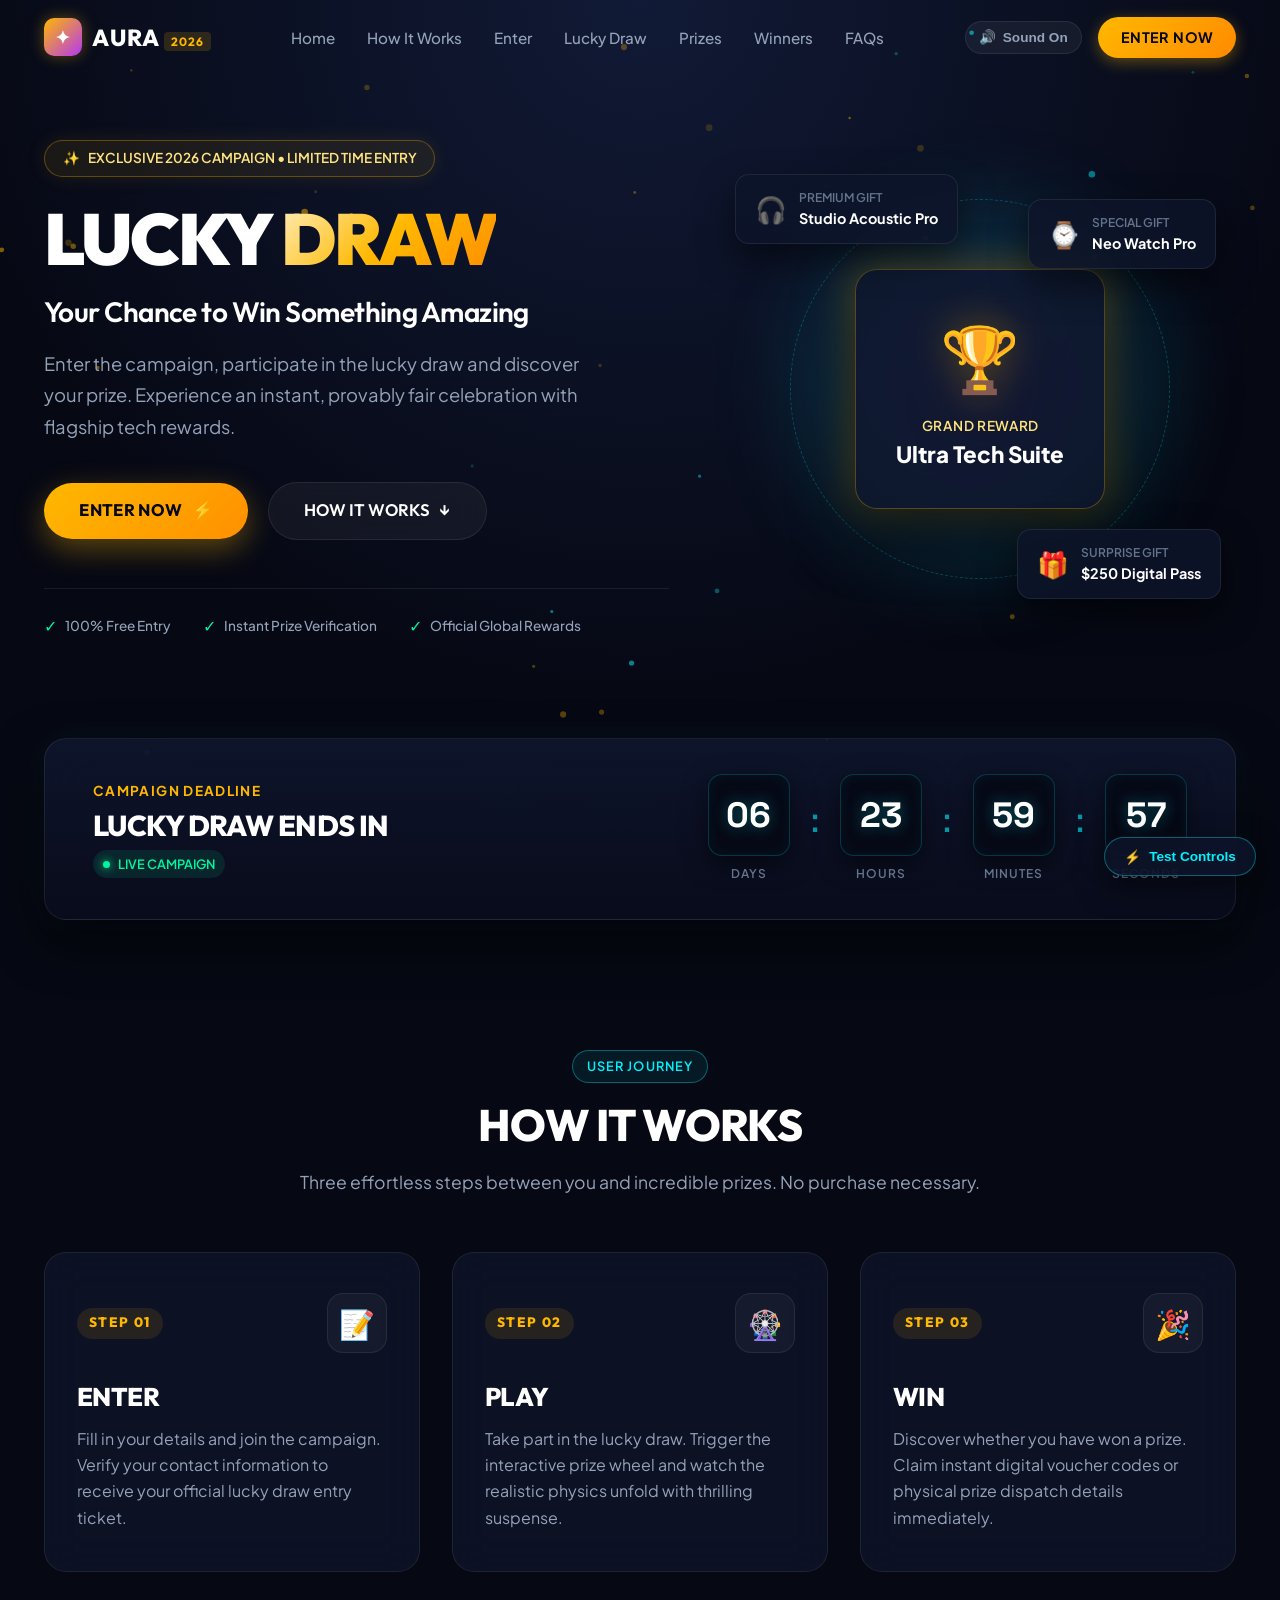
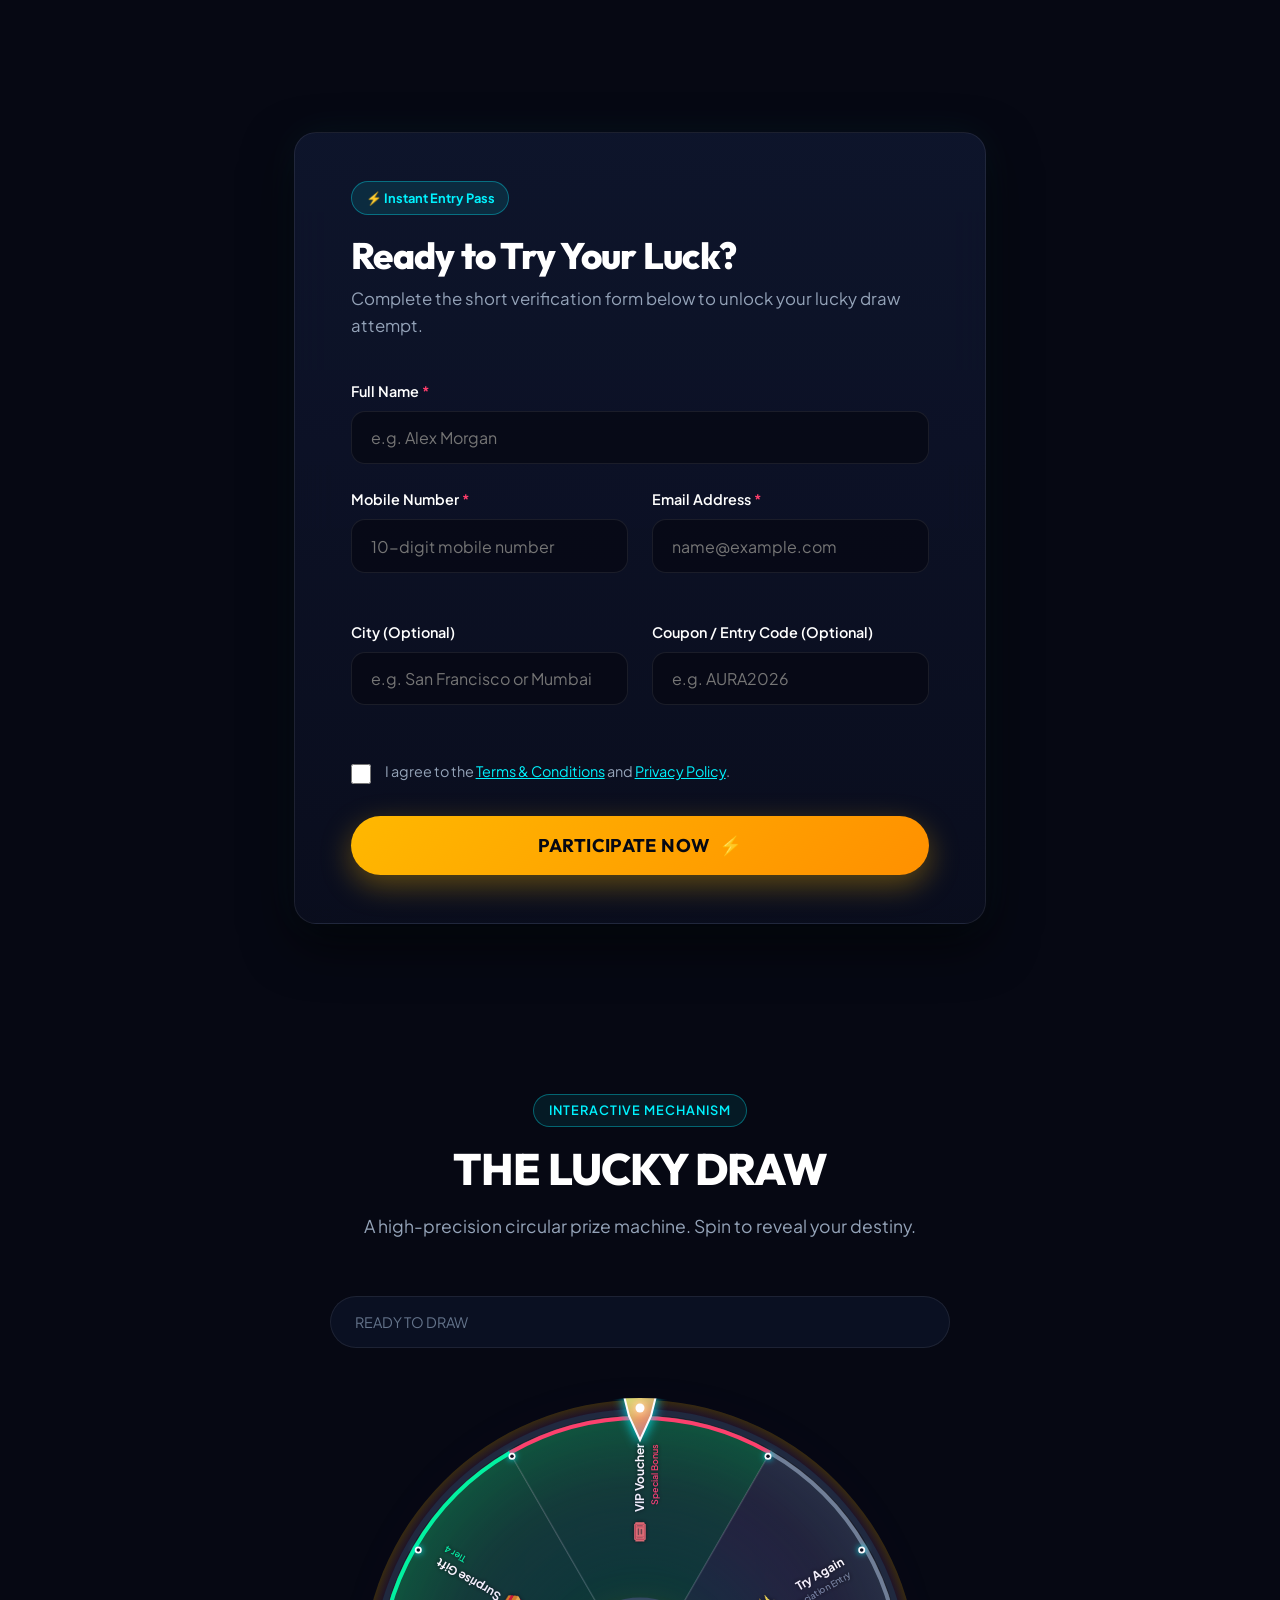
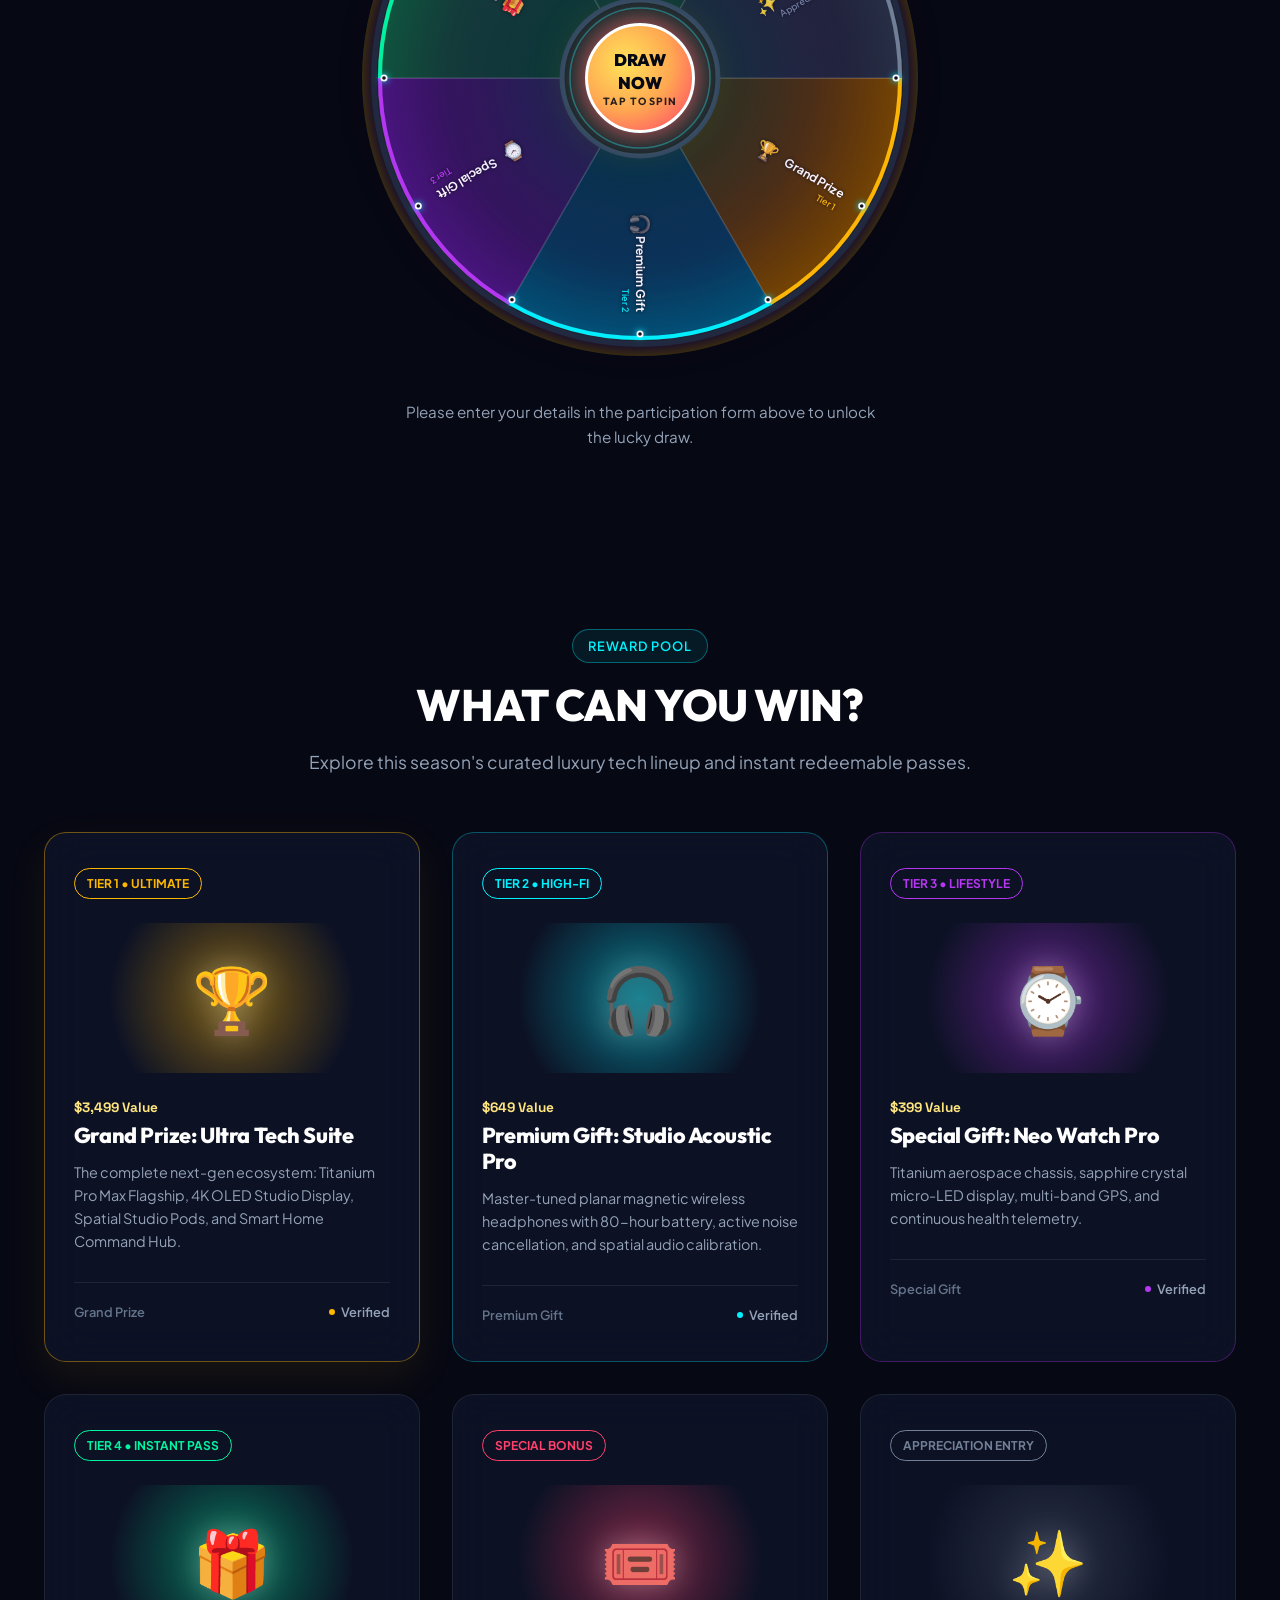
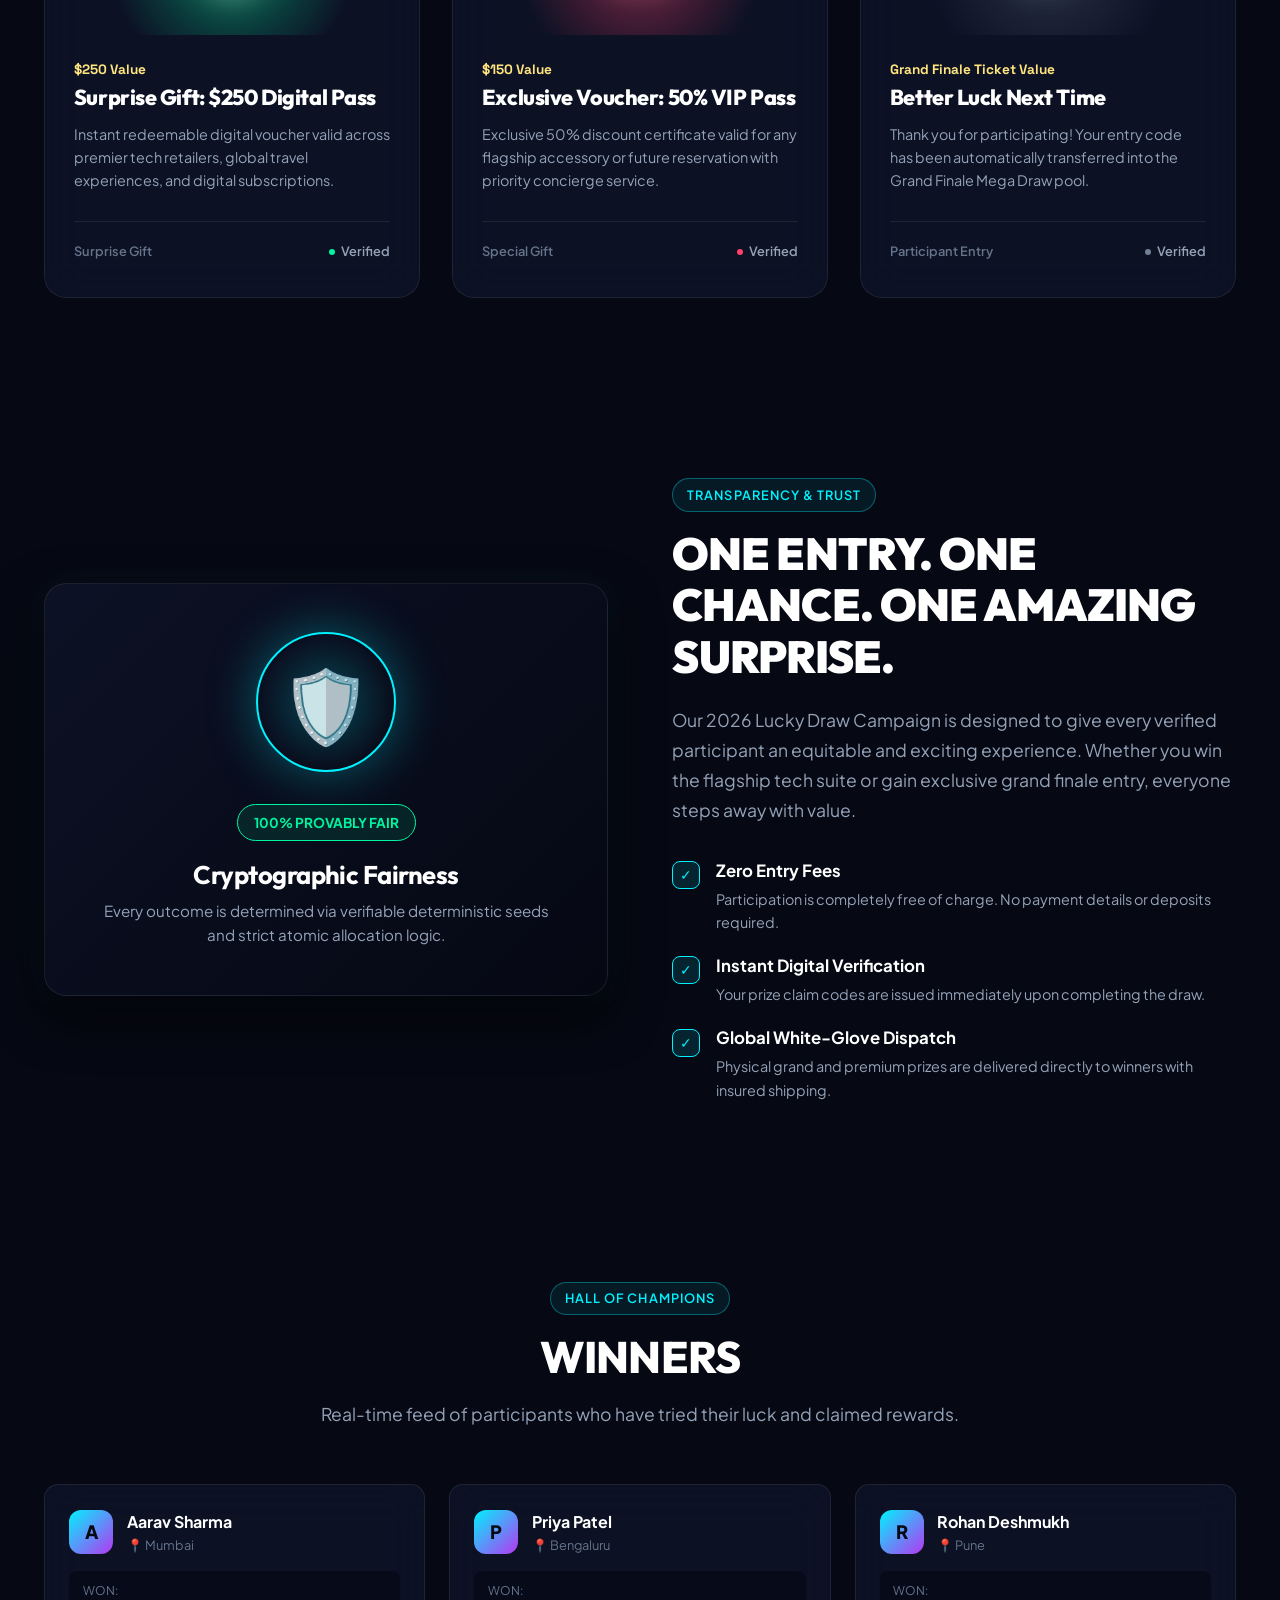
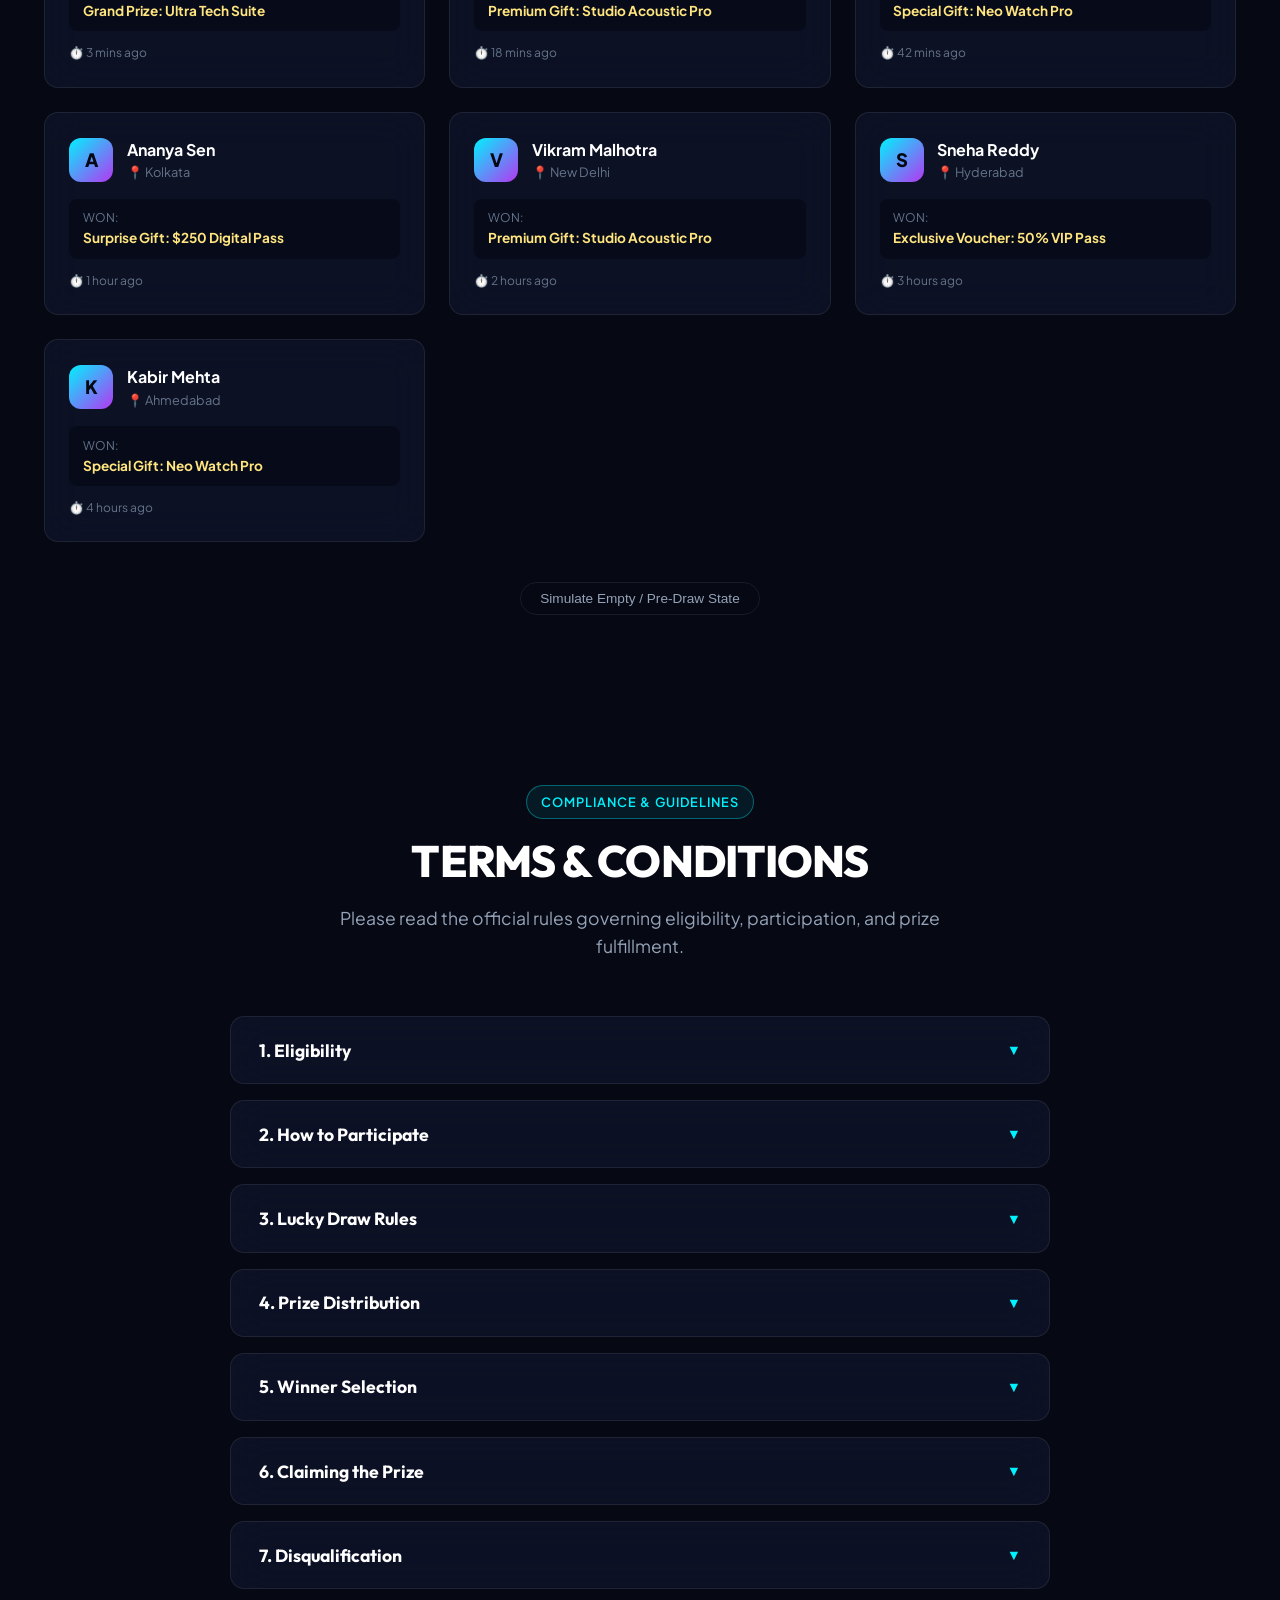
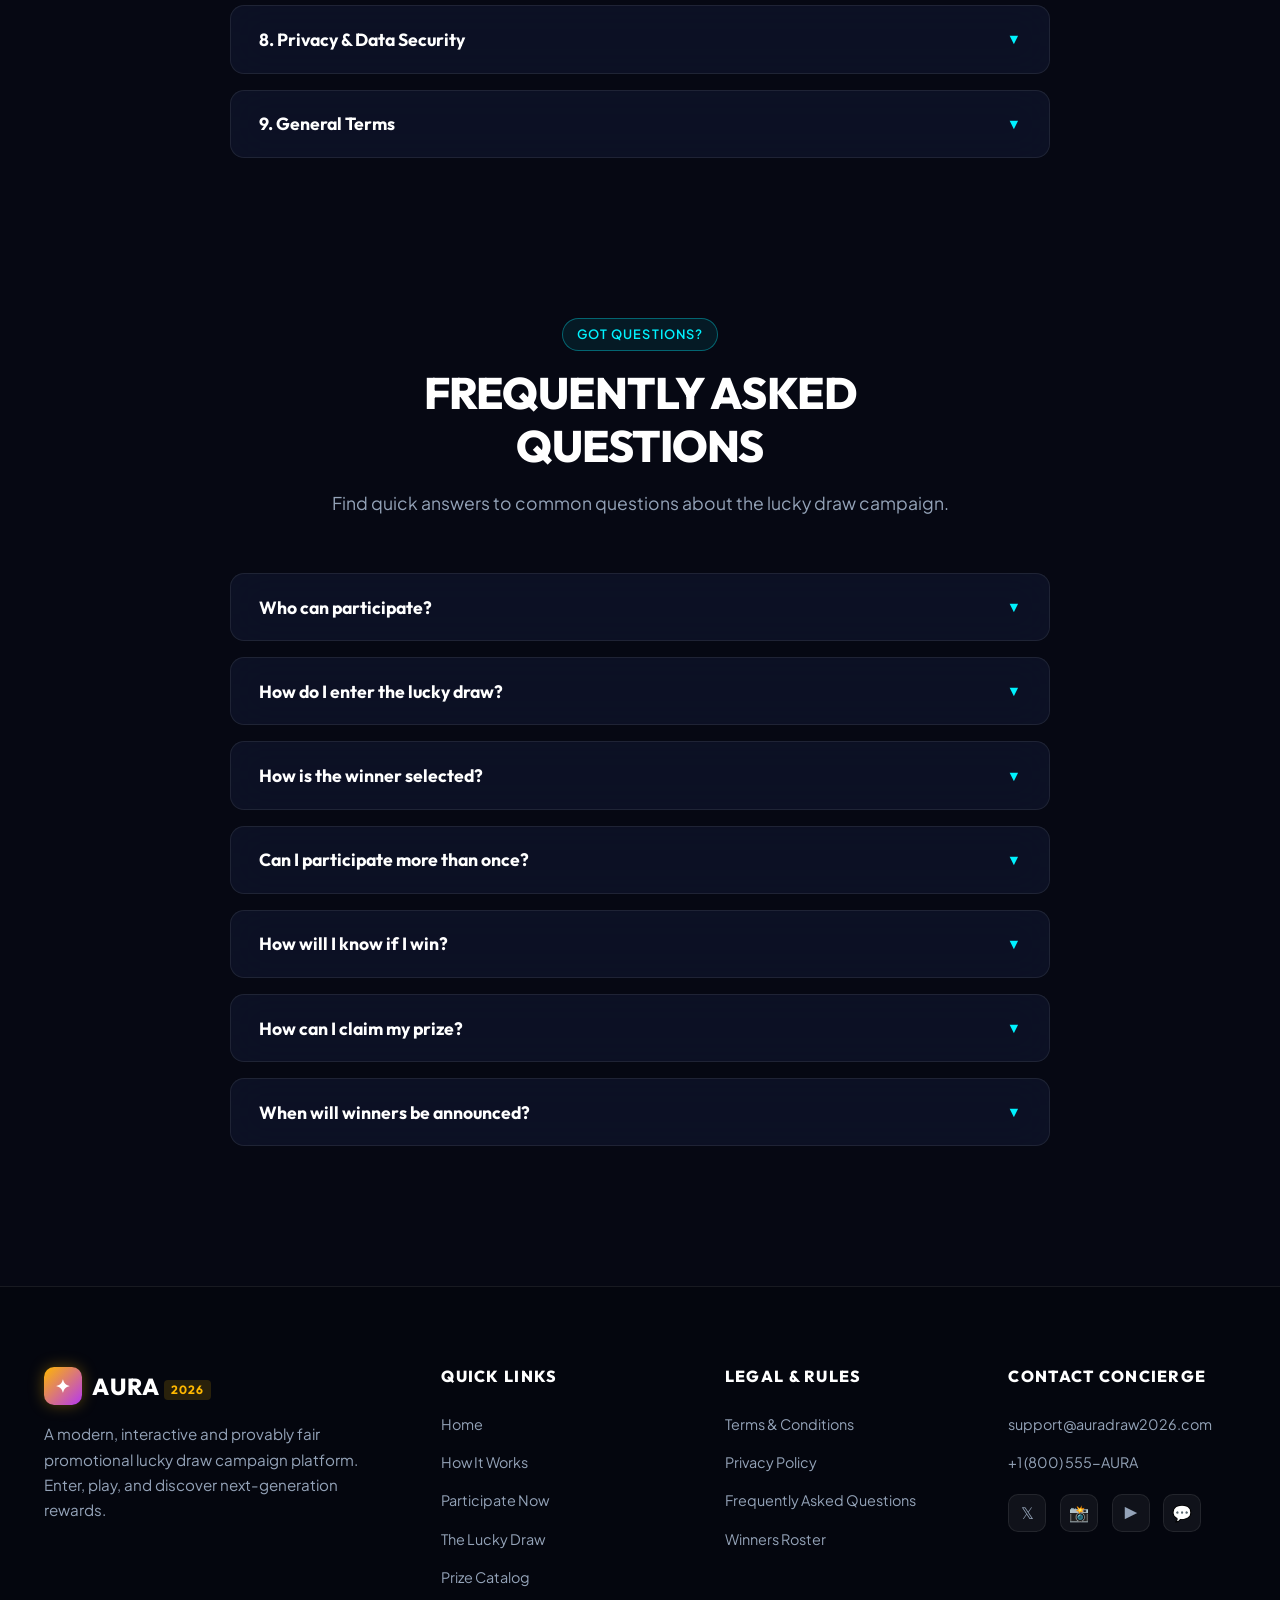
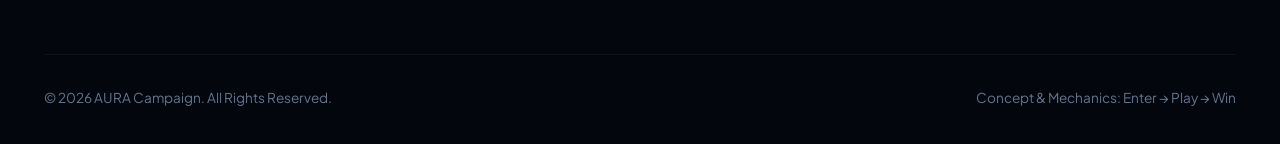
==== index.html @ 29df5ec1 "feat: modern, interactive, and responsive lucky draw campaign website" ====
<!DOCTYPE html>
<html lang="en">
<head>
    <meta charset="UTF-8">
    <meta name="viewport" content="width=device-width, initial-scale=1.0">
    <title>AURA 2026 — Premium Lucky Draw Campaign</title>
    
    <!-- Meta tags for social and SEO -->
    <meta name="description" content="Enter the official AURA 2026 Lucky Draw Campaign. Enter your details, participate in the interactive lucky draw, and win flagship tech and exclusive gifts.">
    <meta name="keywords" content="Lucky Draw, Online Contest, Win Prizes, Tech Giveaway, Spin to Win, 2026 Campaign">
    
    <!-- Google Fonts -->
    <link rel="preconnect" href="https://fonts.googleapis.com">
    <link rel="preconnect" href="https://fonts.gstatic.com" crossorigin>
    <link href="https://fonts.googleapis.com/css2?family=Outfit:wght@400;600;700;800;900&family=Plus+Jakarta+Sans:wght@400;500;600;700;800&family=Space+Grotesk:wght@600;700;800&display=swap" rel="stylesheet">
    
    <!-- Stylesheets -->
    <link rel="stylesheet" href="assets/css/lucky-draw.css">
</head>
<body>

    <!-- Ambient Subtle Particle Background -->
    <canvas id="bgParticlesCanvas"></canvas>

    <!-- Header Navigation -->
    <header id="mainHeader" class="site-header">
        <div class="container header-inner">
            <a href="#" class="brand-logo" aria-label="AURA 2026 Home">
                <span class="brand-mark">✦</span>
                <span class="brand-text">AURA <span class="brand-year">2026</span></span>
            </a>

            <nav>
                <ul id="navMenu" class="nav-menu">
                    <li><a href="#hero" class="nav-link">Home</a></li>
                    <li><a href="#howItWorks" class="nav-link">How It Works</a></li>
                    <li><a href="#participate" class="nav-link">Enter</a></li>
                    <li><a href="#drawGame" class="nav-link">Lucky Draw</a></li>
                    <li><a href="#prizes" class="nav-link">Prizes</a></li>
                    <li><a href="#winners" class="nav-link">Winners</a></li>
                    <li><a href="#faqs" class="nav-link">FAQs</a></li>
                </ul>
            </nav>

            <div class="header-actions">
                <button id="soundToggleBtn" class="sound-btn" type="button" aria-label="Toggle Sound Effects">
                    <span id="soundIcon">🔊</span>
                    <span id="soundStatusText">Sound On</span>
                </button>
                <a href="#participate" class="btn-header-cta">ENTER NOW</a>
                <button id="navToggle" class="nav-toggle" type="button" aria-label="Toggle Navigation Menu">☰</button>
            </div>
        </div>
    </header>

    <main>
        <!-- 1. HERO SECTION -->
        <section id="hero" class="hero-section">
            <div class="container hero-grid">
                <div class="hero-content">
                    <div class="hero-badge-pill">
                        <span>✨</span>
                        <span>EXCLUSIVE 2026 CAMPAIGN • LIMITED TIME ENTRY</span>
                    </div>
                    
                    <h1 class="hero-title">
                        LUCKY <span class="text-gradient-gold">DRAW</span>
                    </h1>

                    <h2 class="hero-subtitle">
                        Your Chance to Win Something Amazing
                    </h2>

                    <p class="hero-description">
                        Enter the campaign, participate in the lucky draw and discover your prize. Experience an instant, provably fair celebration with flagship tech rewards.
                    </p>

                    <div class="hero-actions">
                        <a href="#participate" class="btn-primary">
                            <span>ENTER NOW</span>
                            <span>⚡</span>
                        </a>
                        <a href="#howItWorks" class="btn-secondary">
                            <span>HOW IT WORKS</span>
                            <span>↓</span>
                        </a>
                    </div>

                    <div class="hero-trust-bar">
                        <div class="trust-item">
                            <span class="trust-icon">✓</span>
                            <span>100% Free Entry</span>
                        </div>
                        <div class="trust-item">
                            <span class="trust-icon">✓</span>
                            <span>Instant Prize Verification</span>
                        </div>
                        <div class="trust-item">
                            <span class="trust-icon">✓</span>
                            <span>Official Global Rewards</span>
                        </div>
                    </div>
                </div>

                <!-- Original 3D Floating Prize Showcase Visual -->
                <div class="hero-visual-stage">
                    <div class="visual-ambient-ring"></div>
                    <div class="visual-orbit-ring"></div>

                    <!-- Main Centerpiece -->
                    <div class="floating-centerpiece">
                        <div class="centerpiece-icon">🏆</div>
                        <div class="centerpiece-tier">GRAND REWARD</div>
                        <div class="centerpiece-title">Ultra Tech Suite</div>
                    </div>

                    <!-- Orbiting Satellites -->
                    <div class="satellite-card sat-top-left">
                        <div class="sat-icon">🎧</div>
                        <div>
                            <div class="sat-label">Premium Gift</div>
                            <div class="sat-name">Studio Acoustic Pro</div>
                        </div>
                    </div>

                    <div class="satellite-card sat-top-right">
                        <div class="sat-icon">⌚</div>
                        <div>
                            <div class="sat-label">Special Gift</div>
                            <div class="sat-name">Neo Watch Pro</div>
                        </div>
                    </div>

                    <div class="satellite-card sat-bottom-right">
                        <div class="sat-icon">🎁</div>
                        <div>
                            <div class="sat-label">Surprise Gift</div>
                            <div class="sat-name">$250 Digital Pass</div>
                        </div>
                    </div>
                </div>
            </div>
        </section>

        <!-- 2. COUNTDOWN TIMER SECTION -->
        <section class="countdown-section">
            <div class="container">
                <div class="countdown-box">
                    <div class="countdown-info">
                        <div class="countdown-label">Campaign Deadline</div>
                        <h3 class="countdown-heading">LUCKY DRAW ENDS IN</h3>
                        <div id="campaignStatusBadge" class="countdown-status-badge">
                            <span class="status-dot"></span> LIVE CAMPAIGN
                        </div>
                    </div>

                    <div class="countdown-timer-grid">
                        <div class="timer-slot">
                            <div class="timer-card">
                                <span id="cdDays" class="timer-number">07</span>
                            </div>
                            <span class="timer-unit">Days</span>
                        </div>

                        <div class="timer-separator">:</div>

                        <div class="timer-slot">
                            <div class="timer-card">
                                <span id="cdHours" class="timer-number">18</span>
                            </div>
                            <span class="timer-unit">Hours</span>
                        </div>

                        <div class="timer-separator">:</div>

                        <div class="timer-slot">
                            <div class="timer-card">
                                <span id="cdMinutes" class="timer-number">45</span>
                            </div>
                            <span class="timer-unit">Minutes</span>
                        </div>

                        <div class="timer-separator">:</div>

                        <div class="timer-slot">
                            <div class="timer-card">
                                <span id="cdSeconds" class="timer-number">30</span>
                            </div>
                            <span class="timer-unit">Seconds</span>
                        </div>
                    </div>
                </div>
            </div>
        </section>

        <!-- 3. HOW IT WORKS -->
        <section id="howItWorks" class="how-it-works-section">
            <div class="container">
                <div class="section-header">
                    <div class="section-tag">User Journey</div>
                    <h2 class="section-title">HOW IT WORKS</h2>
                    <p class="section-subtitle">Three effortless steps between you and incredible prizes. No purchase necessary.</p>
                </div>

                <div class="steps-grid">
                    <!-- STEP 01 -->
                    <div class="step-card">
                        <div class="step-header">
                            <span class="step-number">STEP 01</span>
                            <div class="step-icon-wrap">📝</div>
                        </div>
                        <h3 class="step-title">ENTER</h3>
                        <p class="step-desc">Fill in your details and join the campaign. Verify your contact information to receive your official lucky draw entry ticket.</p>
                    </div>

                    <!-- STEP 02 -->
                    <div class="step-card">
                        <div class="step-header">
                            <span class="step-number">STEP 02</span>
                            <div class="step-icon-wrap">🎡</div>
                        </div>
                        <h3 class="step-title">PLAY</h3>
                        <p class="step-desc">Take part in the lucky draw. Trigger the interactive prize wheel and watch the realistic physics unfold with thrilling suspense.</p>
                    </div>

                    <!-- STEP 03 -->
                    <div class="step-card">
                        <div class="step-header">
                            <span class="step-number">STEP 03</span>
                            <div class="step-icon-wrap">🎉</div>
                        </div>
                        <h3 class="step-title">WIN</h3>
                        <p class="step-desc">Discover whether you have won a prize. Claim instant digital voucher codes or physical prize dispatch details immediately.</p>
                    </div>
                </div>
            </div>
        </section>

        <!-- 4. PARTICIPATION SECTION -->
        <section id="participate" class="participate-section">
            <div class="container form-layout">
                <div class="form-card">
                    <div class="form-badge">⚡ Instant Entry Pass</div>
                    <h2 class="form-header-title">Ready to Try Your Luck?</h2>
                    <p class="form-header-desc">Complete the short verification form below to unlock your lucky draw attempt.</p>

                    <div id="formAlert" class="form-alert" role="alert"></div>

                    <form id="participationForm" novalidate>
                        <div class="form-group">
                            <label for="fullName" class="field-label">Full Name <span class="required-star">*</span></label>
                            <input type="text" id="fullName" class="input-field" placeholder="e.g. Alex Morgan" required autocomplete="name">
                            <div class="field-error"></div>
                        </div>

                        <div class="form-grid-two">
                            <div class="form-group">
                                <label for="mobileNumber" class="field-label">Mobile Number <span class="required-star">*</span></label>
                                <input type="tel" id="mobileNumber" class="input-field" placeholder="10-digit mobile number" required autocomplete="tel">
                                <div class="field-error"></div>
                            </div>

                            <div class="form-group">
                                <label for="emailAddress" class="field-label">Email Address <span class="required-star">*</span></label>
                                <input type="email" id="emailAddress" class="input-field" placeholder="name@example.com" required autocomplete="email">
                                <div class="field-error"></div>
                            </div>
                        </div>

                        <div class="form-grid-two">
                            <div class="form-group">
                                <label for="city" class="field-label">City <span class="optional-tag">(Optional)</span></label>
                                <input type="text" id="city" class="input-field" placeholder="e.g. San Francisco or Mumbai" autocomplete="address-level2">
                                <div class="field-error"></div>
                            </div>

                            <div class="form-group">
                                <label for="couponCode" class="field-label">Coupon / Entry Code <span class="optional-tag">(Optional)</span></label>
                                <input type="text" id="couponCode" class="input-field" placeholder="e.g. AURA2026">
                                <div class="field-error"></div>
                            </div>
                        </div>

                        <div class="checkbox-wrapper">
                            <input type="checkbox" id="termsAgreement" class="checkbox-custom" required>
                            <label for="termsAgreement" class="checkbox-label">
                                I agree to the <a href="#terms" target="_self">Terms &amp; Conditions</a> and <a href="#terms" target="_self">Privacy Policy</a>.
                            </label>
                        </div>

                        <button type="submit" id="submitBtn" class="btn-primary btn-form-submit">
                            <span>PARTICIPATE NOW</span>
                            <span>⚡</span>
                        </button>
                    </form>
                </div>
            </div>
        </section>

        <!-- 5. LUCKY DRAW GAME (CIRCULAR FUTURISTIC WHEEL) -->
        <section id="drawGame" class="game-section">
            <div class="container game-stage-wrapper">
                <div class="section-header">
                    <div class="section-tag">Interactive Mechanism</div>
                    <h2 class="section-title">THE LUCKY DRAW</h2>
                    <p class="section-subtitle">A high-precision circular prize machine. Spin to reveal your destiny.</p>
                </div>

                <!-- Participant status banner -->
                <div class="game-status-bar">
                    <div id="participantBadge" class="game-participant-badge">
                        <span>● Verified Entry:</span>
                        <strong id="participantNameDisplay">Guest</strong>
                        <span id="ticketNumberDisplay" class="badge-ticket-tag">#TKT-0000</span>
                    </div>
                    <div id="drawHubStatus" class="game-attempts-status">READY TO DRAW</div>
                </div>

                <!-- Circular Futuristic Wheel Unit -->
                <div class="wheel-chassis-container">
                    <div class="wheel-ambient-glow"></div>
                    
                    <!-- Canvas rendering the segments and perimeter pegs -->
                    <canvas id="luckyWheelCanvas"></canvas>

                    <!-- Center Hub Button -->
                    <div class="center-draw-hub">
                        <button id="drawNowBtn" class="btn-draw-now" type="button" aria-label="Draw Now">
                            <span>DRAW</span>
                            <span>NOW</span>
                            <span class="hub-subtext">TAP TO SPIN</span>
                        </button>
                    </div>
                </div>

                <p id="gameNotice" class="game-instructions-notice">
                    Enter your details in the form above to unlock your lucky draw attempt.
                </p>
            </div>
        </section>

        <!-- 7. PRIZES SECTION ("WHAT CAN YOU WIN?") -->
        <section id="prizes" class="prizes-section">
            <div class="container">
                <div class="section-header">
                    <div class="section-tag">Reward Pool</div>
                    <h2 class="section-title">WHAT CAN YOU WIN?</h2>
                    <p class="section-subtitle">Explore this season's curated luxury tech lineup and instant redeemable passes.</p>
                </div>

                <div id="prizesGrid" class="prizes-grid">
                    <!-- Dynamically populated from PRIZE_CONFIG -->
                </div>
            </div>
        </section>

        <!-- 8. CAMPAIGN HIGHLIGHT -->
        <section class="highlight-section">
            <div class="container highlight-grid">
                <div class="highlight-visual">
                    <div class="vault-graphic-box">🛡️</div>
                    <div class="vault-badge">100% PROVABLY FAIR</div>
                    <h3 style="margin-top:1.2rem; font-size:1.6rem;">Cryptographic Fairness</h3>
                    <p style="color:var(--text-secondary); font-size:0.95rem; margin-top:0.5rem;">
                        Every outcome is determined via verifiable deterministic seeds and strict atomic allocation logic.
                    </p>
                </div>

                <div class="highlight-text-col">
                    <div class="section-tag">Transparency &amp; Trust</div>
                    <h2 class="highlight-title">ONE ENTRY. ONE CHANCE. ONE AMAZING SURPRISE.</h2>
                    <p class="highlight-desc">
                        Our 2026 Lucky Draw Campaign is designed to give every verified participant an equitable and exciting experience. Whether you win the flagship tech suite or gain exclusive grand finale entry, everyone steps away with value.
                    </p>

                    <div class="pillars-list">
                        <div class="pillar-item">
                            <div class="pillar-bullet">✓</div>
                            <div>
                                <div class="pillar-title">Zero Entry Fees</div>
                                <div class="pillar-text">Participation is completely free of charge. No payment details or deposits required.</div>
                            </div>
                        </div>

                        <div class="pillar-item">
                            <div class="pillar-bullet">✓</div>
                            <div>
                                <div class="pillar-title">Instant Digital Verification</div>
                                <div class="pillar-text">Your prize claim codes are issued immediately upon completing the draw.</div>
                            </div>
                        </div>

                        <div class="pillar-item">
                            <div class="pillar-bullet">✓</div>
                            <div>
                                <div class="pillar-title">Global White-Glove Dispatch</div>
                                <div class="pillar-text">Physical grand and premium prizes are delivered directly to winners with insured shipping.</div>
                            </div>
                        </div>
                    </div>
                </div>
            </div>
        </section>

        <!-- 9. WINNER ANNOUNCEMENT -->
        <section id="winners" class="winners-section">
            <div class="container">
                <div class="section-header">
                    <div class="section-tag">Hall of Champions</div>
                    <h2 class="section-title">WINNERS</h2>
                    <p class="section-subtitle">Real-time feed of participants who have tried their luck and claimed rewards.</p>
                </div>

                <div id="winnersGrid" class="winners-grid">
                    <!-- Populated dynamically via RECENT_WINNERS_DATA -->
                </div>

                <div id="winnersFallback" class="winners-fallback-banner">
                    <div class="fallback-icon">⏳</div>
                    <h3 class="fallback-title">Winners will be announced soon.</h3>
                    <p class="fallback-desc">The draw is currently ongoing. Stay tuned for the upcoming announcement roll.</p>
                </div>

                <div class="winners-action-row">
                    <button id="btnToggleWinnersState" class="btn-toggle-state" type="button">
                        Simulate Empty / Pre-Draw State
                    </button>
                </div>
            </div>
        </section>

        <!-- 11. TERMS & CONDITIONS (ACCORDION) -->
        <section id="terms" class="terms-section">
            <div class="container">
                <div class="section-header">
                    <div class="section-tag">Compliance &amp; Guidelines</div>
                    <h2 class="section-title">TERMS &amp; CONDITIONS</h2>
                    <p class="section-subtitle">Please read the official rules governing eligibility, participation, and prize fulfillment.</p>
                </div>

                <div class="accordion-container">
                    <!-- Eligibility -->
                    <div class="accordion-item">
                        <button class="accordion-trigger" type="button" aria-expanded="false">
                            <span>1. Eligibility</span>
                            <span class="accordion-icon">▼</span>
                        </button>
                        <div class="accordion-body">
                            <div class="accordion-content">
                                <p>Participation in the AURA 2026 Lucky Draw Campaign is open to individuals aged 18 years or older at the time of entry. Employees, affiliates, and direct family members of the organizing entity are not eligible to claim major tiered prizes.</p>
                            </div>
                        </div>
                    </div>

                    <!-- How to Participate -->
                    <div class="accordion-item">
                        <button class="accordion-trigger" type="button" aria-expanded="false">
                            <span>2. How to Participate</span>
                            <span class="accordion-icon">▼</span>
                        </button>
                        <div class="accordion-body">
                            <div class="accordion-content">
                                <p>To participate, eligible entrants must accurately complete the official registration form with their full name, verified 10-digit mobile number, and email address. Each participant receives a unique ticket ID granting one (1) interactive lucky draw turn.</p>
                            </div>
                        </div>
                    </div>

                    <!-- Lucky Draw Rules -->
                    <div class="accordion-item">
                        <button class="accordion-trigger" type="button" aria-expanded="false">
                            <span>3. Lucky Draw Rules</span>
                            <span class="accordion-icon">▼</span>
                        </button>
                        <div class="accordion-body">
                            <div class="accordion-content">
                                <p>Each participant is entitled to exactly one spin of the official prize wheel per registered contact number and email. Any attempts to manipulate participation through automated bots, spoofed emails, or scripts will result in immediate disqualification.</p>
                            </div>
                        </div>
                    </div>

                    <!-- Prize Distribution -->
                    <div class="accordion-item">
                        <button class="accordion-trigger" type="button" aria-expanded="false">
                            <span>4. Prize Distribution</span>
                            <span class="accordion-icon">▼</span>
                        </button>
                        <div class="accordion-body">
                            <div class="accordion-content">
                                <p>Prizes are distributed strictly as announced. Physical items (Grand Prize, Premium Gift, Special Gift) will be dispatched within 14 business days following successful identity verification. Digital vouchers are delivered instantaneously upon redemption.</p>
                            </div>
                        </div>
                    </div>

                    <!-- Winner Selection -->
                    <div class="accordion-item">
                        <button class="accordion-trigger" type="button" aria-expanded="false">
                            <span>5. Winner Selection</span>
                            <span class="accordion-icon">▼</span>
                        </button>
                        <div class="accordion-body">
                            <div class="accordion-content">
                                <p>Winners are determined through an automated, cryptographically secure pseudo-random algorithm based on pre-defined probability weightings. The result rendered upon the conclusion of the wheel rotation is final and binding.</p>
                            </div>
                        </div>
                    </div>

                    <!-- Claiming the Prize -->
                    <div class="accordion-item">
                        <button class="accordion-trigger" type="button" aria-expanded="false">
                            <span>6. Claiming the Prize</span>
                            <span class="accordion-icon">▼</span>
                        </button>
                        <div class="accordion-body">
                            <div class="accordion-content">
                                <p>Winners must claim their prize within 30 days of the draw date by submitting their unique claim voucher code and government-issued ID. Unclaimed rewards will be reallocated to the Grand Finale community raffle pool.</p>
                            </div>
                        </div>
                    </div>

                    <!-- Disqualification -->
                    <div class="accordion-item">
                        <button class="accordion-trigger" type="button" aria-expanded="false">
                            <span>7. Disqualification</span>
                            <span class="accordion-icon">▼</span>
                        </button>
                        <div class="accordion-body">
                            <div class="accordion-content">
                                <p>The organizer reserves the right to void entries and withhold prizes if an entrant provides false or misleading information, violates terms of service, or attempts to circumvent draw rate limits.</p>
                            </div>
                        </div>
                    </div>

                    <!-- Privacy -->
                    <div class="accordion-item">
                        <button class="accordion-trigger" type="button" aria-expanded="false">
                            <span>8. Privacy &amp; Data Security</span>
                            <span class="accordion-icon">▼</span>
                        </button>
                        <div class="accordion-body">
                            <div class="accordion-content">
                                <p>Participant personal information is collected solely for the administration of this campaign, winner notification, and prize fulfillment. Your data is encrypted and never sold or shared with unauthorized third-party advertisers.</p>
                            </div>
                        </div>
                    </div>

                    <!-- General Terms -->
                    <div class="accordion-item">
                        <button class="accordion-trigger" type="button" aria-expanded="false">
                            <span>9. General Terms</span>
                            <span class="accordion-icon">▼</span>
                        </button>
                        <div class="accordion-body">
                            <div class="accordion-content">
                                <p>The organizers reserve the right to amend, suspend, or terminate the campaign at any time due to unforeseen technical difficulties or force majeure events. All applicable local taxes and duties on prizes are the sole responsibility of the winner.</p>
                            </div>
                        </div>
                    </div>
                </div>
            </div>
        </section>

        <!-- 12. FAQ SECTION (ACCORDION) -->
        <section id="faqs" class="faq-section">
            <div class="container">
                <div class="section-header">
                    <div class="section-tag">Got Questions?</div>
                    <h2 class="section-title">FREQUENTLY ASKED QUESTIONS</h2>
                    <p class="section-subtitle">Find quick answers to common questions about the lucky draw campaign.</p>
                </div>

                <div class="accordion-container">
                    <div class="accordion-item">
                        <button class="accordion-trigger" type="button" aria-expanded="false">
                            <span>Who can participate?</span>
                            <span class="accordion-icon">▼</span>
                        </button>
                        <div class="accordion-body">
                            <div class="accordion-content">
                                <p>Anyone aged 18 years or older with a valid mobile number and email address can participate. There is zero purchase required to enter.</p>
                            </div>
                        </div>
                    </div>

                    <div class="accordion-item">
                        <button class="accordion-trigger" type="button" aria-expanded="false">
                            <span>How do I enter the lucky draw?</span>
                            <span class="accordion-icon">▼</span>
                        </button>
                        <div class="accordion-body">
                            <div class="accordion-content">
                                <p>Simply scroll to the "Ready to Try Your Luck?" section, fill out your full name, mobile number, and email, accept the terms, and click "PARTICIPATE NOW". You will be immediately taken to the lucky draw wheel with an active ticket.</p>
                            </div>
                        </div>
                    </div>

                    <div class="accordion-item">
                        <button class="accordion-trigger" type="button" aria-expanded="false">
                            <span>How is the winner selected?</span>
                            <span class="accordion-icon">▼</span>
                        </button>
                        <div class="accordion-body">
                            <div class="accordion-content">
                                <p>Winners are chosen through a weighted pseudo-random physics simulation engine. The mechanism ensures full transparency, with probabilities pre-configured for each prize tier.</p>
                            </div>
                        </div>
                    </div>

                    <div class="accordion-item">
                        <button class="accordion-trigger" type="button" aria-expanded="false">
                            <span>Can I participate more than once?</span>
                            <span class="accordion-icon">▼</span>
                        </button>
                        <div class="accordion-body">
                            <div class="accordion-content">
                                <p>To ensure fairness for all entrants, only one entry per verified mobile number and email address is allowed during this campaign cycle.</p>
                            </div>
                        </div>
                    </div>

                    <div class="accordion-item">
                        <button class="accordion-trigger" type="button" aria-expanded="false">
                            <span>How will I know if I win?</span>
                            <span class="accordion-icon">▼</span>
                        </button>
                        <div class="accordion-body">
                            <div class="accordion-content">
                                <p>The result appears immediately on your screen upon completion of the wheel spin in an animated celebration modal. You will also receive an official email confirmation containing your claim voucher code.</p>
                            </div>
                        </div>
                    </div>

                    <div class="accordion-item">
                        <button class="accordion-trigger" type="button" aria-expanded="false">
                            <span>How can I claim my prize?</span>
                            <span class="accordion-icon">▼</span>
                        </button>
                        <div class="accordion-body">
                            <div class="accordion-content">
                                <p>When the winning screen appears, click "CLAIM YOUR PRIZE" to display your unique claim voucher. You can copy the code and follow the simple on-screen instructions or present it to our support concierge.</p>
                            </div>
                        </div>
                    </div>

                    <div class="accordion-item">
                        <button class="accordion-trigger" type="button" aria-expanded="false">
                            <span>When will winners be announced?</span>
                            <span class="accordion-icon">▼</span>
                        </button>
                        <div class="accordion-body">
                            <div class="accordion-content">
                                <p>Instant winners are notified on the spot! Full consolidated lists of major prize recipients are continuously updated on our live Winners section throughout the campaign.</p>
                            </div>
                        </div>
                    </div>
                </div>
            </div>
        </section>
    </main>

    <!-- 6. RESULT SCREEN MODAL (WINNER & NON-WINNER) -->
    <div id="resultModal" class="modal-overlay" role="dialog" aria-modal="true" aria-labelledby="modalPrizeTitle">
        <div id="resultModalBackdrop" class="modal-backdrop"></div>
        
        <div class="modal-dialog">
            <button id="closeModalBtn" class="modal-close-btn" type="button" aria-label="Close Modal">✕</button>

            <!-- WINNER STATE -->
            <div id="modalWinnerState">
                <h3 class="winner-badge-header">CONGRATULATIONS! 🎉</h3>
                <div class="winner-sub-eyebrow">YOU WON</div>

                <div class="prize-showcase-circle">
                    <span id="modalPrizeIcon">🏆</span>
                </div>

                <div id="modalPrizeBadge" class="prize-tier-badge">Grand Prize</div>
                <h2 id="modalPrizeTitle" class="modal-prize-title">Ultra Tech Suite</h2>
                <p id="modalPrizeDesc" class="modal-prize-desc">
                    You've won the Premium Gift! Experience high-fidelity audio and titanium construction.
                </p>

                <div class="claim-code-preview">
                    <span class="code-label">Claim Voucher Code:</span>
                    <span id="modalClaimCode" class="code-value">WIN-8849-GRAND</span>
                </div>

                <div class="modal-button-group">
                    <button id="btnClaimPrize" class="btn-primary" type="button">
                        <span>CLAIM YOUR PRIZE</span>
                        <span>🎁</span>
                    </button>
                    <button id="btnBackHome" class="btn-secondary" type="button">
                        <span>BACK TO HOME</span>
                    </button>
                </div>
            </div>

            <!-- NON-WINNER STATE -->
            <div id="modalNonWinnerState" style="display: none;">
                <div class="non-winner-icon">✨</div>
                <h2 class="non-winner-title">BETTER LUCK NEXT TIME!</h2>
                <p class="non-winner-message">
                    Thank you for participating. Keep an eye out for our next exciting campaign. Your entry ticket has been entered into the Grand Finale community raffle!
                </p>
                <div class="modal-button-group">
                    <button id="btnNonWinnerHome" class="btn-primary" type="button">
                        <span>BACK TO HOME</span>
                    </button>
                </div>
            </div>
        </div>
    </div>

    <!-- CLAIM VOUCHER MODAL DIALOG -->
    <div id="claimModal" class="modal-overlay" role="dialog" aria-modal="true">
        <div class="modal-backdrop" onclick="document.getElementById('claimModal').classList.remove('active')"></div>
        <div class="modal-dialog">
            <button id="btnCloseClaimModal" class="modal-close-btn" type="button" aria-label="Close">✕</button>
            
            <div style="font-size:2.5rem; margin-bottom:0.5rem;">🎉</div>
            <h2 style="font-size:1.8rem; margin-bottom:0.5rem; color:#FFFFFF;">Prize Claim Pass</h2>
            <p style="color:var(--text-secondary); font-size:0.9rem; margin-bottom:1.5rem;">
                Present or save this digital voucher to verify and dispatch your prize.
            </p>

            <div class="claim-voucher-card">
                <div class="voucher-row">
                    <span class="v-label">Voucher Code:</span>
                    <span id="claimVoucherCode" class="v-val text-gradient-gold">WIN-9921-VIP</span>
                </div>
                <div class="voucher-row">
                    <span class="v-label">Participant:</span>
                    <span id="claimParticipantName" class="v-val">Alex Morgan</span>
                </div>
                <div class="voucher-row">
                    <span class="v-label">Prize Allotted:</span>
                    <span id="claimPrizeName" class="v-val">Studio Acoustic Pro</span>
                </div>
                <div class="voucher-row">
                    <span class="v-label">Status:</span>
                    <span class="v-val" style="color:var(--emerald);">● Verified &amp; Reserved</span>
                </div>
            </div>

            <div class="modal-button-group">
                <button id="btnCopyClaimCode" class="btn-primary" type="button">
                    <span>COPY CLAIM CODE</span>
                    <span>📋</span>
                </button>
                <button class="btn-secondary" type="button" onclick="window.print()">
                    <span>PRINT VOUCHER</span>
                    <span>🖨️</span>
                </button>
            </div>
        </div>
    </div>

    <!-- 14. FOOTER -->
    <footer class="site-footer">
        <div class="container">
            <div class="footer-grid">
                <div>
                    <a href="#" class="brand-logo" style="margin-bottom: 0.5rem;">
                        <span class="brand-mark">✦</span>
                        <span class="brand-text">AURA <span class="brand-year">2026</span></span>
                    </a>
                    <p class="footer-brand-desc">
                        A modern, interactive and provably fair promotional lucky draw campaign platform. Enter, play, and discover next-generation rewards.
                    </p>
                </div>

                <div>
                    <h4 class="footer-heading">Quick Links</h4>
                    <ul class="footer-links">
                        <li><a href="#hero">Home</a></li>
                        <li><a href="#howItWorks">How It Works</a></li>
                        <li><a href="#participate">Participate Now</a></li>
                        <li><a href="#drawGame">The Lucky Draw</a></li>
                        <li><a href="#prizes">Prize Catalog</a></li>
                    </ul>
                </div>

                <div>
                    <h4 class="footer-heading">Legal &amp; Rules</h4>
                    <ul class="footer-links">
                        <li><a href="#terms">Terms &amp; Conditions</a></li>
                        <li><a href="#terms">Privacy Policy</a></li>
                        <li><a href="#faqs">Frequently Asked Questions</a></li>
                        <li><a href="#winners">Winners Roster</a></li>
                    </ul>
                </div>

                <div>
                    <h4 class="footer-heading">Contact Concierge</h4>
                    <ul class="footer-links" style="margin-bottom: 1.2rem;">
                        <li><a href="mailto:support@auradraw2026.com">support@auradraw2026.com</a></li>
                        <li><a href="tel:18005552872">+1 (800) 555-AURA</a></li>
                    </ul>
                    <div class="footer-social-row">
                        <a href="#" class="social-pill" aria-label="Twitter">𝕏</a>
                        <a href="#" class="social-pill" aria-label="Instagram">📸</a>
                        <a href="#" class="social-pill" aria-label="YouTube">▶</a>
                        <a href="#" class="social-pill" aria-label="Discord">💬</a>
                    </div>
                </div>
            </div>

            <div class="footer-bottom">
                <div>© 2026 AURA Campaign. All Rights Reserved.</div>
                <div>Concept &amp; Mechanics: Enter → Play → Win</div>
            </div>
        </div>
    </footer>

    <!-- DEMO / TEST CONTROLS DRAWER (For testing & review) -->
    <button id="btnToggleDemo" class="demo-toggle-pill" type="button" title="Test &amp; Preview Controls">
        <span>⚡</span>
        <span>Test Controls</span>
    </button>

    <aside id="demoDrawer" class="demo-drawer" aria-label="Demo Tester Controls">
        <div class="demo-header">
            <span class="demo-title">⚡ Developer / Tester Suite</span>
            <button id="btnCloseDemo" class="demo-close-btn" type="button">✕</button>
        </div>

        <div class="demo-subtitle">Force Draw Outcome</div>
        <div class="demo-buttons-grid">
            <button class="btn-demo-action" data-force-prize="grand_prize">🏆 Force Grand Prize</button>
            <button class="btn-demo-action" data-force-prize="premium_gift">🎧 Force Premium Gift</button>
            <button class="btn-demo-action" data-force-prize="special_gift">⌚ Force Special Gift</button>
            <button class="btn-demo-action" data-force-prize="surprise_gift">🎁 Force Surprise Gift</button>
            <button class="btn-demo-action" data-force-prize="better_luck_1">✨ Force Non-Winner Outcome</button>
        </div>

        <div class="demo-subtitle">Simulations</div>
        <div class="demo-buttons-grid">
            <button id="btnTestConfetti" class="btn-demo-action">🎉 Trigger Confetti &amp; Fanfare</button>
            <button id="btnResetParticipant" class="btn-demo-action">🔄 Reset Registration &amp; Spin State</button>
            <button id="btnToggleCampaignClosed" class="btn-demo-action">⏱️ Toggle Campaign Closed</button>
        </div>
    </aside>

    <!-- Application JavaScript Modules -->
    <script src="assets/js/prizes-config.js"></script>
    <script src="assets/js/audio-synth.js"></script>
    <script src="assets/js/confetti-engine.js"></script>
    <script src="assets/js/lucky-wheel.js"></script>
    <script src="assets/js/app.js"></script>
</body>
</html>
---- assets/css/lucky-draw.css ----
/* ==========================================================================
   AURA 2026 - PREMIUM LUCKY DRAW CAMPAIGN DESIGN SYSTEM
   Modern • Original • High Visual Impact • Fully Responsive
   ========================================================================== */

:root {
    /* Color Palette */
    --bg-base: #060813;
    --bg-surface: #0D1224;
    --bg-card: rgba(16, 22, 43, 0.72);
    --bg-card-hover: rgba(23, 32, 62, 0.85);
    --border-subtle: rgba(255, 255, 255, 0.08);
    --border-highlight: rgba(0, 242, 254, 0.35);

    /* Accents */
    --gold: #FFB800;
    --gold-bright: #FFE57F;
    --gold-glow: rgba(255, 184, 0, 0.35);
    --cyan: #00F2FE;
    --cyan-deep: #4FACFE;
    --cyan-glow: rgba(0, 242, 254, 0.35);
    --purple: #8A2BE2;
    --purple-vivid: #B537F2;
    --purple-glow: rgba(181, 55, 242, 0.35);
    --emerald: #00F5A0;
    --emerald-glow: rgba(0, 245, 160, 0.35);
    --coral: #FF3E6C;

    /* Typography */
    --font-heading: 'Outfit', -apple-system, BlinkMacSystemFont, 'Segoe UI', Roboto, sans-serif;
    --font-body: 'Plus Jakarta Sans', -apple-system, BlinkMacSystemFont, 'Segoe UI', Roboto, sans-serif;
    --font-mono: 'Space Grotesk', monospace;

    /* Text Colors */
    --text-primary: #FFFFFF;
    --text-secondary: #94A3B8;
    --text-muted: #64748B;

    /* Effects */
    --glass-blur: blur(20px);
    --shadow-premium: 0 20px 50px rgba(0, 0, 0, 0.65), 0 0 40px rgba(0, 242, 254, 0.06);
    --radius-sm: 8px;
    --radius-md: 14px;
    --radius-lg: 22px;
    --radius-full: 9999px;
    --transition-smooth: all 0.3s cubic-bezier(0.16, 1, 0.3, 1);
}

/* Base Reset & Smooth Scroll */
*, *::before, *::after {
    margin: 0;
    padding: 0;
    box-sizing: border-box;
}

html {
    scroll-behavior: smooth;
    font-size: 16px;
    background-color: var(--bg-base);
    color: var(--text-primary);
    font-family: var(--font-body);
    overflow-x: hidden;
}

body {
    min-height: 100vh;
    background: radial-gradient(circle at 50% 0%, #111A36 0%, #060813 65%);
    background-attachment: fixed;
    line-height: 1.6;
    overflow-x: hidden;
    position: relative;
    -webkit-font-smoothing: antialiased;
}

/* Background Canvas */
#bgParticlesCanvas {
    position: fixed;
    top: 0;
    left: 0;
    width: 100vw;
    height: 100vh;
    pointer-events: none;
    z-index: 0;
}

/* Container */
.container {
    width: 100%;
    max-width: 1240px;
    margin: 0 auto;
    padding: 0 1.5rem;
    position: relative;
    z-index: 1;
}

/* Typography Utilities */
h1, h2, h3, h4, h5, h6 {
    font-family: var(--font-heading);
    font-weight: 700;
    line-height: 1.2;
    letter-spacing: -0.02em;
}

.text-gradient-gold {
    background: linear-gradient(135deg, #FFF1C5 0%, #FFB800 50%, #FF8A00 100%);
    -webkit-background-clip: text;
    -webkit-text-fill-color: transparent;
}

.text-gradient-cyan {
    background: linear-gradient(135deg, #E0F7FA 0%, #00F2FE 50%, #4FACFE 100%);
    -webkit-background-clip: text;
    -webkit-text-fill-color: transparent;
}

.section-tag {
    display: inline-flex;
    align-items: center;
    gap: 0.5rem;
    padding: 0.35rem 0.9rem;
    background: rgba(0, 242, 254, 0.08);
    border: 1px solid var(--border-highlight);
    border-radius: var(--radius-full);
    font-size: 0.8rem;
    font-weight: 600;
    text-transform: uppercase;
    letter-spacing: 0.08em;
    color: var(--cyan);
    margin-bottom: 1rem;
}

.section-header {
    text-align: center;
    max-width: 680px;
    margin: 0 auto 3.5rem auto;
}

.section-title {
    font-size: 2.75rem;
    margin-bottom: 1rem;
    font-weight: 800;
}

.section-subtitle {
    font-size: 1.1rem;
    color: var(--text-secondary);
}

/* ==========================================================================
   HEADER & NAVIGATION
   ========================================================================== */
.site-header {
    position: fixed;
    top: 0;
    left: 0;
    width: 100%;
    height: 76px;
    display: flex;
    align-items: center;
    z-index: 1000;
    transition: var(--transition-smooth);
    border-bottom: 1px solid transparent;
}

.site-header.scrolled {
    background: rgba(6, 8, 19, 0.82);
    backdrop-filter: var(--glass-blur);
    border-bottom: 1px solid var(--border-subtle);
    box-shadow: 0 10px 30px rgba(0, 0, 0, 0.5);
}

.header-inner {
    display: flex;
    align-items: center;
    justify-content: space-between;
    width: 100%;
}

.brand-logo {
    display: flex;
    align-items: center;
    gap: 0.65rem;
    text-decoration: none;
    color: #FFFFFF;
    font-family: var(--font-heading);
    font-size: 1.45rem;
    font-weight: 800;
    letter-spacing: 0.04em;
}

.brand-mark {
    width: 38px;
    height: 38px;
    background: linear-gradient(135deg, var(--gold) 0%, var(--purple-vivid) 100%);
    border-radius: 10px;
    display: flex;
    align-items: center;
    justify-content: center;
    box-shadow: 0 0 15px var(--gold-glow);
    font-size: 1.15rem;
}

.brand-year {
    font-size: 0.75rem;
    padding: 0.15rem 0.45rem;
    background: rgba(255, 184, 0, 0.15);
    color: var(--gold);
    border-radius: 4px;
    font-weight: 700;
}

.nav-menu {
    display: flex;
    align-items: center;
    gap: 2rem;
    list-style: none;
}

.nav-link {
    text-decoration: none;
    color: var(--text-secondary);
    font-size: 0.95rem;
    font-weight: 500;
    transition: var(--transition-smooth);
    position: relative;
    padding: 0.25rem 0;
}

.nav-link:hover {
    color: #FFFFFF;
}

.nav-link::after {
    content: '';
    position: absolute;
    bottom: 0;
    left: 0;
    width: 0%;
    height: 2px;
    background: var(--cyan);
    transition: var(--transition-smooth);
    border-radius: 2px;
}

.nav-link:hover::after {
    width: 100%;
}

.header-actions {
    display: flex;
    align-items: center;
    gap: 1rem;
}

.sound-btn {
    background: rgba(255, 255, 255, 0.05);
    border: 1px solid var(--border-subtle);
    color: var(--text-secondary);
    padding: 0.45rem 0.85rem;
    border-radius: var(--radius-full);
    cursor: pointer;
    font-size: 0.85rem;
    font-weight: 600;
    display: flex;
    align-items: center;
    gap: 0.4rem;
    transition: var(--transition-smooth);
}

.sound-btn:hover {
    background: rgba(255, 255, 255, 0.1);
    color: #FFFFFF;
}

.btn-header-cta {
    background: linear-gradient(135deg, var(--gold) 0%, #FF8A00 100%);
    color: #060813;
    font-weight: 700;
    text-decoration: none;
    padding: 0.55rem 1.4rem;
    border-radius: var(--radius-full);
    font-size: 0.9rem;
    letter-spacing: 0.03em;
    transition: var(--transition-smooth);
    box-shadow: 0 4px 15px var(--gold-glow);
}

.btn-header-cta:hover {
    transform: translateY(-2px);
    box-shadow: 0 6px 25px rgba(255, 184, 0, 0.6);
}

.nav-toggle {
    display: none;
    background: none;
    border: none;
    color: #FFFFFF;
    font-size: 1.5rem;
    cursor: pointer;
}

/* ==========================================================================
   BUTTONS
   ========================================================================== */
.btn-primary {
    display: inline-flex;
    align-items: center;
    justify-content: center;
    gap: 0.6rem;
    background: linear-gradient(135deg, var(--gold) 0%, #FF9000 100%);
    color: #060813;
    font-family: var(--font-heading);
    font-weight: 700;
    font-size: 1.05rem;
    padding: 0.9rem 2.2rem;
    border-radius: var(--radius-full);
    text-decoration: none;
    border: none;
    cursor: pointer;
    box-shadow: 0 10px 30px var(--gold-glow);
    transition: var(--transition-smooth);
    letter-spacing: 0.02em;
}

.btn-primary:hover {
    transform: translateY(-3px);
    box-shadow: 0 15px 40px rgba(255, 184, 0, 0.65);
}

.btn-secondary {
    display: inline-flex;
    align-items: center;
    justify-content: center;
    gap: 0.6rem;
    background: rgba(255, 255, 255, 0.05);
    color: #FFFFFF;
    font-family: var(--font-heading);
    font-weight: 600;
    font-size: 1.05rem;
    padding: 0.9rem 2.2rem;
    border-radius: var(--radius-full);
    text-decoration: none;
    border: 1px solid var(--border-subtle);
    backdrop-filter: var(--glass-blur);
    cursor: pointer;
    transition: var(--transition-smooth);
}

.btn-secondary:hover {
    background: rgba(255, 255, 255, 0.12);
    border-color: var(--cyan);
    transform: translateY(-3px);
    box-shadow: 0 10px 30px rgba(0, 242, 254, 0.15);
}

/* ==========================================================================
   HERO SECTION
   ========================================================================== */
.hero-section {
    padding: 140px 0 80px 0;
    position: relative;
    overflow: hidden;
}

.hero-grid {
    display: grid;
    grid-template-columns: 1.1fr 0.9fr;
    gap: 3.5rem;
    align-items: center;
}

.hero-badge-pill {
    display: inline-flex;
    align-items: center;
    gap: 0.5rem;
    padding: 0.4rem 1.1rem;
    background: rgba(255, 184, 0, 0.08);
    border: 1px solid rgba(255, 184, 0, 0.3);
    border-radius: var(--radius-full);
    font-size: 0.85rem;
    font-weight: 600;
    color: var(--gold-bright);
    margin-bottom: 1.5rem;
    box-shadow: 0 0 20px rgba(255, 184, 0, 0.1);
}

.hero-title {
    font-size: 4.5rem;
    font-weight: 900;
    line-height: 1.05;
    margin-bottom: 1.2rem;
    text-transform: uppercase;
    letter-spacing: -0.03em;
}

.hero-subtitle {
    font-size: 1.75rem;
    font-weight: 600;
    color: #FFFFFF;
    margin-bottom: 1.2rem;
}

.hero-description {
    font-size: 1.15rem;
    color: var(--text-secondary);
    margin-bottom: 2.5rem;
    max-width: 540px;
    line-height: 1.7;
}

.hero-actions {
    display: flex;
    align-items: center;
    gap: 1.2rem;
    margin-bottom: 3rem;
    flex-wrap: wrap;
}

.hero-trust-bar {
    display: flex;
    align-items: center;
    gap: 2rem;
    padding-top: 1.5rem;
    border-top: 1px solid var(--border-subtle);
    flex-wrap: wrap;
}

.trust-item {
    display: flex;
    align-items: center;
    gap: 0.5rem;
    font-size: 0.85rem;
    color: var(--text-secondary);
    font-weight: 500;
}

.trust-icon {
    color: var(--emerald);
    font-size: 1rem;
}

/* Hero Visual: 3D Holographic Showcase */
.hero-visual-stage {
    position: relative;
    width: 100%;
    min-height: 480px;
    display: flex;
    align-items: center;
    justify-content: center;
}

.visual-ambient-ring {
    position: absolute;
    width: 420px;
    height: 420px;
    border-radius: 50%;
    background: radial-gradient(circle, rgba(121, 40, 202, 0.25) 0%, rgba(0, 242, 254, 0.15) 50%, transparent 70%);
    filter: blur(40px);
    animation: pulseRing 6s ease-in-out infinite alternate;
}

.visual-orbit-ring {
    position: absolute;
    width: 380px;
    height: 380px;
    border: 1px dashed rgba(0, 242, 254, 0.25);
    border-radius: 50%;
    animation: rotateOrbit 24s linear infinite;
}

.floating-centerpiece {
    position: relative;
    z-index: 2;
    text-align: center;
    background: var(--bg-card);
    backdrop-filter: var(--glass-blur);
    border: 1px solid rgba(255, 184, 0, 0.3);
    border-radius: var(--radius-lg);
    padding: 2.2rem 2.5rem;
    box-shadow: 0 25px 60px rgba(0, 0, 0, 0.6), 0 0 40px var(--gold-glow);
    animation: floatSmooth 5s ease-in-out infinite alternate;
}

.centerpiece-icon {
    font-size: 4rem;
    margin-bottom: 0.5rem;
    filter: drop-shadow(0 0 20px var(--gold-glow));
}

.centerpiece-title {
    font-size: 1.4rem;
    font-weight: 800;
    color: #FFFFFF;
}

.centerpiece-tier {
    font-size: 0.85rem;
    color: var(--gold-bright);
    font-weight: 600;
    text-transform: uppercase;
    letter-spacing: 0.05em;
}

/* Orbiting Satellites */
.satellite-card {
    position: absolute;
    z-index: 3;
    background: rgba(14, 20, 42, 0.85);
    backdrop-filter: var(--glass-blur);
    border: 1px solid var(--border-subtle);
    padding: 0.8rem 1.2rem;
    border-radius: var(--radius-md);
    display: flex;
    align-items: center;
    gap: 0.75rem;
    box-shadow: 0 15px 35px rgba(0, 0, 0, 0.5);
    transition: var(--transition-smooth);
}

.satellite-card:hover {
    border-color: var(--cyan);
    transform: scale(1.05);
}

.satellite-card.sat-top-left {
    top: 25px;
    left: 10px;
    animation: floatAlt 4.5s ease-in-out infinite alternate;
}

.satellite-card.sat-bottom-right {
    bottom: 30px;
    right: 15px;
    animation: floatSmooth 5.5s ease-in-out infinite alternate;
}

.satellite-card.sat-top-right {
    top: 50px;
    right: 20px;
    animation: floatAlt 6s ease-in-out infinite alternate;
}

.sat-icon {
    font-size: 1.6rem;
}

.sat-label {
    font-size: 0.75rem;
    color: var(--text-muted);
    font-weight: 600;
    text-transform: uppercase;
}

.sat-name {
    font-size: 0.9rem;
    font-weight: 700;
    color: #FFFFFF;
}

/* ==========================================================================
   COUNTDOWN TIMER
   ========================================================================== */
.countdown-section {
    padding: 20px 0 50px 0;
}

.countdown-box {
    background: linear-gradient(180deg, rgba(16, 23, 48, 0.85) 0%, rgba(9, 12, 27, 0.95) 100%);
    backdrop-filter: var(--glass-blur);
    border: 1px solid var(--border-subtle);
    border-radius: var(--radius-lg);
    padding: 2.2rem 3rem;
    display: flex;
    align-items: center;
    justify-content: space-between;
    box-shadow: var(--shadow-premium);
    flex-wrap: wrap;
    gap: 2rem;
}

.countdown-info {
    max-width: 340px;
}

.countdown-label {
    font-size: 0.85rem;
    font-weight: 700;
    letter-spacing: 0.1em;
    text-transform: uppercase;
    color: var(--gold);
    margin-bottom: 0.4rem;
}

.countdown-heading {
    font-size: 1.8rem;
    font-weight: 800;
    margin-bottom: 0.4rem;
}

.countdown-status-badge {
    display: inline-flex;
    align-items: center;
    gap: 0.45rem;
    font-size: 0.8rem;
    font-weight: 600;
    color: var(--emerald);
    background: rgba(0, 245, 160, 0.1);
    padding: 0.25rem 0.65rem;
    border-radius: var(--radius-full);
}

.status-dot {
    width: 7px;
    height: 7px;
    background: var(--emerald);
    border-radius: 50%;
    box-shadow: 0 0 8px var(--emerald);
}

.status-dot.closed {
    background: var(--coral);
    box-shadow: 0 0 8px var(--coral);
}

.countdown-timer-grid {
    display: flex;
    align-items: center;
    gap: 1.2rem;
}

.timer-slot {
    text-align: center;
}

.timer-card {
    background: rgba(6, 8, 19, 0.8);
    border: 1px solid rgba(0, 242, 254, 0.2);
    border-radius: var(--radius-md);
    width: 82px;
    height: 82px;
    display: flex;
    align-items: center;
    justify-content: center;
    box-shadow: 0 8px 25px rgba(0, 0, 0, 0.5), inset 0 0 15px rgba(0, 242, 254, 0.05);
}

.timer-number {
    font-family: var(--font-mono);
    font-size: 2.2rem;
    font-weight: 800;
    color: #FFFFFF;
    text-shadow: 0 0 15px var(--cyan-glow);
}

.timer-unit {
    display: block;
    margin-top: 0.5rem;
    font-size: 0.75rem;
    font-weight: 600;
    text-transform: uppercase;
    letter-spacing: 0.08em;
    color: var(--text-muted);
}

.timer-separator {
    font-size: 2rem;
    color: var(--cyan);
    font-weight: 700;
    opacity: 0.6;
    margin-top: -1.2rem;
}

/* ==========================================================================
   HOW IT WORKS (STEP 01, 02, 03)
   ========================================================================== */
.how-it-works-section {
    padding: 80px 0;
}

.steps-grid {
    display: grid;
    grid-template-columns: repeat(3, 1fr);
    gap: 2rem;
    position: relative;
}

.step-card {
    background: var(--bg-card);
    backdrop-filter: var(--glass-blur);
    border: 1px solid var(--border-subtle);
    border-radius: var(--radius-lg);
    padding: 2.5rem 2rem;
    position: relative;
    transition: var(--transition-smooth);
    overflow: hidden;
}

.step-card:hover {
    transform: translateY(-8px);
    border-color: var(--cyan);
    box-shadow: 0 20px 45px rgba(0, 242, 254, 0.12);
}

.step-card::before {
    content: '';
    position: absolute;
    top: 0;
    left: 0;
    width: 100%;
    height: 3px;
    background: linear-gradient(90deg, transparent, var(--cyan), transparent);
    opacity: 0;
    transition: var(--transition-smooth);
}

.step-card:hover::before {
    opacity: 1;
}

.step-header {
    display: flex;
    align-items: center;
    justify-content: space-between;
    margin-bottom: 1.8rem;
}

.step-number {
    font-family: var(--font-heading);
    font-size: 0.85rem;
    font-weight: 800;
    letter-spacing: 0.1em;
    color: var(--gold);
    background: rgba(255, 184, 0, 0.1);
    padding: 0.3rem 0.75rem;
    border-radius: var(--radius-full);
}

.step-icon-wrap {
    width: 60px;
    height: 60px;
    border-radius: 16px;
    display: flex;
    align-items: center;
    justify-content: center;
    font-size: 1.8rem;
    background: rgba(255, 255, 255, 0.04);
    border: 1px solid var(--border-subtle);
    transition: var(--transition-smooth);
}

.step-card:hover .step-icon-wrap {
    background: var(--cyan);
    color: #060813;
    box-shadow: 0 0 20px var(--cyan-glow);
    transform: scale(1.1);
}

.step-title {
    font-size: 1.6rem;
    font-weight: 800;
    margin-bottom: 0.8rem;
    color: #FFFFFF;
}

.step-desc {
    color: var(--text-secondary);
    font-size: 1rem;
    line-height: 1.65;
}

/* ==========================================================================
   PARTICIPATION SECTION & FORM
   ========================================================================== */
.participate-section {
    padding: 80px 0;
}

.form-layout {
    max-width: 740px;
    margin: 0 auto;
}

.form-card {
    background: linear-gradient(180deg, rgba(16, 23, 48, 0.85) 0%, rgba(10, 14, 30, 0.95) 100%);
    backdrop-filter: var(--glass-blur);
    border: 1px solid var(--border-subtle);
    border-radius: var(--radius-lg);
    padding: 3rem 3.5rem;
    box-shadow: var(--shadow-premium);
    position: relative;
    transition: var(--transition-smooth);
}

.form-card.pulse-highlight {
    animation: cardPulse 1.5s ease-in-out;
    border-color: var(--gold);
}

.form-badge {
    display: inline-flex;
    align-items: center;
    gap: 0.4rem;
    background: rgba(0, 242, 254, 0.1);
    border: 1px solid var(--border-highlight);
    color: var(--cyan);
    font-size: 0.8rem;
    font-weight: 700;
    padding: 0.35rem 0.85rem;
    border-radius: var(--radius-full);
    margin-bottom: 1.2rem;
}

.form-header-title {
    font-size: 2.3rem;
    font-weight: 800;
    margin-bottom: 0.5rem;
}

.form-header-desc {
    color: var(--text-secondary);
    margin-bottom: 2.5rem;
    font-size: 1.05rem;
}

.form-alert {
    display: none;
    padding: 1rem 1.2rem;
    border-radius: var(--radius-md);
    font-size: 0.95rem;
    font-weight: 600;
    margin-bottom: 2rem;
}

.form-alert.alert-error {
    background: rgba(255, 62, 108, 0.15);
    border: 1px solid var(--coral);
    color: #FFA5B9;
}

.form-alert.alert-success {
    background: rgba(0, 245, 160, 0.15);
    border: 1px solid var(--emerald);
    color: #79FFE1;
}

.form-grid-two {
    display: grid;
    grid-template-columns: 1fr 1fr;
    gap: 1.5rem;
    margin-bottom: 1.5rem;
}

.form-group {
    margin-bottom: 1.5rem;
    position: relative;
}

.field-label {
    display: block;
    font-size: 0.9rem;
    font-weight: 600;
    color: #FFFFFF;
    margin-bottom: 0.5rem;
}

.field-label .required-star {
    color: var(--coral);
}

.input-field {
    width: 100%;
    background: rgba(6, 8, 19, 0.7);
    border: 1px solid var(--border-subtle);
    border-radius: var(--radius-md);
    padding: 0.95rem 1.2rem;
    color: #FFFFFF;
    font-family: var(--font-body);
    font-size: 1rem;
    transition: var(--transition-smooth);
}

.input-field:focus {
    outline: none;
    border-color: var(--cyan);
    box-shadow: 0 0 15px rgba(0, 242, 254, 0.25);
    background: rgba(10, 14, 30, 0.9);
}

.input-field.error {
    border-color: var(--coral);
    box-shadow: 0 0 15px rgba(255, 62, 108, 0.2);
}

.field-error {
    display: none;
    font-size: 0.8rem;
    color: var(--coral);
    margin-top: 0.4rem;
}

.checkbox-wrapper {
    display: flex;
    align-items: flex-start;
    gap: 0.85rem;
    margin: 2rem 0;
    cursor: pointer;
}

.checkbox-custom {
    width: 20px;
    height: 20px;
    accent-color: var(--cyan);
    margin-top: 0.2rem;
    cursor: pointer;
}

.checkbox-label {
    font-size: 0.9rem;
    color: var(--text-secondary);
    line-height: 1.5;
    cursor: pointer;
}

.checkbox-label a {
    color: var(--cyan);
    text-decoration: underline;
}

.btn-form-submit {
    width: 100%;
    padding: 1.1rem;
    font-size: 1.15rem;
}

.spinner-inline {
    display: inline-block;
    width: 18px;
    height: 18px;
    border: 2px solid rgba(0,0,0,0.3);
    border-top-color: #000;
    border-radius: 50%;
    animation: rotateOrbit 0.8s linear infinite;
}

/* ==========================================================================
   LUCKY DRAW GAME (CIRCULAR FUTURISTIC WHEEL)
   ========================================================================== */
.game-section {
    padding: 90px 0;
    position: relative;
}

.game-stage-wrapper {
    display: flex;
    flex-direction: column;
    align-items: center;
    position: relative;
}

.game-status-bar {
    display: flex;
    align-items: center;
    justify-content: space-between;
    width: 100%;
    max-width: 620px;
    background: rgba(14, 20, 42, 0.7);
    backdrop-filter: var(--glass-blur);
    border: 1px solid var(--border-subtle);
    padding: 0.85rem 1.5rem;
    border-radius: var(--radius-full);
    margin-bottom: 2.5rem;
    font-size: 0.9rem;
}

.game-participant-badge {
    display: none;
    align-items: center;
    gap: 0.5rem;
    color: var(--emerald);
    font-weight: 600;
}

.badge-ticket-tag {
    background: rgba(0, 245, 160, 0.12);
    border: 1px solid var(--emerald);
    padding: 0.15rem 0.55rem;
    border-radius: var(--radius-full);
    font-size: 0.8rem;
    font-family: var(--font-mono);
}

.game-attempts-status {
    color: var(--text-muted);
}

.wheel-chassis-container {
    position: relative;
    width: 580px;
    height: 580px;
    display: flex;
    align-items: center;
    justify-content: center;
    margin: 0 auto;
}

/* Ambient Pulsing Glow behind wheel */
.wheel-ambient-glow {
    position: absolute;
    width: 520px;
    height: 520px;
    border-radius: 50%;
    background: radial-gradient(circle, rgba(0, 242, 254, 0.18) 0%, rgba(121, 40, 202, 0.12) 50%, transparent 70%);
    filter: blur(35px);
    pointer-events: none;
}

#luckyWheelCanvas {
    display: block;
    width: 560px;
    height: 560px;
    max-width: 100%;
    border-radius: 50%;
}

/* Center DRAW NOW Button Hub */
.center-draw-hub {
    position: absolute;
    top: 50%;
    left: 50%;
    transform: translate(-50%, -50%);
    width: 130px;
    height: 130px;
    border-radius: 50%;
    z-index: 10;
    display: flex;
    align-items: center;
    justify-content: center;
}

.btn-draw-now {
    width: 110px;
    height: 110px;
    border-radius: 50%;
    background: radial-gradient(circle at 35% 35%, #FFE259 0%, #FFA751 50%, #FF3E6C 100%);
    border: 3px solid #FFFFFF;
    color: #060813;
    font-family: var(--font-heading);
    font-size: 1.05rem;
    font-weight: 900;
    cursor: pointer;
    box-shadow: 0 0 25px rgba(255, 62, 108, 0.65), 0 0 50px rgba(255, 184, 0, 0.4);
    display: flex;
    flex-direction: column;
    align-items: center;
    justify-content: center;
    gap: 0.15rem;
    transition: var(--transition-smooth);
    animation: hubPulse 2.8s infinite;
}

.btn-draw-now:hover:not(:disabled) {
    transform: scale(1.08);
    box-shadow: 0 0 40px rgba(255, 62, 108, 0.9), 0 0 70px rgba(255, 184, 0, 0.7);
}

.btn-draw-now:disabled {
    cursor: not-allowed;
    background: #2D3748;
    border-color: #4A5568;
    color: #A0AEC0;
    box-shadow: none;
    animation: none;
}

.btn-draw-now.spinning {
    animation: hubSpinning 1.2s linear infinite;
}

.hub-subtext {
    font-size: 0.65rem;
    font-weight: 700;
    letter-spacing: 0.08em;
    opacity: 0.85;
}

.game-instructions-notice {
    margin-top: 2rem;
    text-align: center;
    color: var(--text-secondary);
    font-size: 0.95rem;
    max-width: 480px;
}

/* ==========================================================================
   RESULT MODAL (WINNER & NON-WINNER STATES)
   ========================================================================== */
.modal-overlay {
    position: fixed;
    top: 0;
    left: 0;
    width: 100vw;
    height: 100vh;
    z-index: 10000;
    display: none;
    align-items: center;
    justify-content: center;
    padding: 1.5rem;
}

.modal-overlay.active {
    display: flex;
}

.modal-backdrop {
    position: absolute;
    top: 0;
    left: 0;
    width: 100%;
    height: 100%;
    background: rgba(4, 6, 15, 0.88);
    backdrop-filter: var(--glass-blur);
    animation: fadeIn 0.3s ease-out;
}

.modal-dialog {
    position: relative;
    z-index: 2;
    width: 100%;
    max-width: 540px;
    background: linear-gradient(180deg, #131A35 0%, #090D1F 100%);
    border: 1px solid var(--border-subtle);
    border-radius: var(--radius-lg);
    padding: 3rem 2.5rem;
    box-shadow: 0 30px 80px rgba(0, 0, 0, 0.8), 0 0 60px rgba(0, 242, 254, 0.15);
    text-align: center;
    animation: modalPopIn 0.45s cubic-bezier(0.16, 1, 0.3, 1);
}

.modal-close-btn {
    position: absolute;
    top: 1.2rem;
    right: 1.2rem;
    width: 36px;
    height: 36px;
    border-radius: 50%;
    background: rgba(255, 255, 255, 0.06);
    border: 1px solid var(--border-subtle);
    color: var(--text-secondary);
    font-size: 1.2rem;
    cursor: pointer;
    display: flex;
    align-items: center;
    justify-content: center;
    transition: var(--transition-smooth);
}

.modal-close-btn:hover {
    background: rgba(255, 255, 255, 0.15);
    color: #FFFFFF;
}

/* Winner State Styles */
.winner-badge-header {
    font-family: var(--font-heading);
    font-size: 1.9rem;
    font-weight: 900;
    color: #FFFFFF;
    margin-bottom: 0.3rem;
    letter-spacing: -0.01em;
}

.winner-sub-eyebrow {
    font-size: 1rem;
    font-weight: 800;
    color: var(--gold);
    letter-spacing: 0.15em;
    text-transform: uppercase;
    margin-bottom: 1.5rem;
}

.prize-showcase-circle {
    width: 120px;
    height: 120px;
    margin: 0 auto 1.5rem auto;
    border-radius: 50%;
    background: radial-gradient(circle, rgba(255, 184, 0, 0.25) 0%, transparent 70%);
    border: 2px solid rgba(255, 184, 0, 0.4);
    display: flex;
    align-items: center;
    justify-content: center;
    font-size: 3.5rem;
    box-shadow: 0 0 40px var(--gold-glow);
    animation: floatSmooth 4s ease-in-out infinite alternate;
}

.prize-tier-badge {
    display: inline-block;
    padding: 0.3rem 0.85rem;
    border-radius: var(--radius-full);
    font-size: 0.8rem;
    font-weight: 700;
    text-transform: uppercase;
    border: 1px solid var(--gold);
    margin-bottom: 0.8rem;
}

.modal-prize-title {
    font-size: 1.8rem;
    font-weight: 800;
    color: #FFFFFF;
    margin-bottom: 0.8rem;
}

.modal-prize-desc {
    color: var(--text-secondary);
    font-size: 0.95rem;
    line-height: 1.6;
    margin-bottom: 1.5rem;
}

.claim-code-preview {
    background: rgba(6, 8, 19, 0.6);
    border: 1px dashed rgba(255, 255, 255, 0.15);
    border-radius: var(--radius-md);
    padding: 0.75rem 1.2rem;
    display: flex;
    align-items: center;
    justify-content: space-between;
    margin-bottom: 2rem;
}

.code-label {
    font-size: 0.8rem;
    color: var(--text-muted);
    font-weight: 600;
    text-transform: uppercase;
}

.code-value {
    font-family: var(--font-mono);
    font-size: 1.15rem;
    font-weight: 700;
    color: var(--gold-bright);
}

.modal-button-group {
    display: flex;
    flex-direction: column;
    gap: 0.85rem;
}

/* Non-Winner State Styles */
.non-winner-icon {
    font-size: 4rem;
    margin-bottom: 1rem;
    opacity: 0.85;
}

.non-winner-title {
    font-size: 1.8rem;
    font-weight: 800;
    color: #FFFFFF;
    margin-bottom: 1rem;
}

.non-winner-message {
    color: var(--text-secondary);
    font-size: 1.05rem;
    line-height: 1.6;
    margin-bottom: 2rem;
}

/* Claim Voucher Dialog */
.claim-voucher-card {
    background: #080C1B;
    border: 1px solid rgba(0, 242, 254, 0.3);
    border-radius: var(--radius-md);
    padding: 1.8rem;
    text-align: left;
    margin-bottom: 1.8rem;
}

.voucher-row {
    display: flex;
    justify-content: space-between;
    padding: 0.6rem 0;
    border-bottom: 1px solid rgba(255, 255, 255, 0.06);
    font-size: 0.9rem;
}

.voucher-row:last-child {
    border-bottom: none;
}

.voucher-row .v-label {
    color: var(--text-muted);
    font-weight: 600;
}

.voucher-row .v-val {
    color: #FFFFFF;
    font-weight: 700;
}

/* ==========================================================================
   PRIZES SHOWCASE SECTION
   ========================================================================== */
.prizes-section {
    padding: 90px 0;
}

.prizes-grid {
    display: grid;
    grid-template-columns: repeat(3, 1fr);
    gap: 2rem;
}

.prize-card {
    background: var(--bg-card);
    backdrop-filter: var(--glass-blur);
    border: 1px solid var(--border-subtle);
    border-radius: var(--radius-lg);
    padding: 2.2rem 1.8rem;
    display: flex;
    flex-direction: column;
    transition: var(--transition-smooth);
    position: relative;
    overflow: hidden;
}

.prize-card:hover {
    transform: translateY(-8px);
    box-shadow: 0 20px 50px rgba(0, 0, 0, 0.6);
}

.prize-card.tier-grand {
    border-color: rgba(255, 184, 0, 0.4);
    box-shadow: 0 15px 40px rgba(255, 184, 0, 0.08);
}
.prize-card.tier-grand:hover {
    border-color: var(--gold);
    box-shadow: 0 25px 60px var(--gold-glow);
}

.prize-card.tier-premium {
    border-color: rgba(0, 242, 254, 0.3);
}
.prize-card.tier-premium:hover {
    border-color: var(--cyan);
    box-shadow: 0 25px 60px var(--cyan-glow);
}

.prize-card.tier-special {
    border-color: rgba(181, 55, 242, 0.3);
}
.prize-card.tier-special:hover {
    border-color: var(--purple-vivid);
    box-shadow: 0 25px 60px var(--purple-glow);
}

.prize-card-badge {
    align-self: flex-start;
    padding: 0.3rem 0.75rem;
    border-radius: var(--radius-full);
    font-size: 0.75rem;
    font-weight: 700;
    text-transform: uppercase;
    border: 1px solid;
    margin-bottom: 1.5rem;
}

.prize-visual-box {
    width: 100%;
    height: 150px;
    display: flex;
    align-items: center;
    justify-content: center;
    border-radius: var(--radius-md);
    margin-bottom: 1.5rem;
}

.prize-glyph-icon {
    font-size: 4rem;
    filter: drop-shadow(0 0 15px rgba(255, 255, 255, 0.3));
    transition: var(--transition-smooth);
}

.prize-card:hover .prize-glyph-icon {
    transform: scale(1.15) rotate(5deg);
}

.prize-value-tag {
    font-family: var(--font-mono);
    font-size: 0.85rem;
    color: var(--gold-bright);
    font-weight: 700;
    margin-bottom: 0.3rem;
}

.prize-card-title {
    font-size: 1.35rem;
    font-weight: 800;
    color: #FFFFFF;
    margin-bottom: 0.75rem;
}

.prize-card-desc {
    color: var(--text-secondary);
    font-size: 0.9rem;
    line-height: 1.6;
    margin-bottom: 1.8rem;
    flex-grow: 1;
}

.prize-card-footer {
    display: flex;
    align-items: center;
    justify-content: space-between;
    padding-top: 1.2rem;
    border-top: 1px solid var(--border-subtle);
    font-size: 0.8rem;
}

.prize-category-tag {
    color: var(--text-muted);
    font-weight: 600;
}

.prize-status-indicator {
    display: flex;
    align-items: center;
    gap: 0.4rem;
    color: var(--text-secondary);
    font-weight: 600;
}

.dot-pulse {
    width: 6px;
    height: 6px;
    border-radius: 50%;
}

/* ==========================================================================
   CAMPAIGN HIGHLIGHT SECTION
   ========================================================================== */
.highlight-section {
    padding: 90px 0;
}

.highlight-grid {
    display: grid;
    grid-template-columns: 1fr 1fr;
    gap: 4rem;
    align-items: center;
}

.highlight-visual {
    background: linear-gradient(135deg, rgba(14, 20, 42, 0.8) 0%, rgba(6, 8, 19, 0.9) 100%);
    border: 1px solid var(--border-subtle);
    border-radius: var(--radius-lg);
    padding: 3rem;
    position: relative;
    box-shadow: var(--shadow-premium);
    text-align: center;
}

.vault-graphic-box {
    width: 140px;
    height: 140px;
    margin: 0 auto 2rem auto;
    border-radius: 50%;
    background: radial-gradient(circle, rgba(0, 242, 254, 0.25) 0%, transparent 70%);
    border: 2px solid var(--cyan);
    display: flex;
    align-items: center;
    justify-content: center;
    font-size: 4.5rem;
    box-shadow: 0 0 50px var(--cyan-glow);
}

.vault-badge {
    display: inline-flex;
    align-items: center;
    gap: 0.5rem;
    background: rgba(0, 245, 160, 0.1);
    border: 1px solid var(--emerald);
    color: var(--emerald);
    font-size: 0.85rem;
    font-weight: 700;
    padding: 0.4rem 1rem;
    border-radius: var(--radius-full);
}

.highlight-title {
    font-size: 2.8rem;
    font-weight: 900;
    line-height: 1.15;
    margin-bottom: 1.5rem;
}

.highlight-desc {
    color: var(--text-secondary);
    font-size: 1.1rem;
    line-height: 1.7;
    margin-bottom: 2rem;
}

.pillars-list {
    display: flex;
    flex-direction: column;
    gap: 1.2rem;
}

.pillar-item {
    display: flex;
    align-items: flex-start;
    gap: 1rem;
}

.pillar-bullet {
    width: 28px;
    height: 28px;
    border-radius: 8px;
    background: rgba(0, 242, 254, 0.12);
    border: 1px solid var(--cyan);
    color: var(--cyan);
    display: flex;
    align-items: center;
    justify-content: center;
    font-size: 0.85rem;
    flex-shrink: 0;
    margin-top: 0.2rem;
}

.pillar-title {
    font-size: 1.05rem;
    font-weight: 700;
    color: #FFFFFF;
    margin-bottom: 0.2rem;
}

.pillar-text {
    font-size: 0.9rem;
    color: var(--text-secondary);
}

/* ==========================================================================
   WINNER ANNOUNCEMENT SECTION
   ========================================================================== */
.winners-section {
    padding: 90px 0;
}

.winners-grid {
    display: grid;
    grid-template-columns: repeat(3, 1fr);
    gap: 1.5rem;
}

.winner-card {
    background: var(--bg-card);
    backdrop-filter: var(--glass-blur);
    border: 1px solid var(--border-subtle);
    border-radius: var(--radius-md);
    padding: 1.5rem;
    transition: var(--transition-smooth);
}

.winner-card:hover {
    border-color: var(--cyan);
    transform: translateY(-4px);
}

.winner-card-header {
    display: flex;
    align-items: center;
    gap: 0.85rem;
    margin-bottom: 1rem;
}

.winner-avatar {
    width: 44px;
    height: 44px;
    border-radius: 12px;
    background: linear-gradient(135deg, var(--cyan) 0%, var(--purple-vivid) 100%);
    color: #060813;
    font-weight: 800;
    font-size: 1.15rem;
    display: flex;
    align-items: center;
    justify-content: center;
}

.winner-name {
    font-size: 1rem;
    font-weight: 700;
    color: #FFFFFF;
}

.winner-location {
    font-size: 0.8rem;
    color: var(--text-muted);
}

.winner-prize-banner {
    background: rgba(6, 8, 19, 0.6);
    border-radius: var(--radius-sm);
    padding: 0.6rem 0.85rem;
    font-size: 0.85rem;
    margin-bottom: 0.75rem;
}

.winner-prize-label {
    color: var(--text-muted);
    font-size: 0.75rem;
    text-transform: uppercase;
    display: block;
}

.winner-prize-name {
    color: var(--gold-bright);
    font-weight: 700;
}

.winner-timestamp {
    font-size: 0.75rem;
    color: var(--text-muted);
}

.winners-fallback-banner {
    display: none;
    text-align: center;
    padding: 4rem 2rem;
    background: var(--bg-card);
    border: 1px dashed var(--border-subtle);
    border-radius: var(--radius-lg);
}

.fallback-icon {
    font-size: 3rem;
    margin-bottom: 1rem;
}

.fallback-title {
    font-size: 1.5rem;
    font-weight: 700;
    margin-bottom: 0.5rem;
}

.fallback-desc {
    color: var(--text-secondary);
}

.winners-action-row {
    text-align: center;
    margin-top: 2.5rem;
}

.btn-toggle-state {
    background: transparent;
    border: 1px solid var(--border-subtle);
    color: var(--text-secondary);
    padding: 0.5rem 1.2rem;
    border-radius: var(--radius-full);
    font-size: 0.85rem;
    cursor: pointer;
    transition: var(--transition-smooth);
}

.btn-toggle-state:hover {
    color: #FFFFFF;
    border-color: var(--cyan);
}

/* ==========================================================================
   TERMS & CONDITIONS & FAQ (ACCORDIONS)
   ========================================================================== */
.terms-section, .faq-section {
    padding: 80px 0;
}

.accordion-container {
    max-width: 820px;
    margin: 0 auto;
    display: flex;
    flex-direction: column;
    gap: 1rem;
}

.accordion-item {
    background: var(--bg-card);
    backdrop-filter: var(--glass-blur);
    border: 1px solid var(--border-subtle);
    border-radius: var(--radius-md);
    overflow: hidden;
    transition: var(--transition-smooth);
}

.accordion-item.active {
    border-color: var(--border-highlight);
    background: var(--bg-card-hover);
}

.accordion-trigger {
    width: 100%;
    padding: 1.35rem 1.75rem;
    background: none;
    border: none;
    color: #FFFFFF;
    text-align: left;
    font-family: var(--font-heading);
    font-size: 1.1rem;
    font-weight: 700;
    display: flex;
    align-items: center;
    justify-content: space-between;
    cursor: pointer;
    transition: var(--transition-smooth);
}

.accordion-trigger:hover {
    color: var(--cyan);
}

.accordion-icon {
    font-size: 0.9rem;
    color: var(--cyan);
    transition: transform 0.3s cubic-bezier(0.16, 1, 0.3, 1);
}

.accordion-item.active .accordion-icon {
    transform: rotate(180deg);
}

.accordion-body {
    max-height: 0;
    overflow: hidden;
    transition: max-height 0.35s cubic-bezier(0.16, 1, 0.3, 1);
}

.accordion-item.active .accordion-body {
    max-height: 600px;
}

.accordion-content {
    padding: 0 1.75rem 1.5rem 1.75rem;
    color: var(--text-secondary);
    font-size: 0.95rem;
    line-height: 1.7;
}

.accordion-content p {
    margin-bottom: 0.75rem;
}

.accordion-content p:last-child {
    margin-bottom: 0;
}

/* ==========================================================================
   FOOTER
   ========================================================================== */
.site-footer {
    background: #04060E;
    border-top: 1px solid var(--border-subtle);
    padding: 80px 0 35px 0;
    margin-top: 60px;
}

.footer-grid {
    display: grid;
    grid-template-columns: 1.5fr 1fr 1fr 1fr;
    gap: 3.5rem;
    margin-bottom: 4rem;
}

.footer-brand-desc {
    color: var(--text-secondary);
    font-size: 0.95rem;
    margin-top: 1rem;
    max-width: 320px;
    line-height: 1.65;
}

.footer-heading {
    font-size: 1rem;
    font-weight: 800;
    text-transform: uppercase;
    letter-spacing: 0.08em;
    color: #FFFFFF;
    margin-bottom: 1.5rem;
}

.footer-links {
    list-style: none;
    display: flex;
    flex-direction: column;
    gap: 0.8rem;
}

.footer-links a {
    color: var(--text-secondary);
    text-decoration: none;
    font-size: 0.9rem;
    transition: var(--transition-smooth);
}

.footer-links a:hover {
    color: var(--cyan);
    padding-left: 4px;
}

.footer-social-row {
    display: flex;
    gap: 0.85rem;
}

.social-pill {
    width: 38px;
    height: 38px;
    border-radius: 10px;
    background: rgba(255, 255, 255, 0.05);
    border: 1px solid var(--border-subtle);
    color: var(--text-secondary);
    display: flex;
    align-items: center;
    justify-content: center;
    text-decoration: none;
    transition: var(--transition-smooth);
    font-size: 1rem;
}

.social-pill:hover {
    background: var(--cyan);
    color: #060813;
    border-color: var(--cyan);
    transform: translateY(-2px);
}

.footer-bottom {
    padding-top: 2rem;
    border-top: 1px solid rgba(255, 255, 255, 0.05);
    display: flex;
    align-items: center;
    justify-content: space-between;
    font-size: 0.85rem;
    color: var(--text-muted);
    flex-wrap: wrap;
    gap: 1rem;
}

/* ==========================================================================
   DEMO / TEST CONTROLS DRAWER
   ========================================================================== */
.demo-toggle-pill {
    position: fixed;
    bottom: 24px;
    right: 24px;
    background: rgba(14, 20, 42, 0.85);
    backdrop-filter: var(--glass-blur);
    border: 1px solid var(--border-highlight);
    color: var(--cyan);
    padding: 0.65rem 1.2rem;
    border-radius: var(--radius-full);
    font-size: 0.85rem;
    font-weight: 700;
    cursor: pointer;
    box-shadow: 0 10px 30px rgba(0,0,0,0.5);
    z-index: 999;
    transition: var(--transition-smooth);
    display: flex;
    align-items: center;
    gap: 0.5rem;
}

.demo-toggle-pill:hover {
    background: var(--cyan);
    color: #060813;
    box-shadow: 0 10px 35px var(--cyan-glow);
}

.demo-drawer {
    position: fixed;
    bottom: 80px;
    right: 24px;
    width: 330px;
    background: #0B0F1E;
    border: 1px solid var(--border-highlight);
    border-radius: var(--radius-lg);
    padding: 1.5rem;
    box-shadow: 0 25px 60px rgba(0,0,0,0.8);
    z-index: 1000;
    display: none;
    animation: fadeIn 0.25s ease-out;
}

.demo-drawer.active {
    display: block;
}

.demo-header {
    display: flex;
    align-items: center;
    justify-content: space-between;
    margin-bottom: 1.2rem;
}

.demo-title {
    font-size: 0.95rem;
    font-weight: 800;
    color: var(--cyan);
}

.demo-close-btn {
    background: none;
    border: none;
    color: var(--text-muted);
    font-size: 1.1rem;
    cursor: pointer;
}

.demo-subtitle {
    font-size: 0.75rem;
    color: var(--text-muted);
    margin-bottom: 0.8rem;
    text-transform: uppercase;
    font-weight: 700;
}

.demo-buttons-grid {
    display: grid;
    grid-template-columns: 1fr;
    gap: 0.5rem;
    margin-bottom: 1.2rem;
}

.btn-demo-action {
    background: rgba(255, 255, 255, 0.05);
    border: 1px solid var(--border-subtle);
    color: #FFFFFF;
    padding: 0.5rem 0.85rem;
    border-radius: var(--radius-sm);
    font-size: 0.8rem;
    font-weight: 600;
    cursor: pointer;
    text-align: left;
    transition: var(--transition-smooth);
}

.btn-demo-action:hover {
    background: rgba(0, 242, 254, 0.15);
    border-color: var(--cyan);
}

/* ==========================================================================
   KEYFRAME ANIMATIONS
   ========================================================================== */
@keyframes floatSmooth {
    0% { transform: translateY(0px); }
    100% { transform: translateY(-14px); }
}

@keyframes floatAlt {
    0% { transform: translateY(0px); }
    100% { transform: translateY(12px); }
}

@keyframes pulseRing {
    0% { transform: scale(0.9); opacity: 0.5; }
    100% { transform: scale(1.15); opacity: 0.9; }
}

@keyframes rotateOrbit {
    from { transform: rotate(0deg); }
    to { transform: rotate(360deg); }
}

@keyframes hubPulse {
    0%, 100% { transform: scale(1); box-shadow: 0 0 25px rgba(255, 62, 108, 0.65), 0 0 50px rgba(255, 184, 0, 0.4); }
    50% { transform: scale(1.04); box-shadow: 0 0 35px rgba(255, 62, 108, 0.85), 0 0 65px rgba(255, 184, 0, 0.6); }
}

@keyframes hubSpinning {
    0% { transform: scale(0.95); opacity: 0.9; }
    50% { transform: scale(1.02); opacity: 1; }
    100% { transform: scale(0.95); opacity: 0.9; }
}

@keyframes fadeIn {
    from { opacity: 0; }
    to { opacity: 1; }
}

@keyframes modalPopIn {
    0% { transform: scale(0.85) translateY(20px); opacity: 0; }
    100% { transform: scale(1) translateY(0); opacity: 1; }
}

@keyframes cardPulse {
    0% { box-shadow: 0 0 0 rgba(255, 184, 0, 0); }
    50% { box-shadow: 0 0 50px var(--gold-glow); }
    100% { box-shadow: 0 0 0 rgba(255, 184, 0, 0); }
}

/* ==========================================================================
   RESPONSIVE DESIGN (TABLET & MOBILE)
   ========================================================================== */
@media (max-width: 1024px) {
    .hero-title {
        font-size: 3.5rem;
    }
    .hero-grid {
        gap: 2rem;
    }
    .prizes-grid, .steps-grid, .winners-grid {
        grid-template-columns: repeat(2, 1fr);
    }
    .footer-grid {
        grid-template-columns: 1fr 1fr;
        gap: 2.5rem;
    }
    .highlight-grid {
        gap: 2.5rem;
    }
}

@media (max-width: 768px) {
    .nav-menu {
        position: fixed;
        top: 76px;
        left: 0;
        width: 100%;
        background: #060813;
        border-bottom: 1px solid var(--border-subtle);
        flex-direction: column;
        padding: 2rem;
        gap: 1.5rem;
        display: none;
    }
    .nav-menu.active {
        display: flex;
    }
    .nav-toggle {
        display: block;
    }
    .btn-header-cta {
        display: none;
    }
    .hero-grid {
        grid-template-columns: 1fr;
        text-align: center;
    }
    .hero-title {
        font-size: 2.8rem;
    }
    .hero-subtitle {
        font-size: 1.35rem;
    }
    .hero-description {
        margin: 0 auto 2rem auto;
    }
    .hero-actions {
        justify-content: center;
    }
    .hero-trust-bar {
        justify-content: center;
    }
    .hero-visual-stage {
        min-height: 380px;
        margin-top: 2rem;
    }
    .satellite-card {
        display: none; /* Hide floating chips on small mobile to prevent overlap */
    }
    .countdown-box {
        flex-direction: column;
        text-align: center;
        padding: 2rem 1.5rem;
    }
    .timer-card {
        width: 65px;
        height: 65px;
    }
    .timer-number {
        font-size: 1.6rem;
    }
    .steps-grid, .prizes-grid, .winners-grid {
        grid-template-columns: 1fr;
    }
    .form-grid-two {
        grid-template-columns: 1fr;
        gap: 0;
    }
    .form-card {
        padding: 2rem 1.5rem;
    }
    .wheel-chassis-container {
        width: 100%;
        height: auto;
        min-height: 380px;
    }
    #luckyWheelCanvas {
        width: 360px;
        height: 360px;
    }
    .center-draw-hub {
        width: 105px;
        height: 105px;
    }
    .btn-draw-now {
        width: 90px;
        height: 90px;
        font-size: 0.9rem;
    }
    .highlight-grid {
        grid-template-columns: 1fr;
        text-align: center;
    }
    .pillars-list {
        text-align: left;
    }
    .footer-grid {
        grid-template-columns: 1fr;
        gap: 2rem;
    }
}
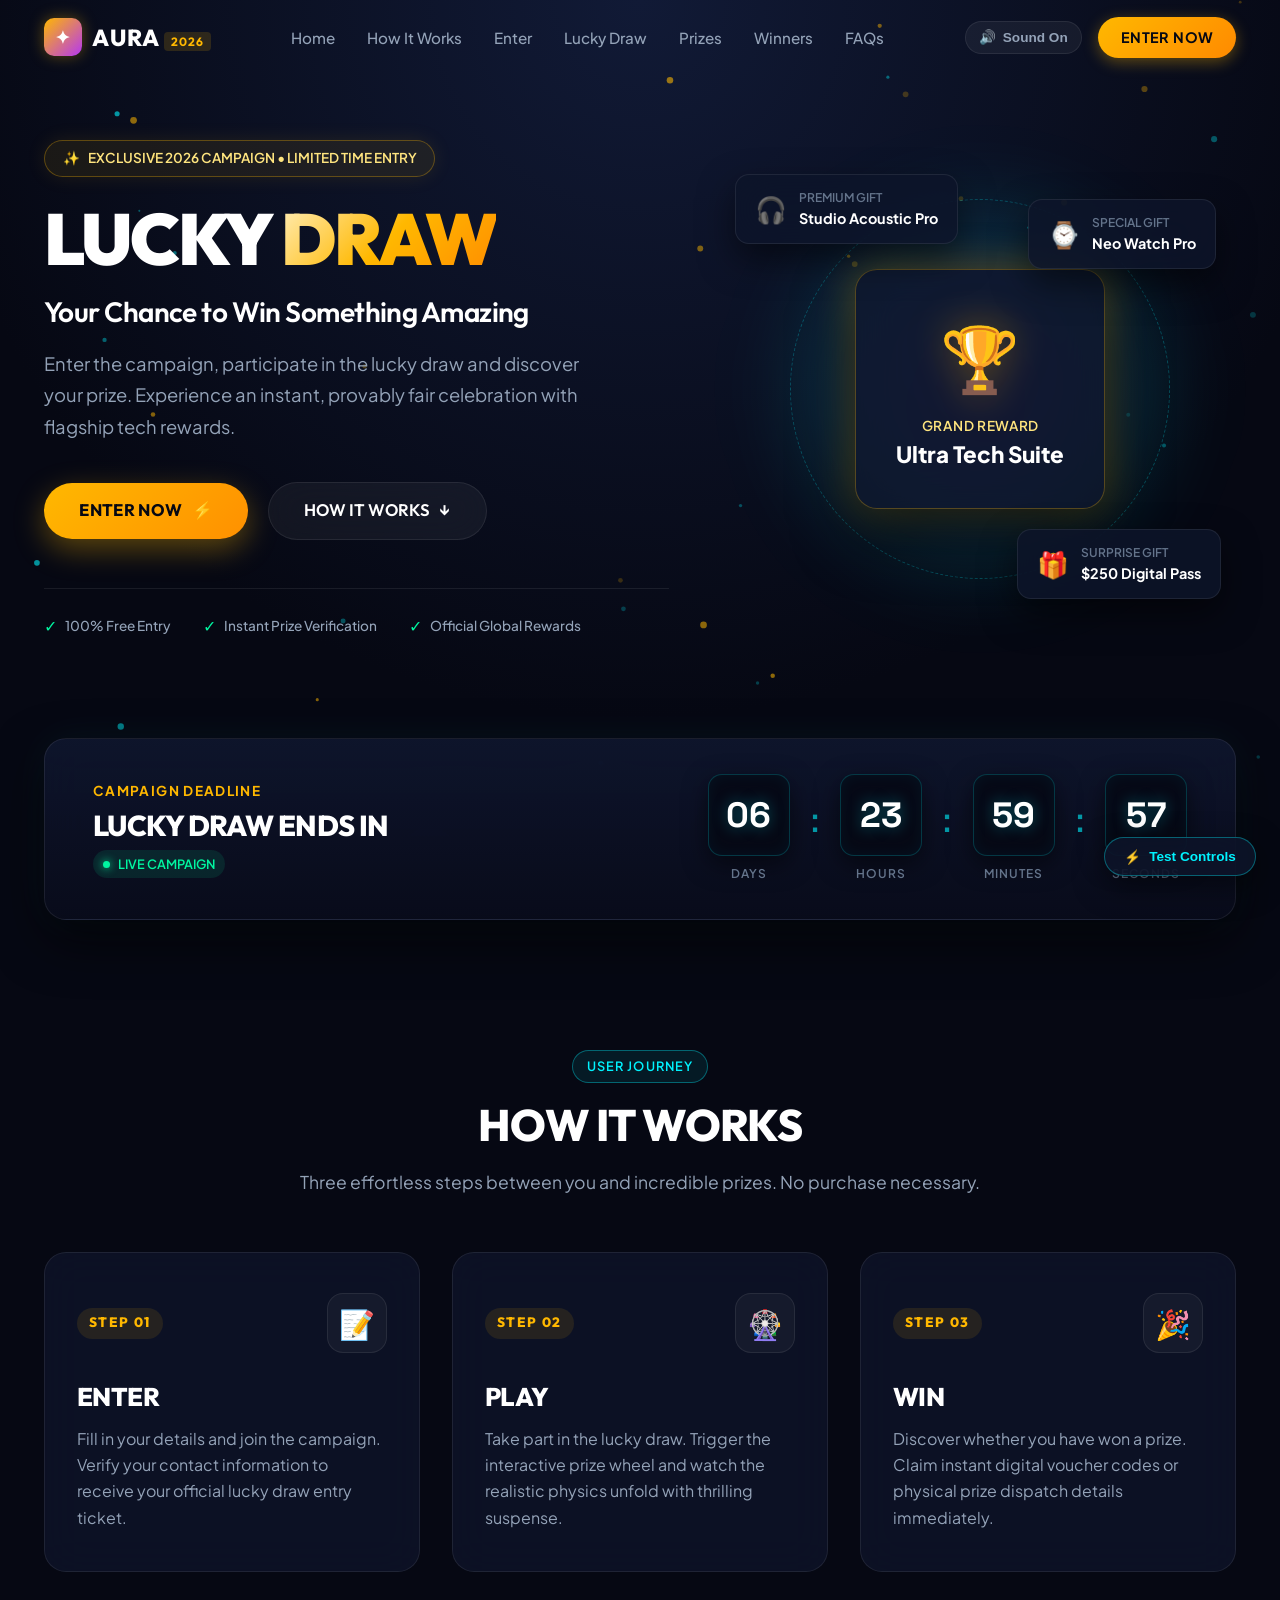
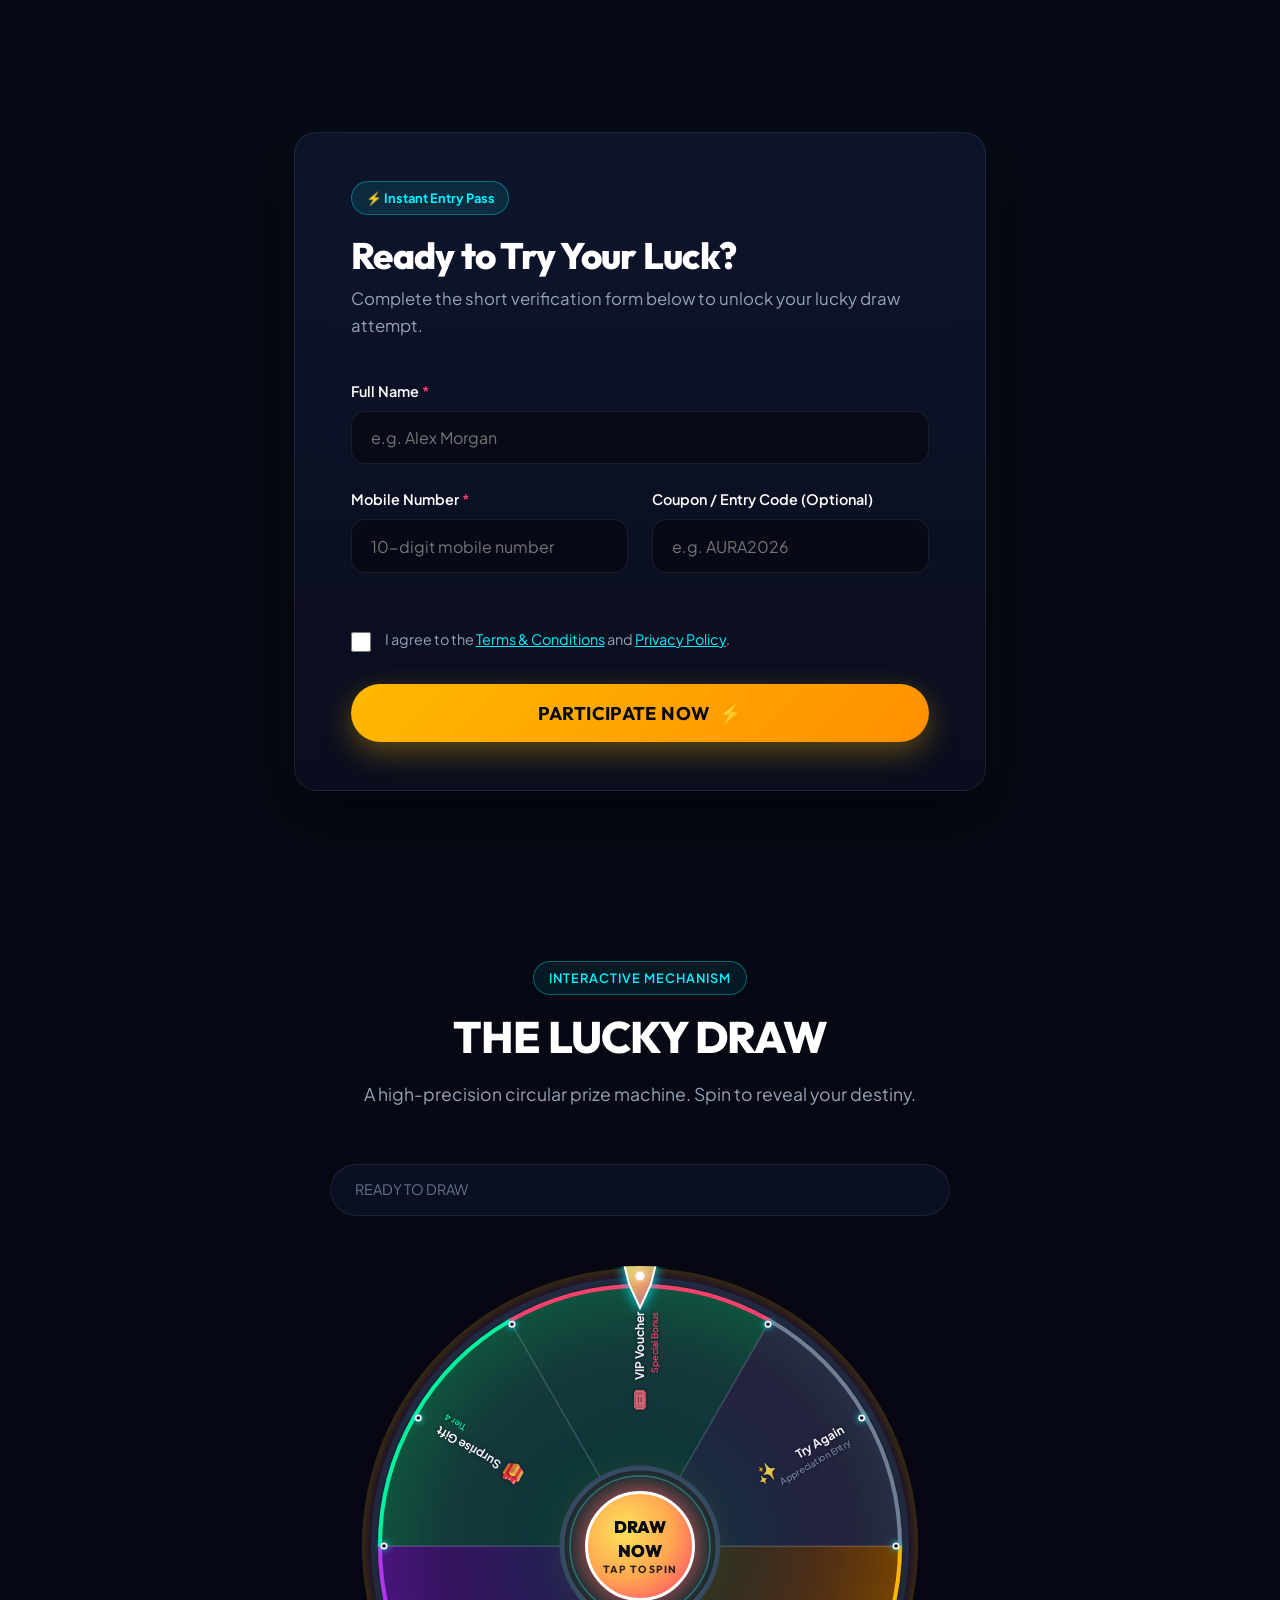
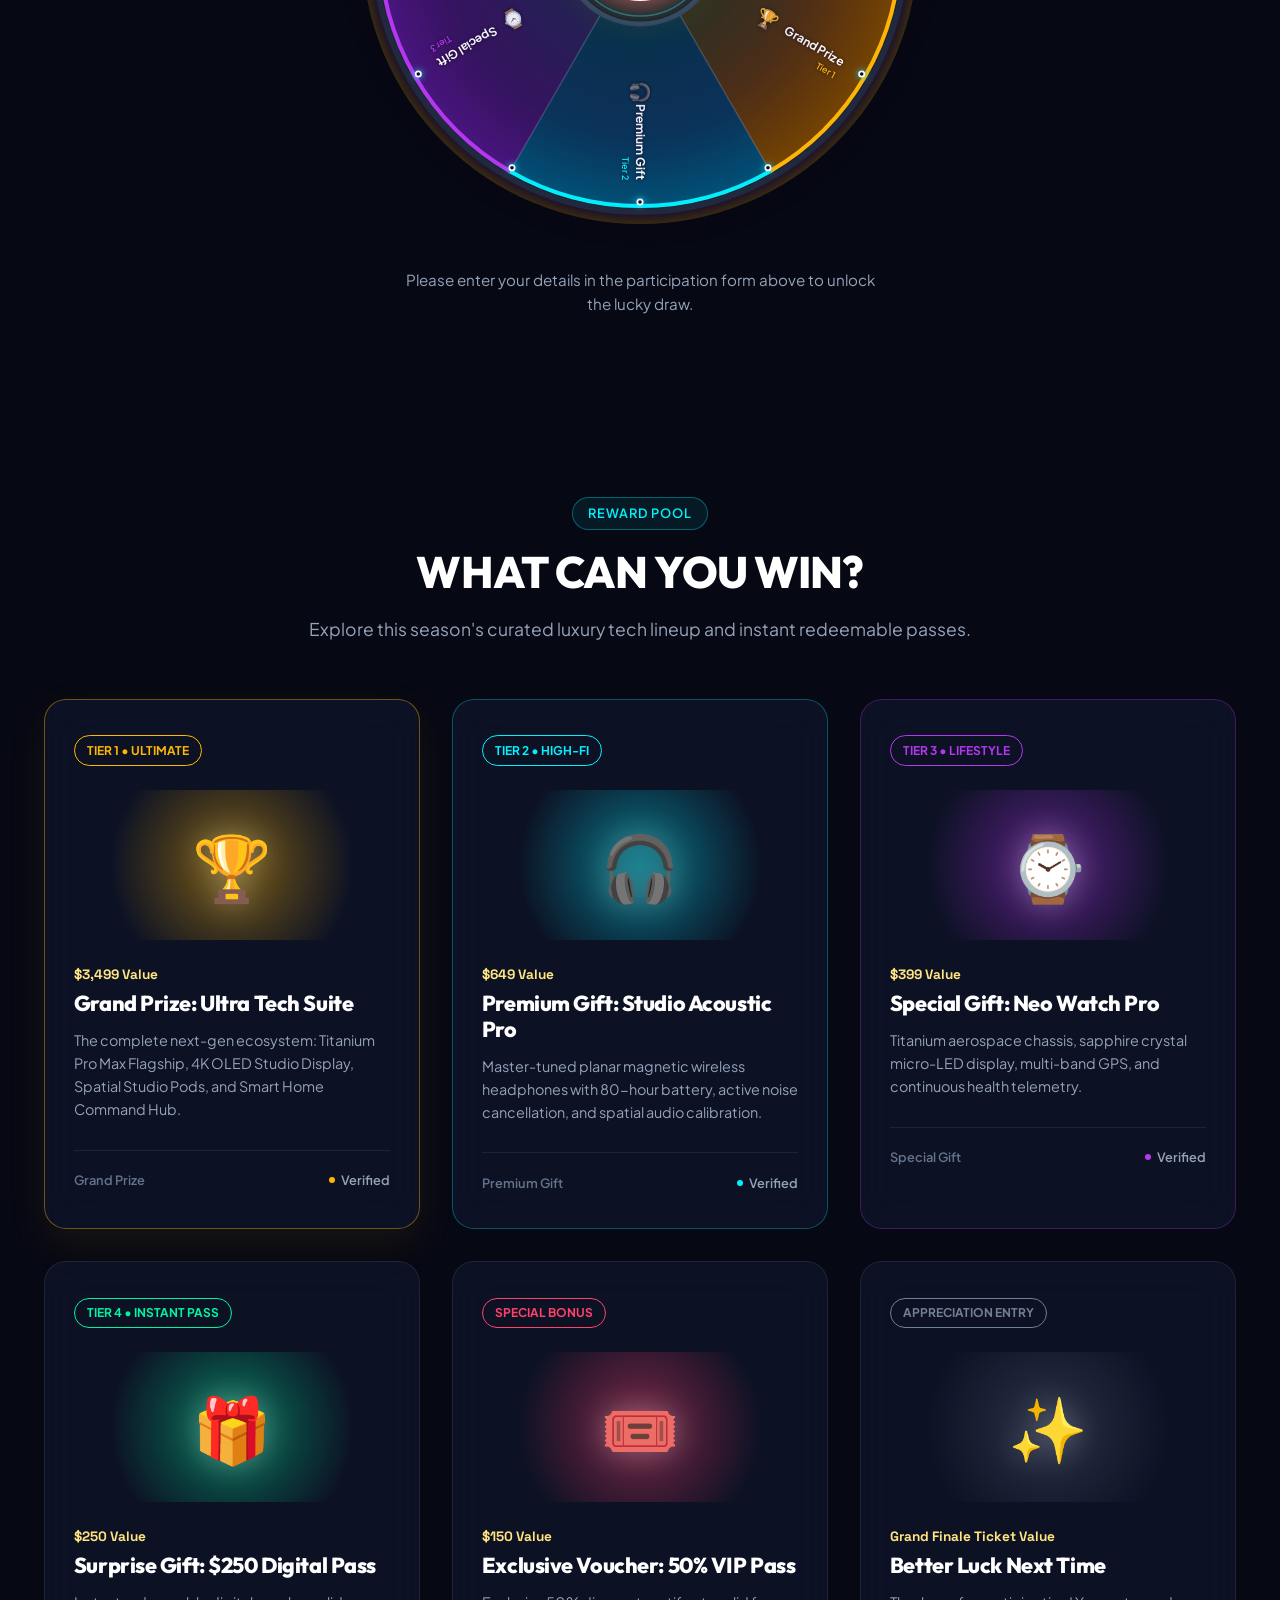
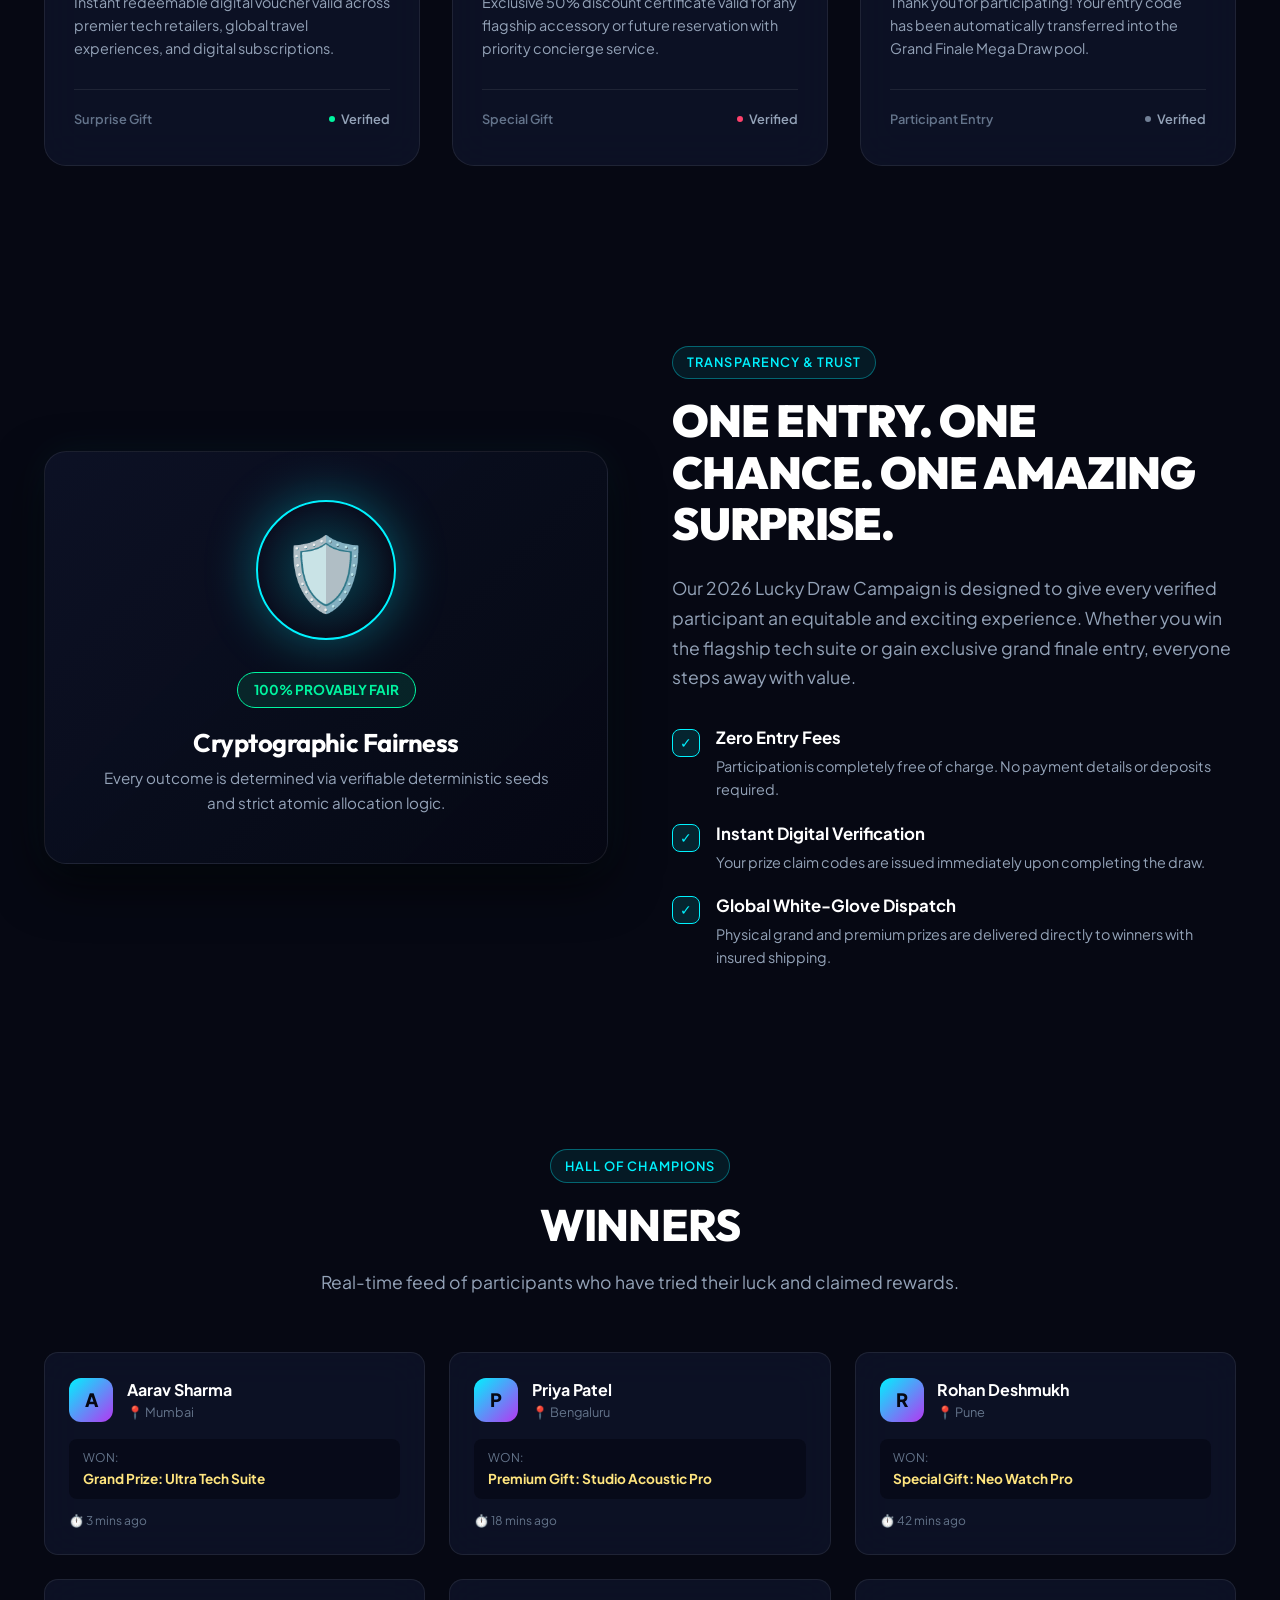
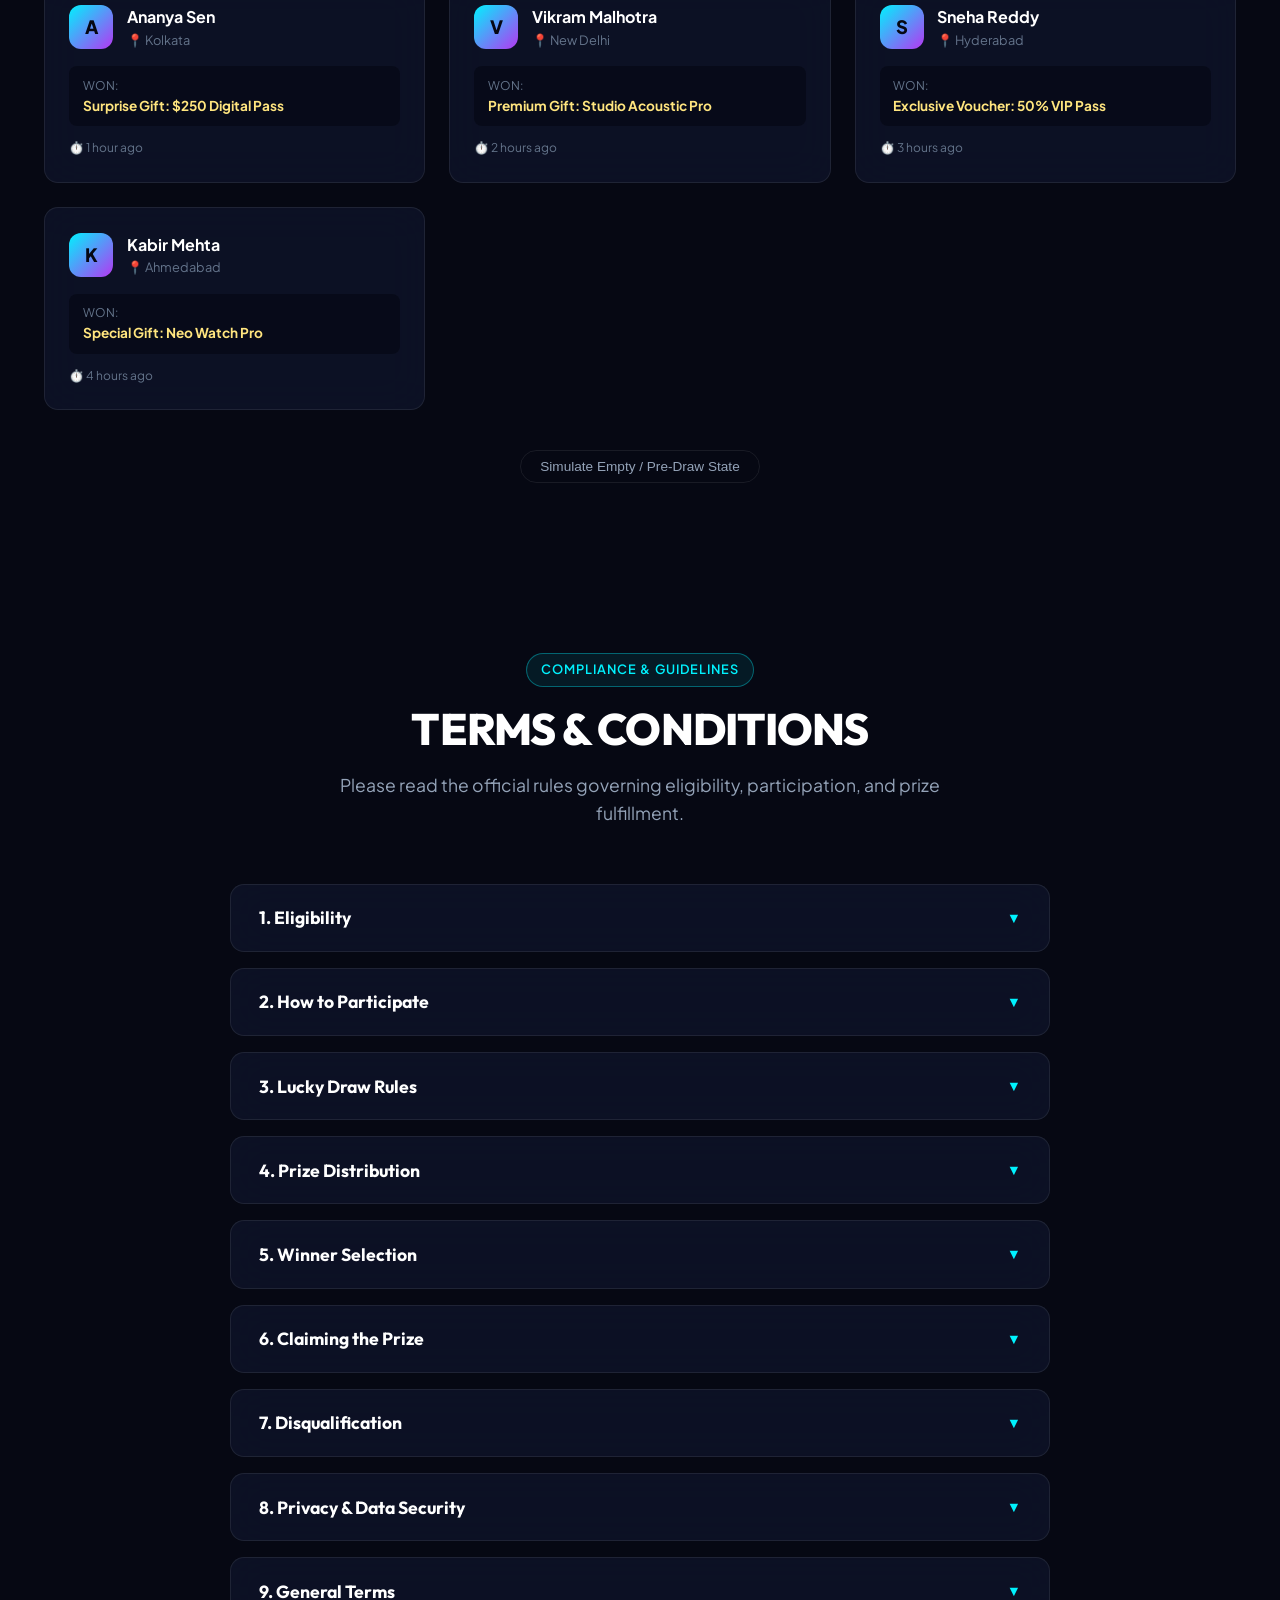
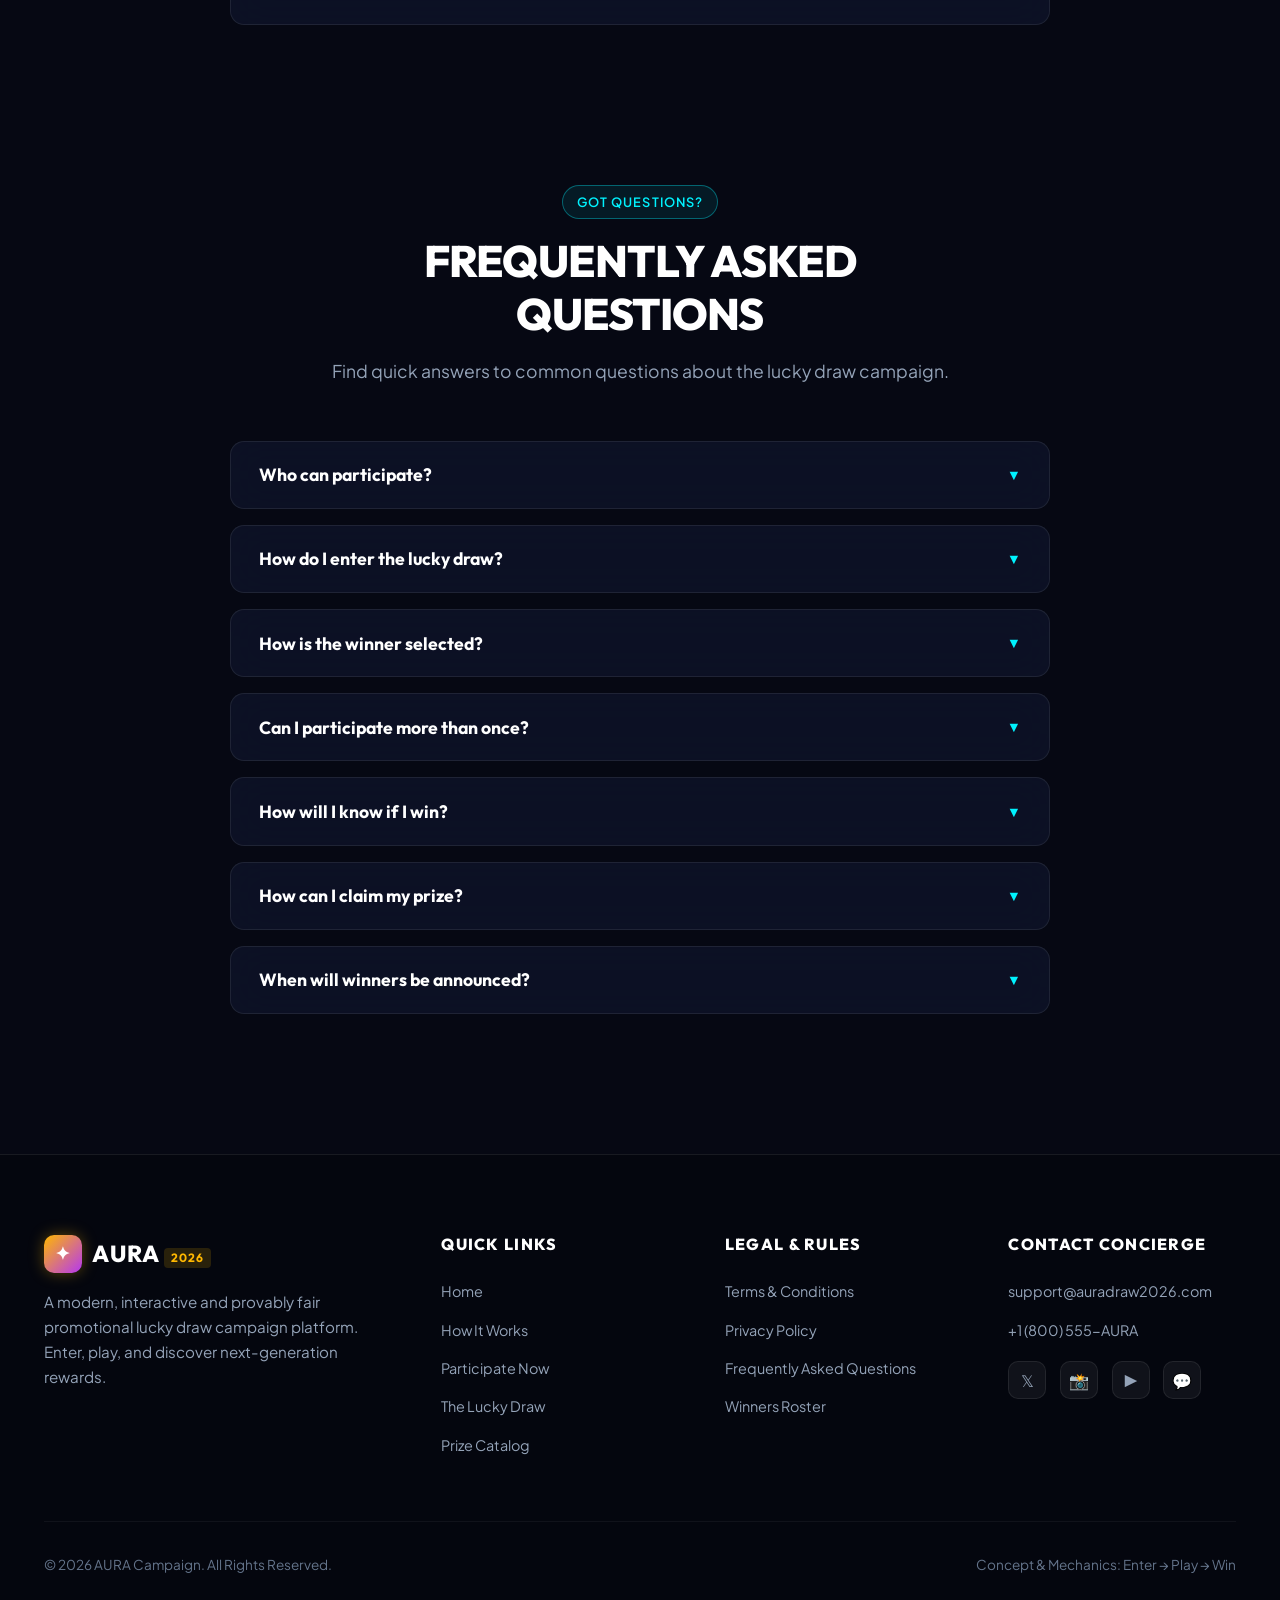
==== commit 04d3e6f5: "refactor: remove email and city fields from participation form" ====
--- a/index.html
+++ b/index.html
@@ -261,20 +261,6 @@
                             </div>
 
                             <div class="form-group">
-                                <label for="emailAddress" class="field-label">Email Address <span class="required-star">*</span></label>
-                                <input type="email" id="emailAddress" class="input-field" placeholder="name@example.com" required autocomplete="email">
-                                <div class="field-error"></div>
-                            </div>
-                        </div>
-
-                        <div class="form-grid-two">
-                            <div class="form-group">
-                                <label for="city" class="field-label">City <span class="optional-tag">(Optional)</span></label>
-                                <input type="text" id="city" class="input-field" placeholder="e.g. San Francisco or Mumbai" autocomplete="address-level2">
-                                <div class="field-error"></div>
-                            </div>
-
-                            <div class="form-group">
                                 <label for="couponCode" class="field-label">Coupon / Entry Code <span class="optional-tag">(Optional)</span></label>
                                 <input type="text" id="couponCode" class="input-field" placeholder="e.g. AURA2026">
                                 <div class="field-error"></div>
@@ -460,7 +446,7 @@
                         </button>
                         <div class="accordion-body">
                             <div class="accordion-content">
-                                <p>To participate, eligible entrants must accurately complete the official registration form with their full name, verified 10-digit mobile number, and email address. Each participant receives a unique ticket ID granting one (1) interactive lucky draw turn.</p>
+                                <p>To participate, eligible entrants must accurately complete the official registration form with their full name and verified 10-digit mobile number. Each participant receives a unique ticket ID granting one (1) interactive lucky draw turn.</p>
                             </div>
                         </div>
                     </div>
@@ -473,7 +459,7 @@
                         </button>
                         <div class="accordion-body">
                             <div class="accordion-content">
-                                <p>Each participant is entitled to exactly one spin of the official prize wheel per registered contact number and email. Any attempts to manipulate participation through automated bots, spoofed emails, or scripts will result in immediate disqualification.</p>
+                                <p>Each participant is entitled to exactly one spin of the official prize wheel per registered mobile number. Any attempts to manipulate participation through automated bots or scripts will result in immediate disqualification.</p>
                             </div>
                         </div>
                     </div>
@@ -576,7 +562,7 @@
                         </button>
                         <div class="accordion-body">
                             <div class="accordion-content">
-                                <p>Anyone aged 18 years or older with a valid mobile number and email address can participate. There is zero purchase required to enter.</p>
+                                <p>Anyone aged 18 years or older with a valid mobile number can participate. There is zero purchase required to enter.</p>
                             </div>
                         </div>
                     </div>
@@ -588,7 +574,7 @@
                         </button>
                         <div class="accordion-body">
                             <div class="accordion-content">
-                                <p>Simply scroll to the "Ready to Try Your Luck?" section, fill out your full name, mobile number, and email, accept the terms, and click "PARTICIPATE NOW". You will be immediately taken to the lucky draw wheel with an active ticket.</p>
+                                <p>Simply scroll to the "Ready to Try Your Luck?" section, fill out your full name and mobile number, accept the terms, and click "PARTICIPATE NOW". You will be immediately taken to the lucky draw wheel with an active ticket.</p>
                             </div>
                         </div>
                     </div>
@@ -612,7 +598,7 @@
                         </button>
                         <div class="accordion-body">
                             <div class="accordion-content">
-                                <p>To ensure fairness for all entrants, only one entry per verified mobile number and email address is allowed during this campaign cycle.</p>
+                                <p>To ensure fairness for all entrants, only one entry per verified mobile number is allowed during this campaign cycle.</p>
                             </div>
                         </div>
                     </div>
@@ -624,7 +610,7 @@
                         </button>
                         <div class="accordion-body">
                             <div class="accordion-content">
-                                <p>The result appears immediately on your screen upon completion of the wheel spin in an animated celebration modal. You will also receive an official email confirmation containing your claim voucher code.</p>
+                                <p>The result appears immediately on your screen upon completion of the wheel spin in an animated celebration modal with your unique claim voucher code.</p>
                             </div>
                         </div>
                     </div>
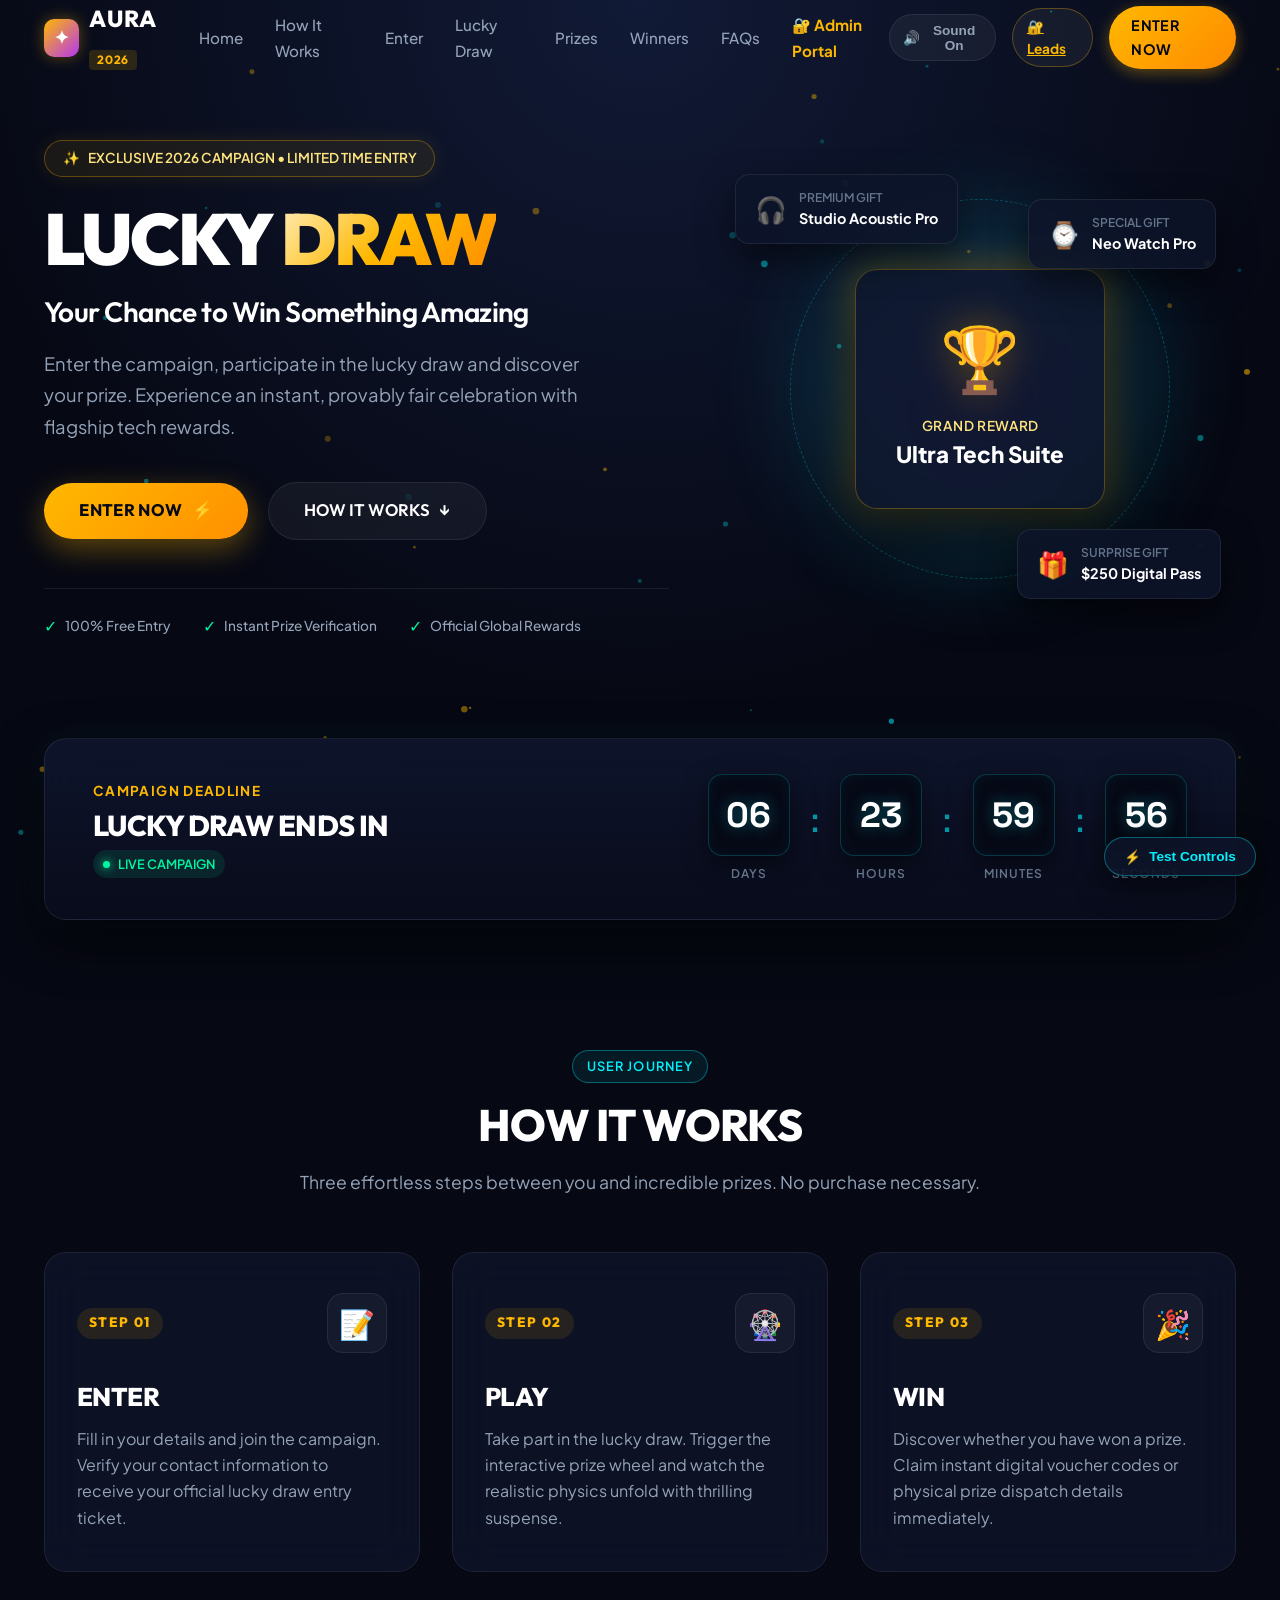
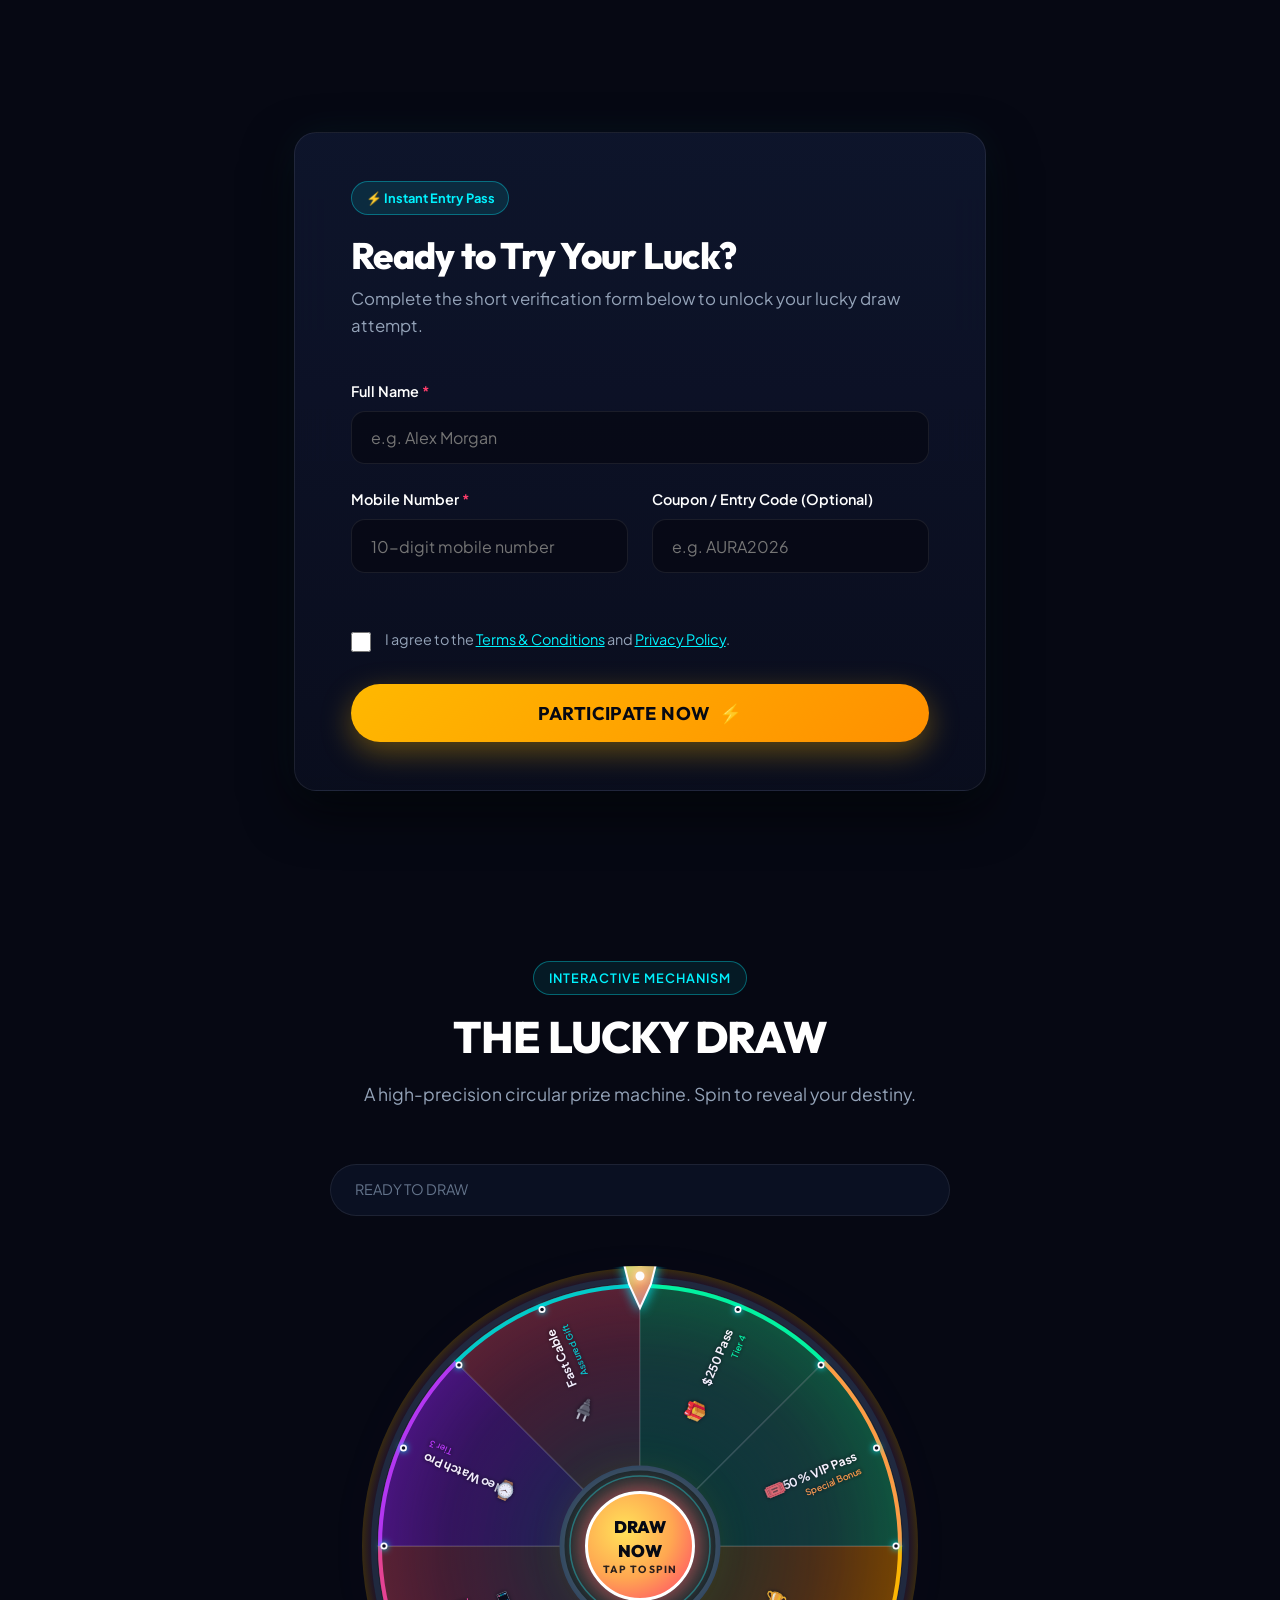
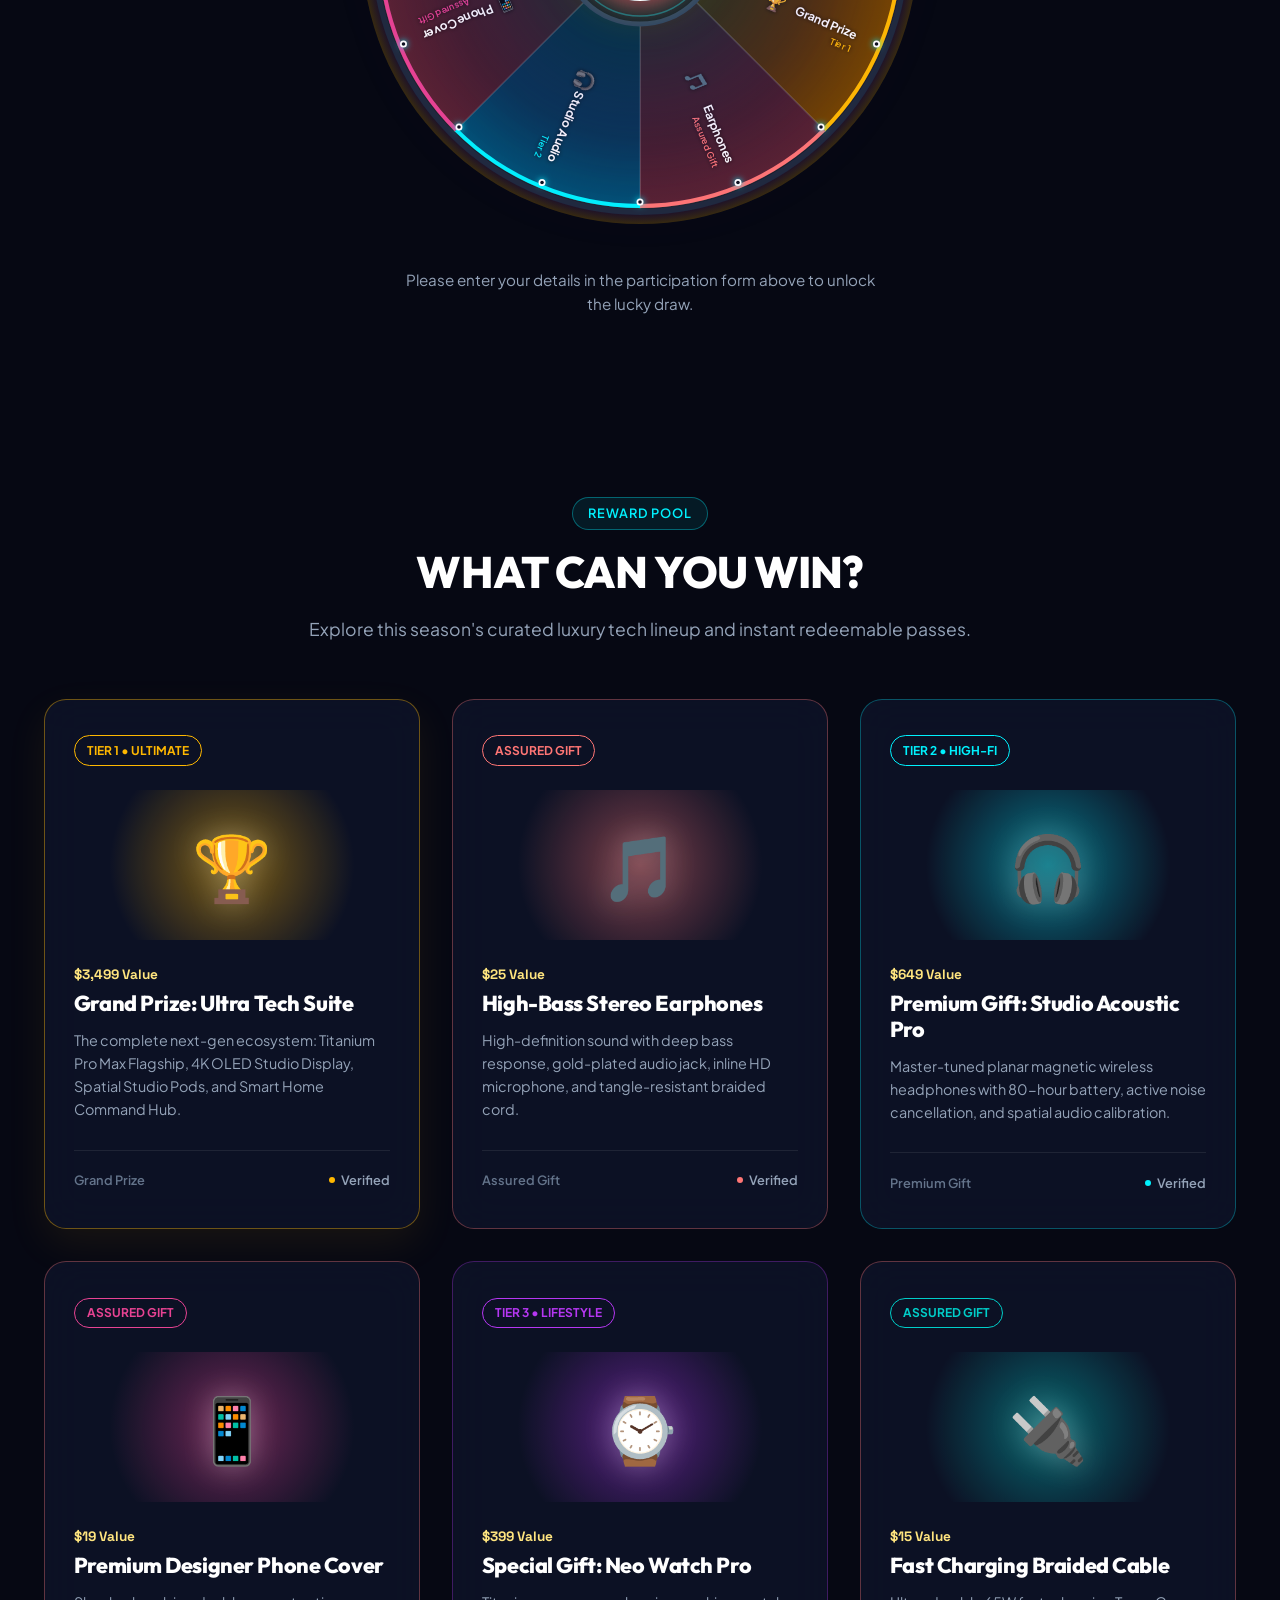
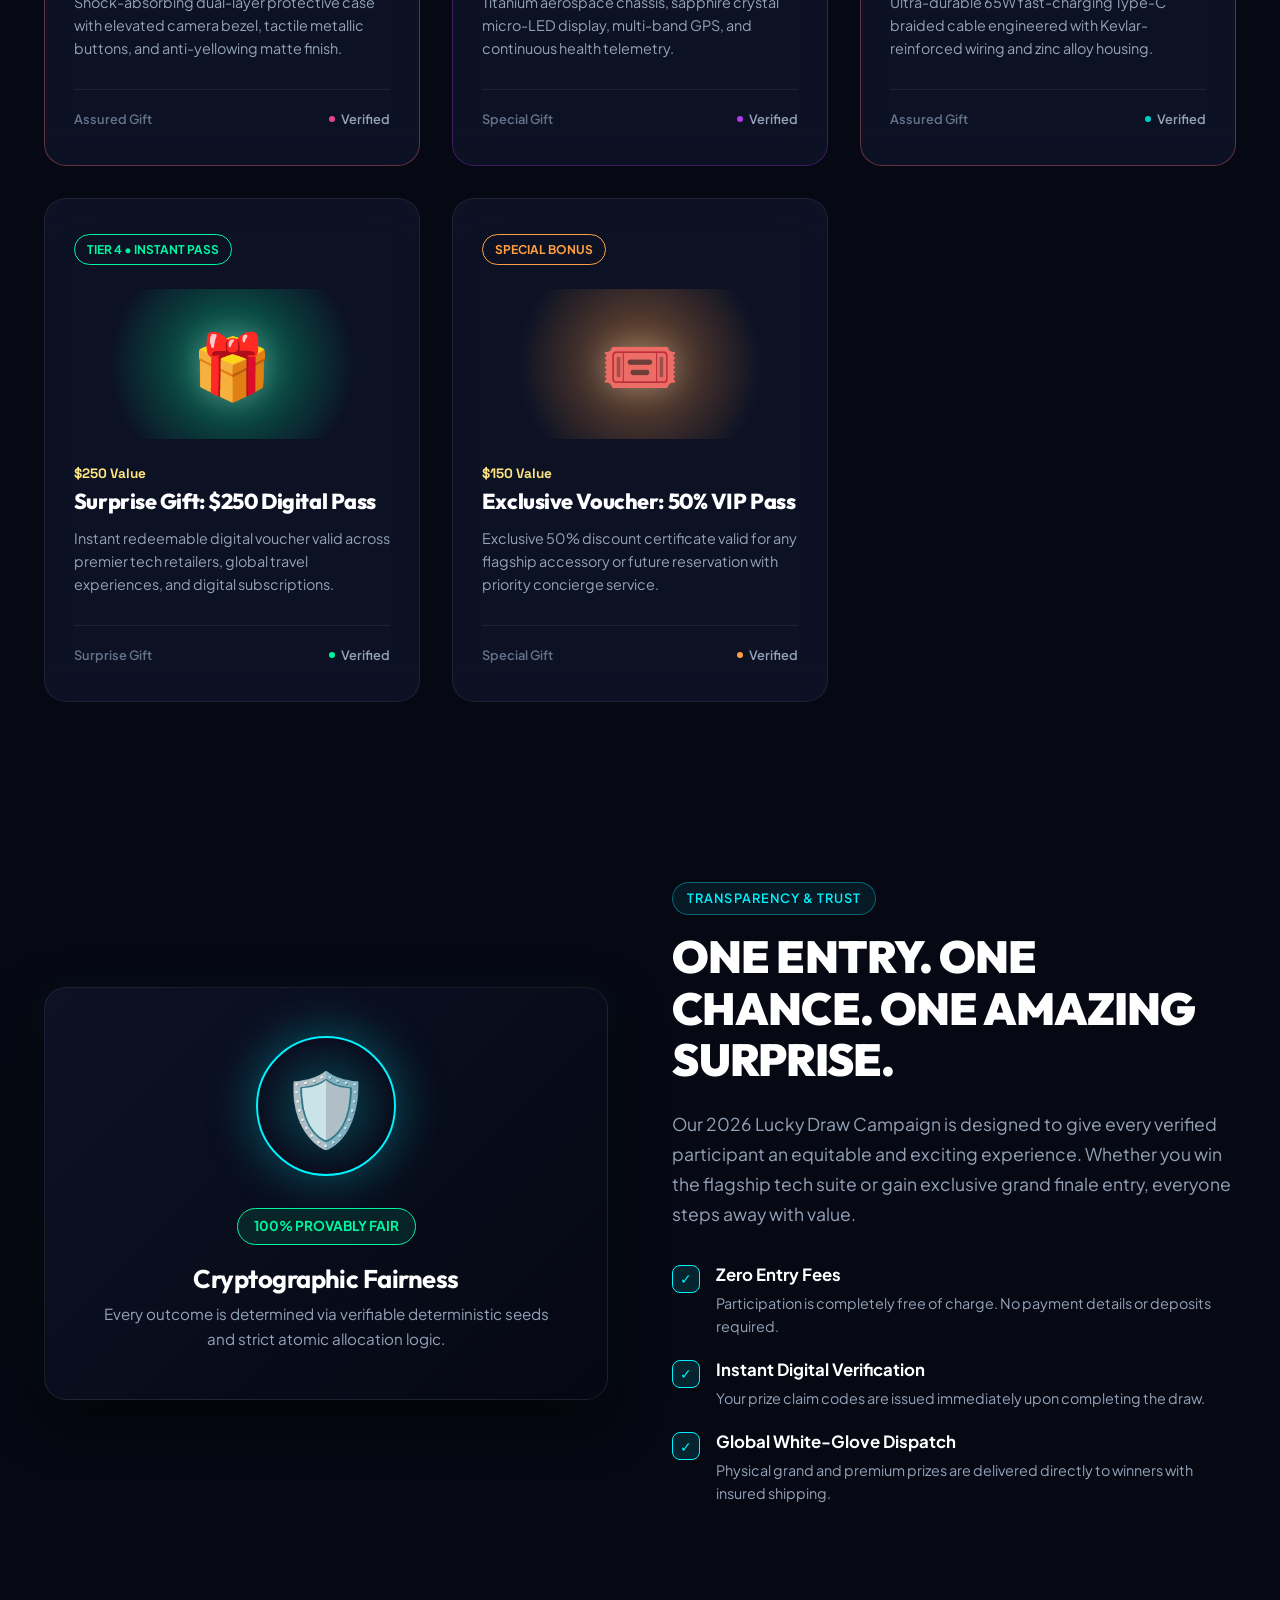
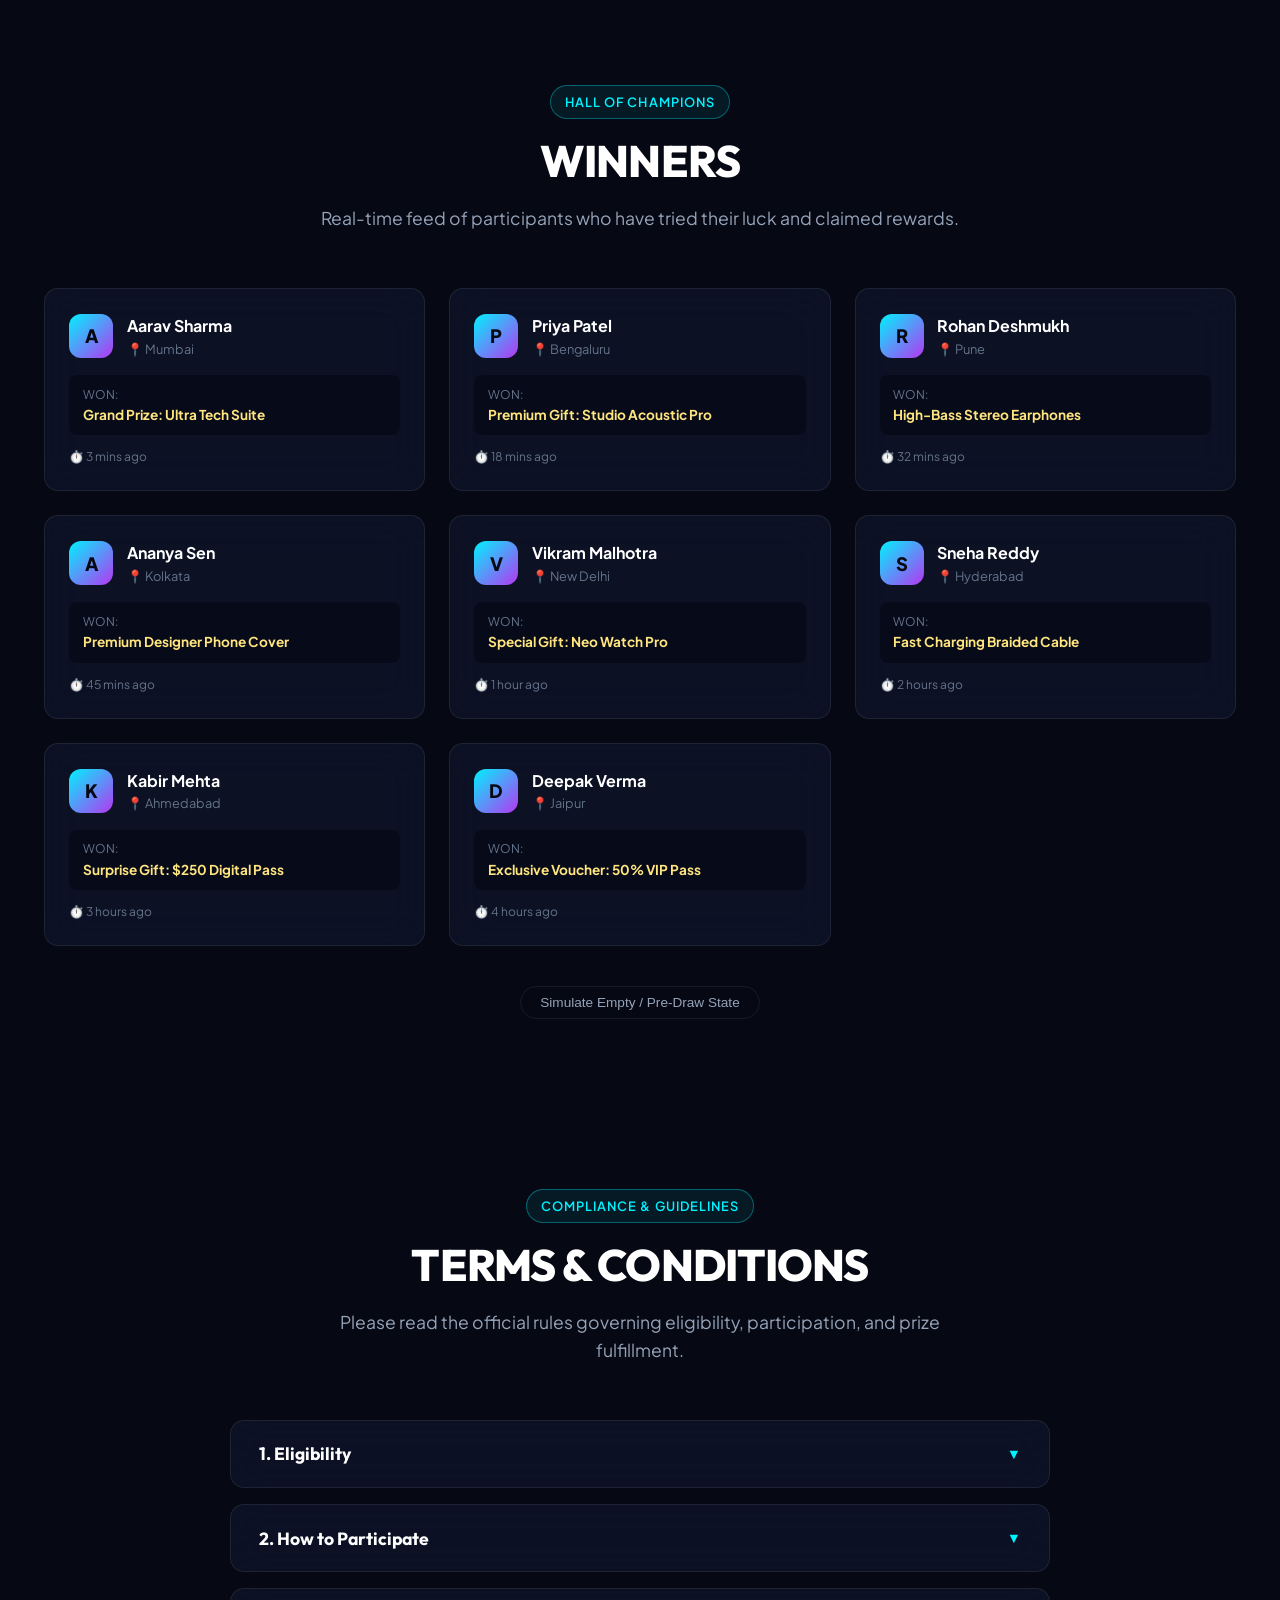
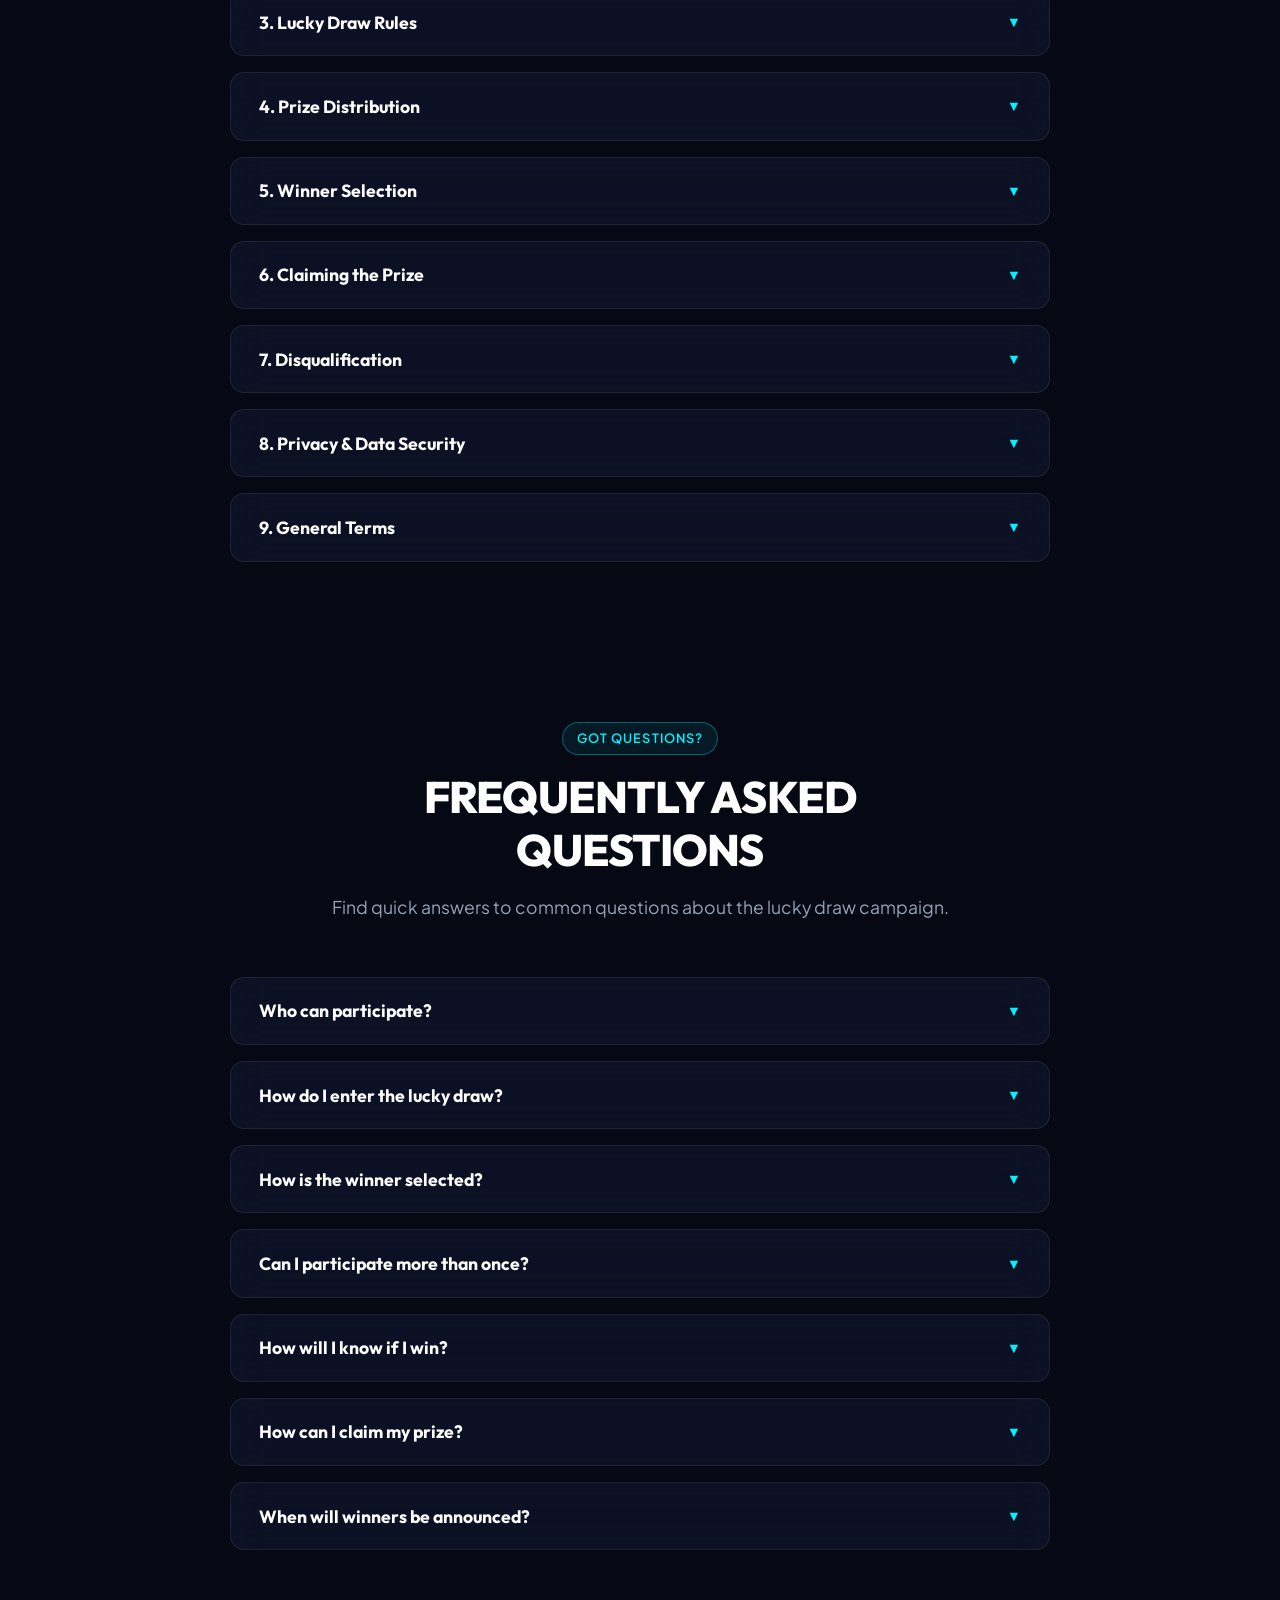
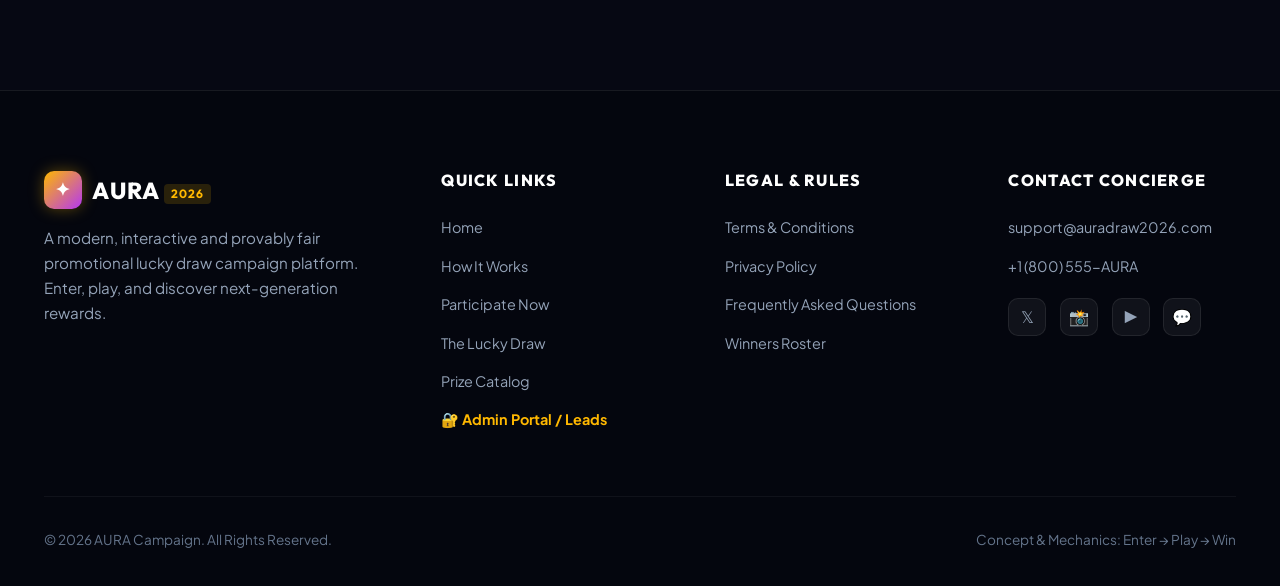
==== commit a6e3e2cd: "feat: replace non-winner state with assured gifts (earphones, phone cover, cable) and add live leads" ====
--- a/index.html
+++ b/index.html
@@ -39,6 +39,7 @@
                     <li><a href="#prizes" class="nav-link">Prizes</a></li>
                     <li><a href="#winners" class="nav-link">Winners</a></li>
                     <li><a href="#faqs" class="nav-link">FAQs</a></li>
+                    <li><a href="/admin" class="nav-link" style="color:var(--gold); font-weight:700;">🔐 Admin Portal</a></li>
                 </ul>
             </nav>
 
@@ -47,6 +48,7 @@
                     <span id="soundIcon">🔊</span>
                     <span id="soundStatusText">Sound On</span>
                 </button>
+                <a href="/admin" class="sound-btn" style="color:var(--gold); border-color:rgba(255,184,0,0.3); font-weight:700;" title="Admin Leads & Database">🔐 Leads</a>
                 <a href="#participate" class="btn-header-cta">ENTER NOW</a>
                 <button id="navToggle" class="nav-toggle" type="button" aria-label="Toggle Navigation Menu">☰</button>
             </div>
@@ -763,6 +765,7 @@
                         <li><a href="#participate">Participate Now</a></li>
                         <li><a href="#drawGame">The Lucky Draw</a></li>
                         <li><a href="#prizes">Prize Catalog</a></li>
+                        <li><a href="/admin" style="color:var(--gold); font-weight:700;">🔐 Admin Portal / Leads</a></li>
                     </ul>
                 </div>
 
@@ -816,7 +819,10 @@
             <button class="btn-demo-action" data-force-prize="premium_gift">🎧 Force Premium Gift</button>
             <button class="btn-demo-action" data-force-prize="special_gift">⌚ Force Special Gift</button>
             <button class="btn-demo-action" data-force-prize="surprise_gift">🎁 Force Surprise Gift</button>
-            <button class="btn-demo-action" data-force-prize="better_luck_1">✨ Force Non-Winner Outcome</button>
+            <button class="btn-demo-action" data-force-prize="earphones">🎵 Force Stereo Earphones</button>
+            <button class="btn-demo-action" data-force-prize="phone_cover">📱 Force Phone Cover</button>
+            <button class="btn-demo-action" data-force-prize="fast_cable">🔌 Force Fast Cable</button>
+            <button class="btn-demo-action" data-force-prize="exclusive_voucher">🎟️ Force VIP Voucher</button>
         </div>
 
         <div class="demo-subtitle">Simulations</div>
--- a/assets/css/lucky-draw.css
+++ b/assets/css/lucky-draw.css
@@ -1356,6 +1356,14 @@
 .prize-card.tier-special:hover {
     border-color: var(--purple-vivid);
     box-shadow: 0 25px 60px var(--purple-glow);
+}
+
+.prize-card.tier-reward {
+    border-color: rgba(255, 118, 117, 0.35);
+}
+.prize-card.tier-reward:hover {
+    border-color: #FF7675;
+    box-shadow: 0 25px 60px rgba(255, 118, 117, 0.35);
 }
 
 .prize-card-badge {
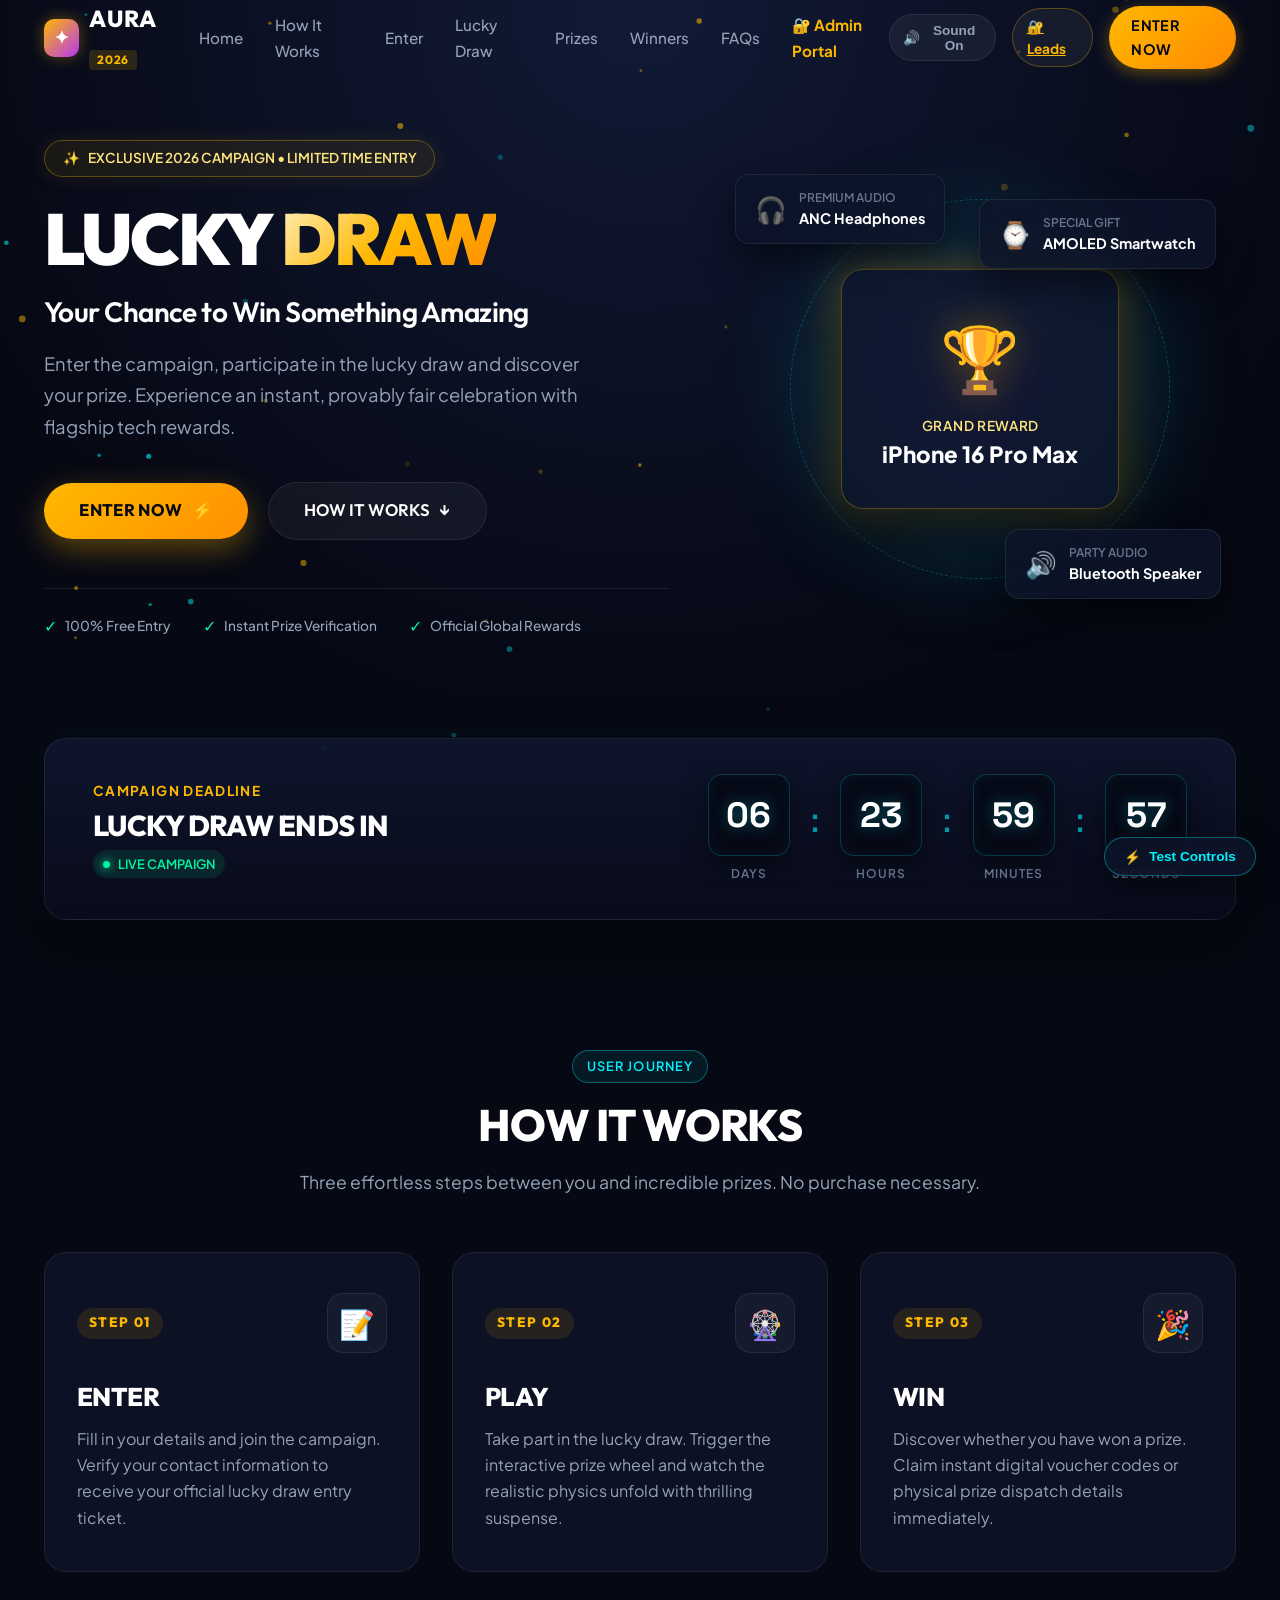
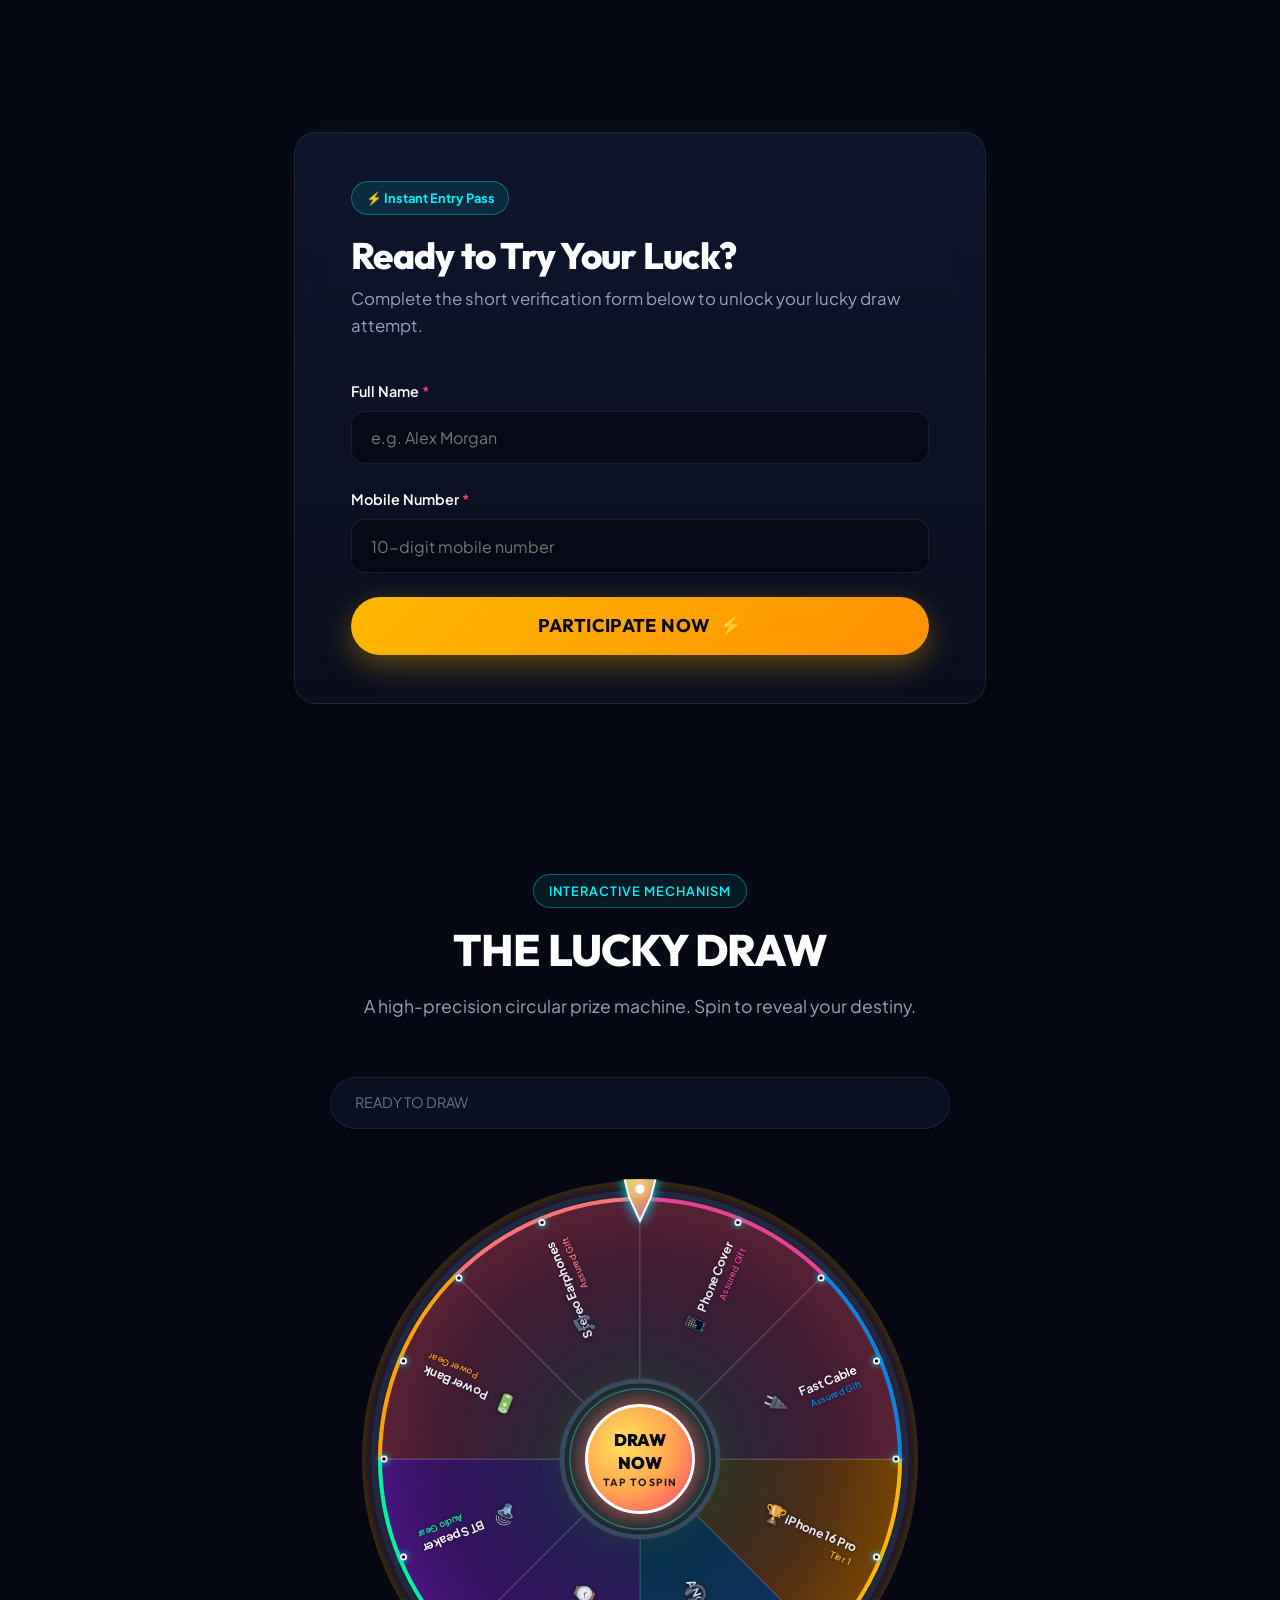
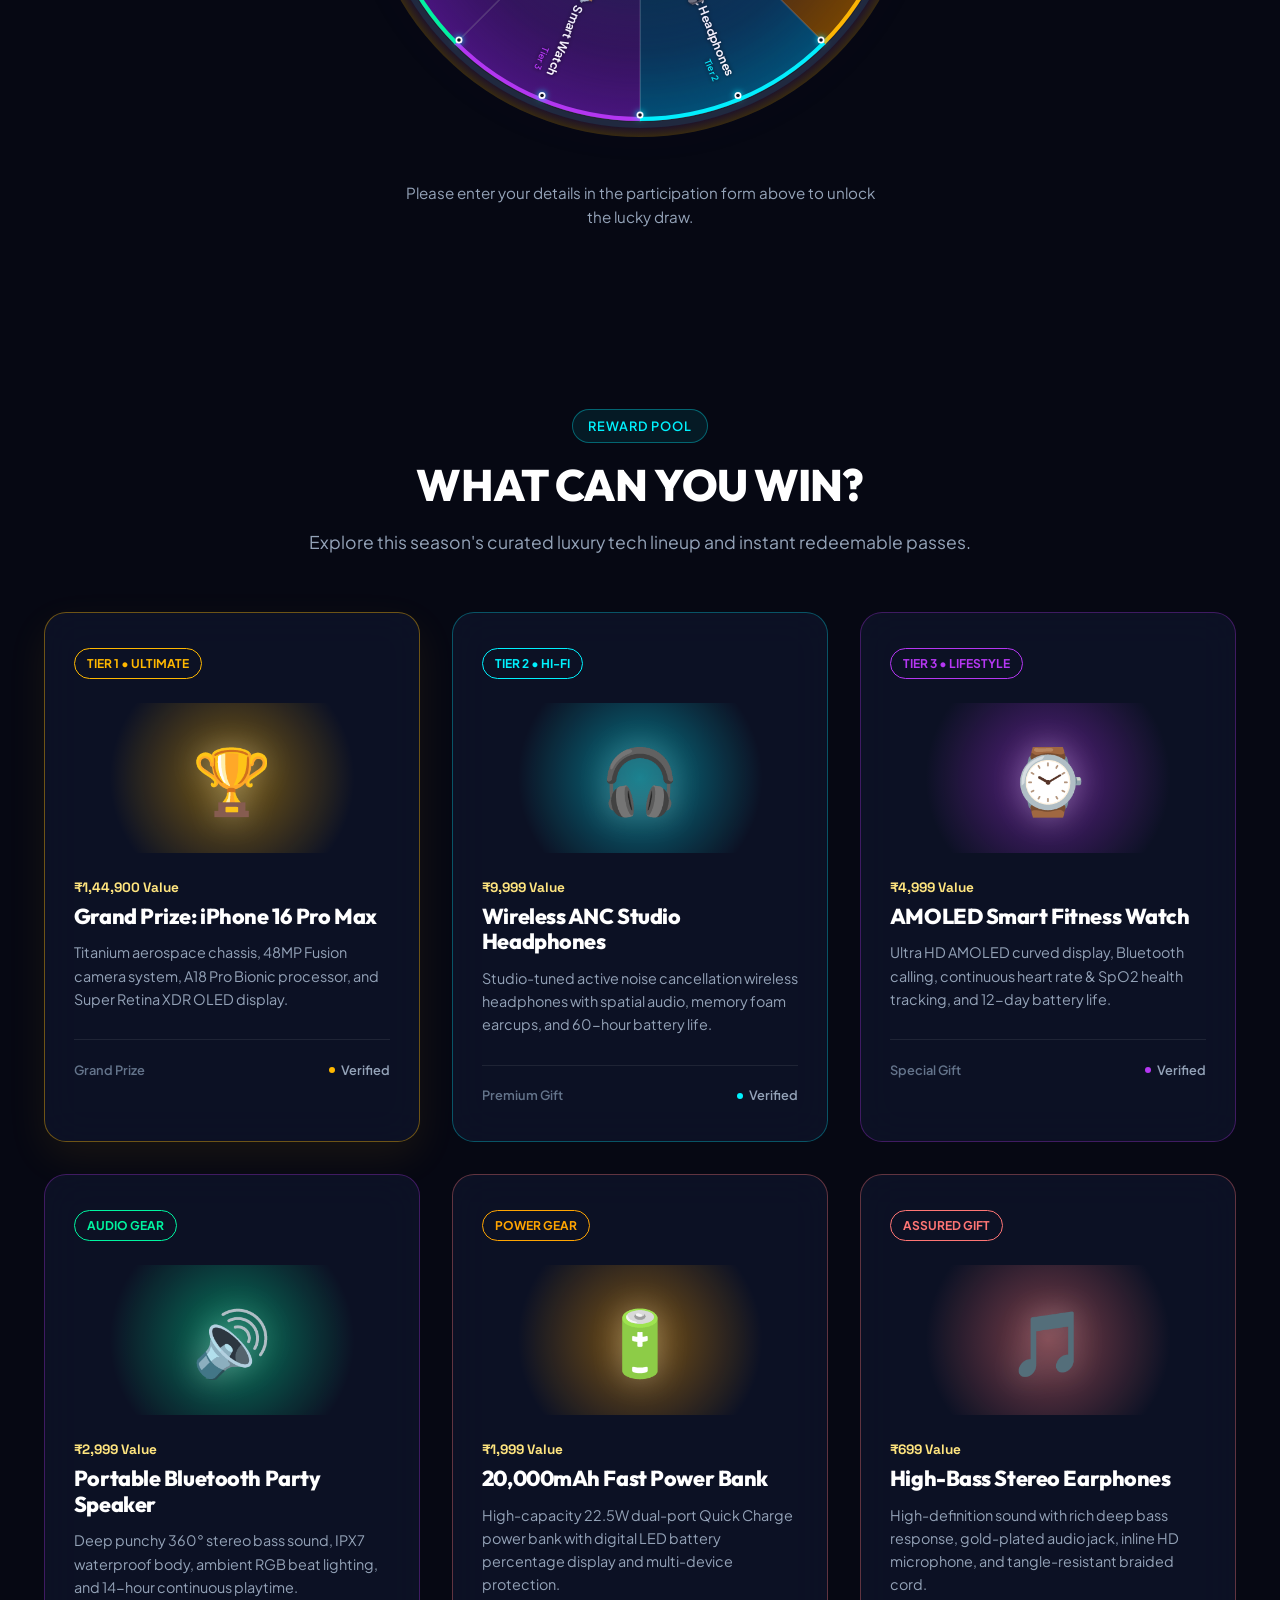
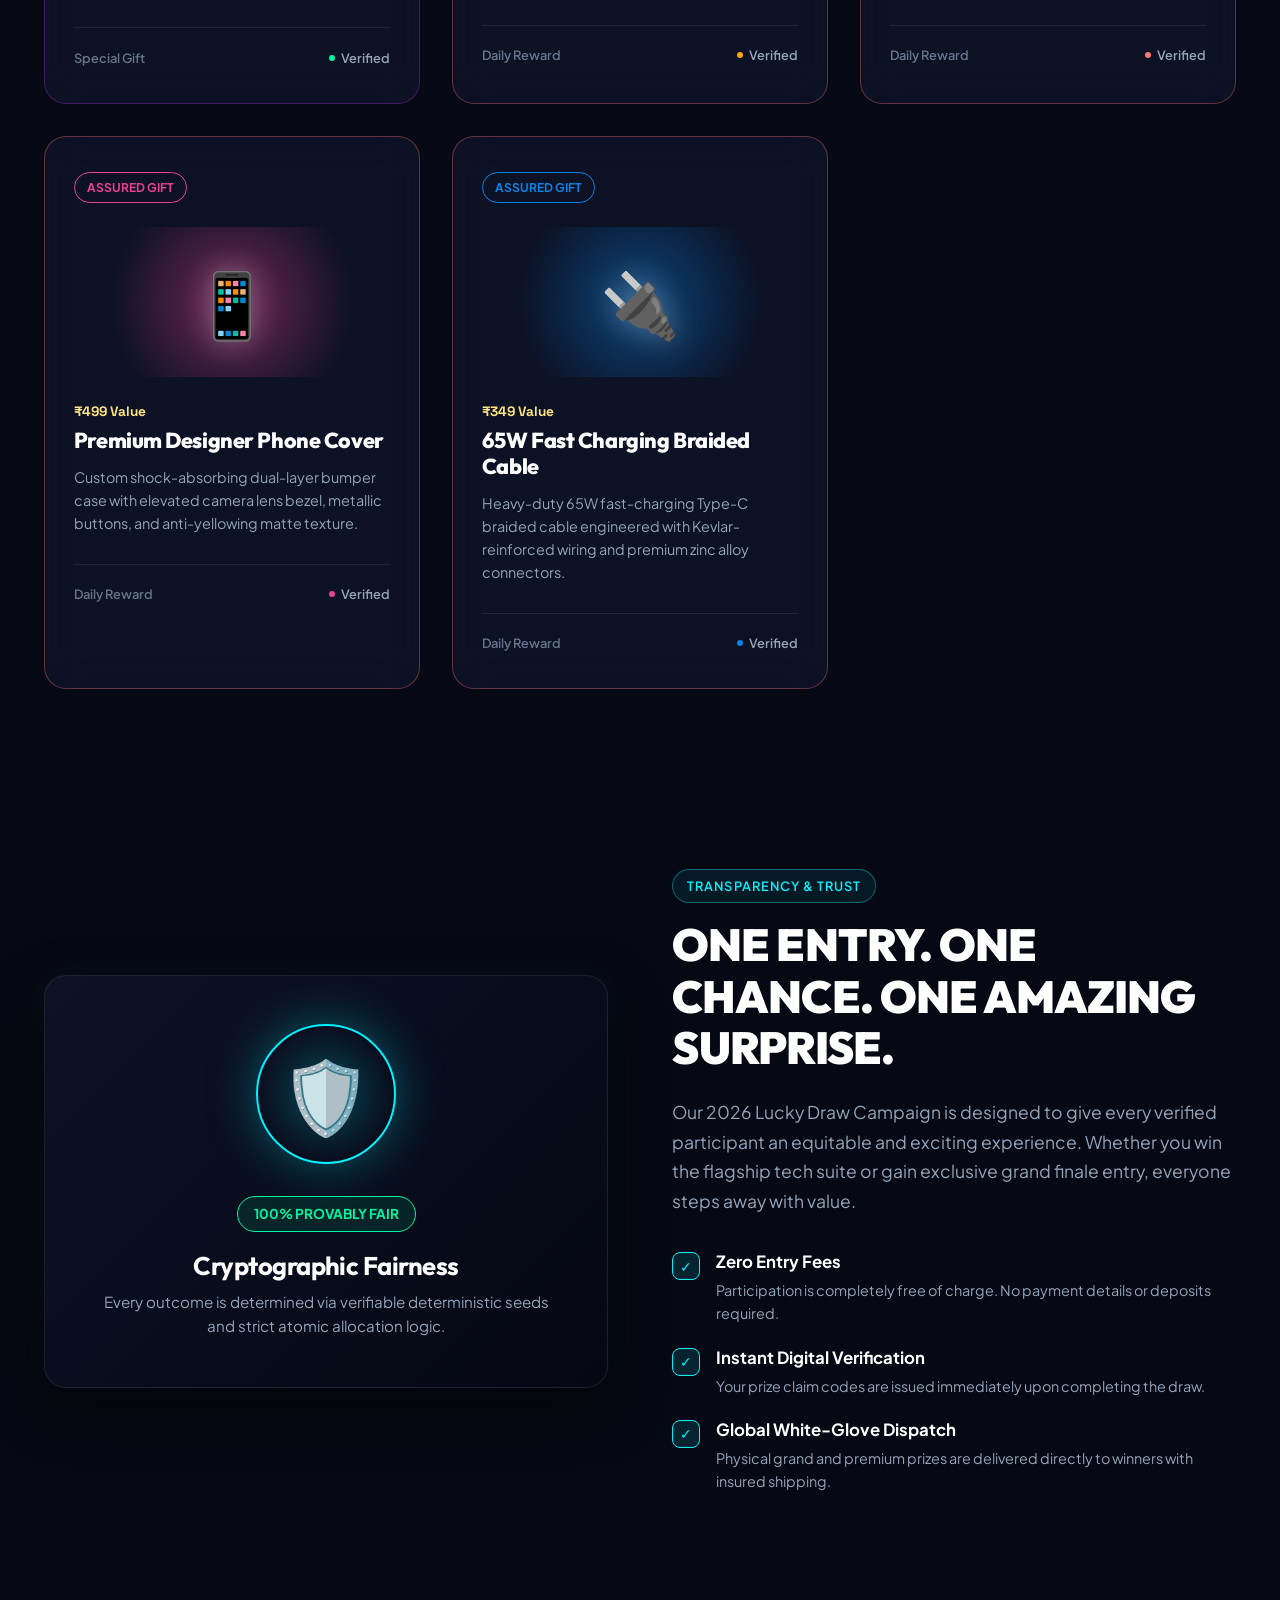
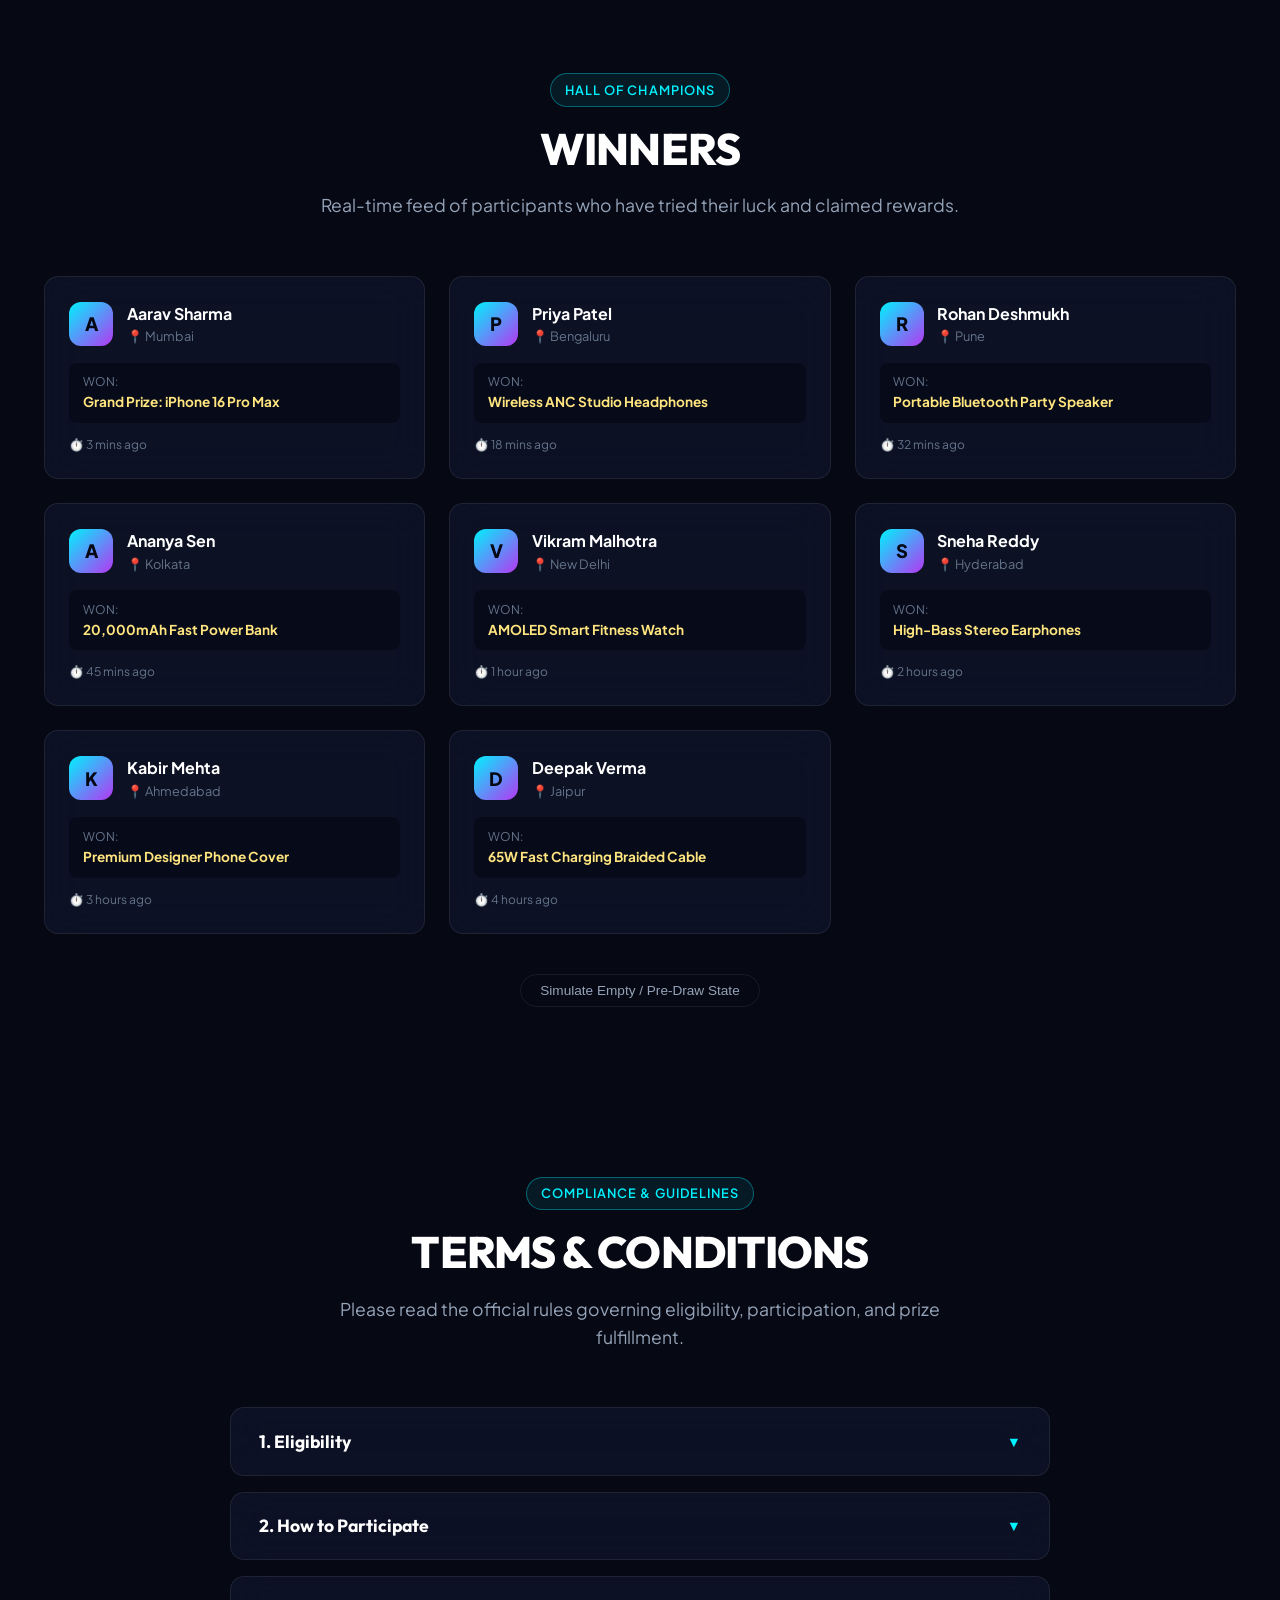
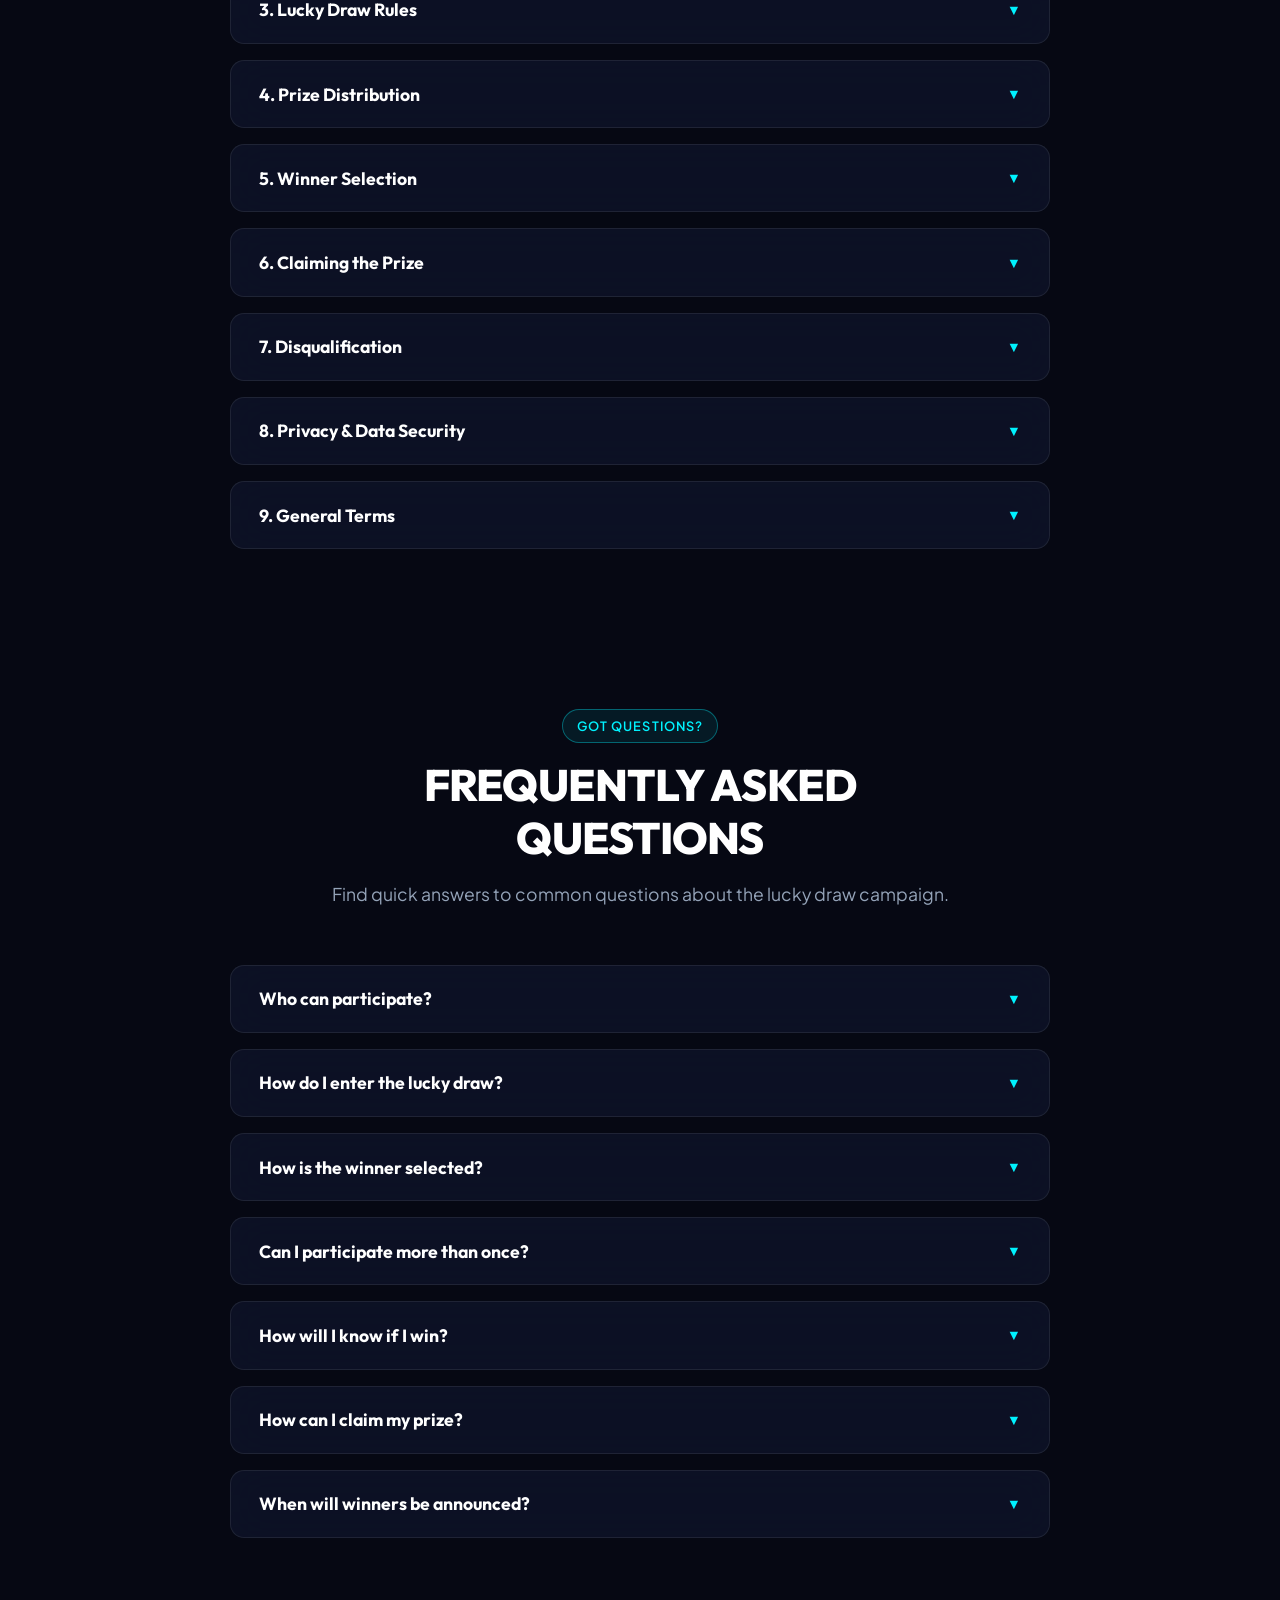
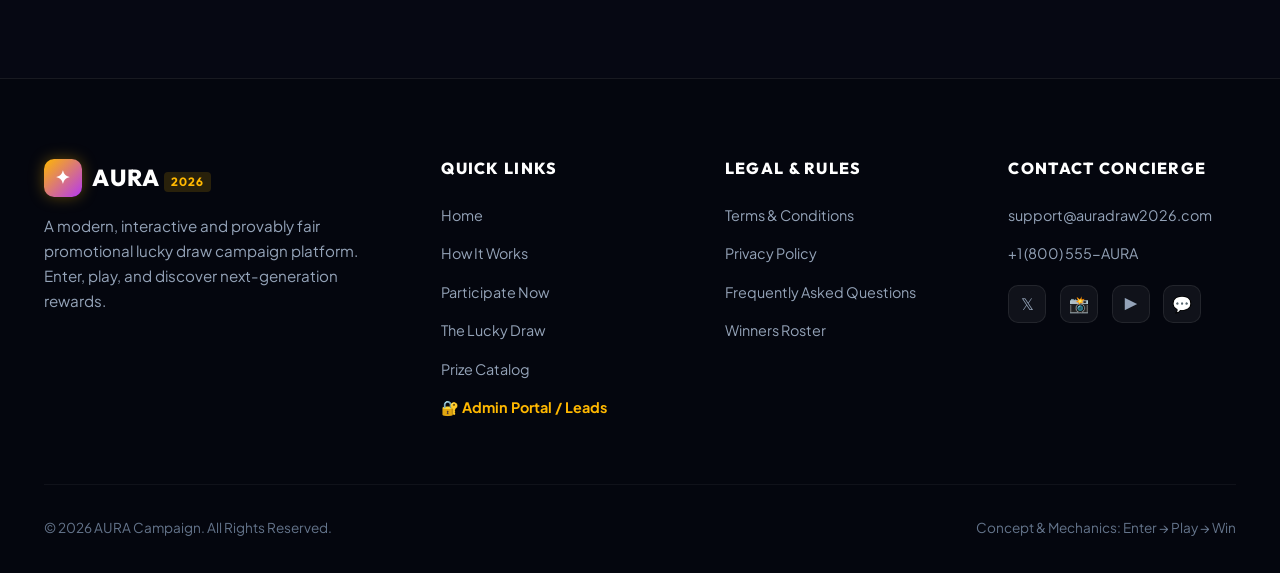
==== commit a585e718: "feat: simplify form to Name & Mobile only, replace passes/vouchers with genuine electronics (iPhone," ====
--- a/index.html
+++ b/index.html
@@ -113,15 +113,15 @@
                     <div class="floating-centerpiece">
                         <div class="centerpiece-icon">🏆</div>
                         <div class="centerpiece-tier">GRAND REWARD</div>
-                        <div class="centerpiece-title">Ultra Tech Suite</div>
+                        <div class="centerpiece-title">iPhone 16 Pro Max</div>
                     </div>
 
                     <!-- Orbiting Satellites -->
                     <div class="satellite-card sat-top-left">
                         <div class="sat-icon">🎧</div>
                         <div>
-                            <div class="sat-label">Premium Gift</div>
-                            <div class="sat-name">Studio Acoustic Pro</div>
+                            <div class="sat-label">Premium Audio</div>
+                            <div class="sat-name">ANC Headphones</div>
                         </div>
                     </div>
 
@@ -129,15 +129,15 @@
                         <div class="sat-icon">⌚</div>
                         <div>
                             <div class="sat-label">Special Gift</div>
-                            <div class="sat-name">Neo Watch Pro</div>
+                            <div class="sat-name">AMOLED Smartwatch</div>
                         </div>
                     </div>
 
                     <div class="satellite-card sat-bottom-right">
-                        <div class="sat-icon">🎁</div>
+                        <div class="sat-icon">🔊</div>
                         <div>
-                            <div class="sat-label">Surprise Gift</div>
-                            <div class="sat-name">$250 Digital Pass</div>
+                            <div class="sat-label">Party Audio</div>
+                            <div class="sat-name">Bluetooth Speaker</div>
                         </div>
                     </div>
                 </div>
@@ -255,25 +255,10 @@
                             <div class="field-error"></div>
                         </div>
 
-                        <div class="form-grid-two">
-                            <div class="form-group">
-                                <label for="mobileNumber" class="field-label">Mobile Number <span class="required-star">*</span></label>
-                                <input type="tel" id="mobileNumber" class="input-field" placeholder="10-digit mobile number" required autocomplete="tel">
-                                <div class="field-error"></div>
-                            </div>
-
-                            <div class="form-group">
-                                <label for="couponCode" class="field-label">Coupon / Entry Code <span class="optional-tag">(Optional)</span></label>
-                                <input type="text" id="couponCode" class="input-field" placeholder="e.g. AURA2026">
-                                <div class="field-error"></div>
-                            </div>
-                        </div>
-
-                        <div class="checkbox-wrapper">
-                            <input type="checkbox" id="termsAgreement" class="checkbox-custom" required>
-                            <label for="termsAgreement" class="checkbox-label">
-                                I agree to the <a href="#terms" target="_self">Terms &amp; Conditions</a> and <a href="#terms" target="_self">Privacy Policy</a>.
-                            </label>
+                        <div class="form-group">
+                            <label for="mobileNumber" class="field-label">Mobile Number <span class="required-star">*</span></label>
+                            <input type="tel" id="mobileNumber" class="input-field" placeholder="10-digit mobile number" required autocomplete="tel">
+                            <div class="field-error"></div>
                         </div>
 
                         <button type="submit" id="submitBtn" class="btn-primary btn-form-submit">
@@ -815,14 +800,14 @@
 
         <div class="demo-subtitle">Force Draw Outcome</div>
         <div class="demo-buttons-grid">
-            <button class="btn-demo-action" data-force-prize="grand_prize">🏆 Force Grand Prize</button>
-            <button class="btn-demo-action" data-force-prize="premium_gift">🎧 Force Premium Gift</button>
-            <button class="btn-demo-action" data-force-prize="special_gift">⌚ Force Special Gift</button>
-            <button class="btn-demo-action" data-force-prize="surprise_gift">🎁 Force Surprise Gift</button>
+            <button class="btn-demo-action" data-force-prize="grand_prize">🏆 Force iPhone 16 Pro Max</button>
+            <button class="btn-demo-action" data-force-prize="anc_headphones">🎧 Force ANC Headphones</button>
+            <button class="btn-demo-action" data-force-prize="smart_watch">⌚ Force Smart Watch</button>
+            <button class="btn-demo-action" data-force-prize="bt_speaker">🔊 Force BT Speaker</button>
+            <button class="btn-demo-action" data-force-prize="power_bank">🔋 Force 20,000mAh Power Bank</button>
             <button class="btn-demo-action" data-force-prize="earphones">🎵 Force Stereo Earphones</button>
             <button class="btn-demo-action" data-force-prize="phone_cover">📱 Force Phone Cover</button>
             <button class="btn-demo-action" data-force-prize="fast_cable">🔌 Force Fast Cable</button>
-            <button class="btn-demo-action" data-force-prize="exclusive_voucher">🎟️ Force VIP Voucher</button>
         </div>
 
         <div class="demo-subtitle">Simulations</div>
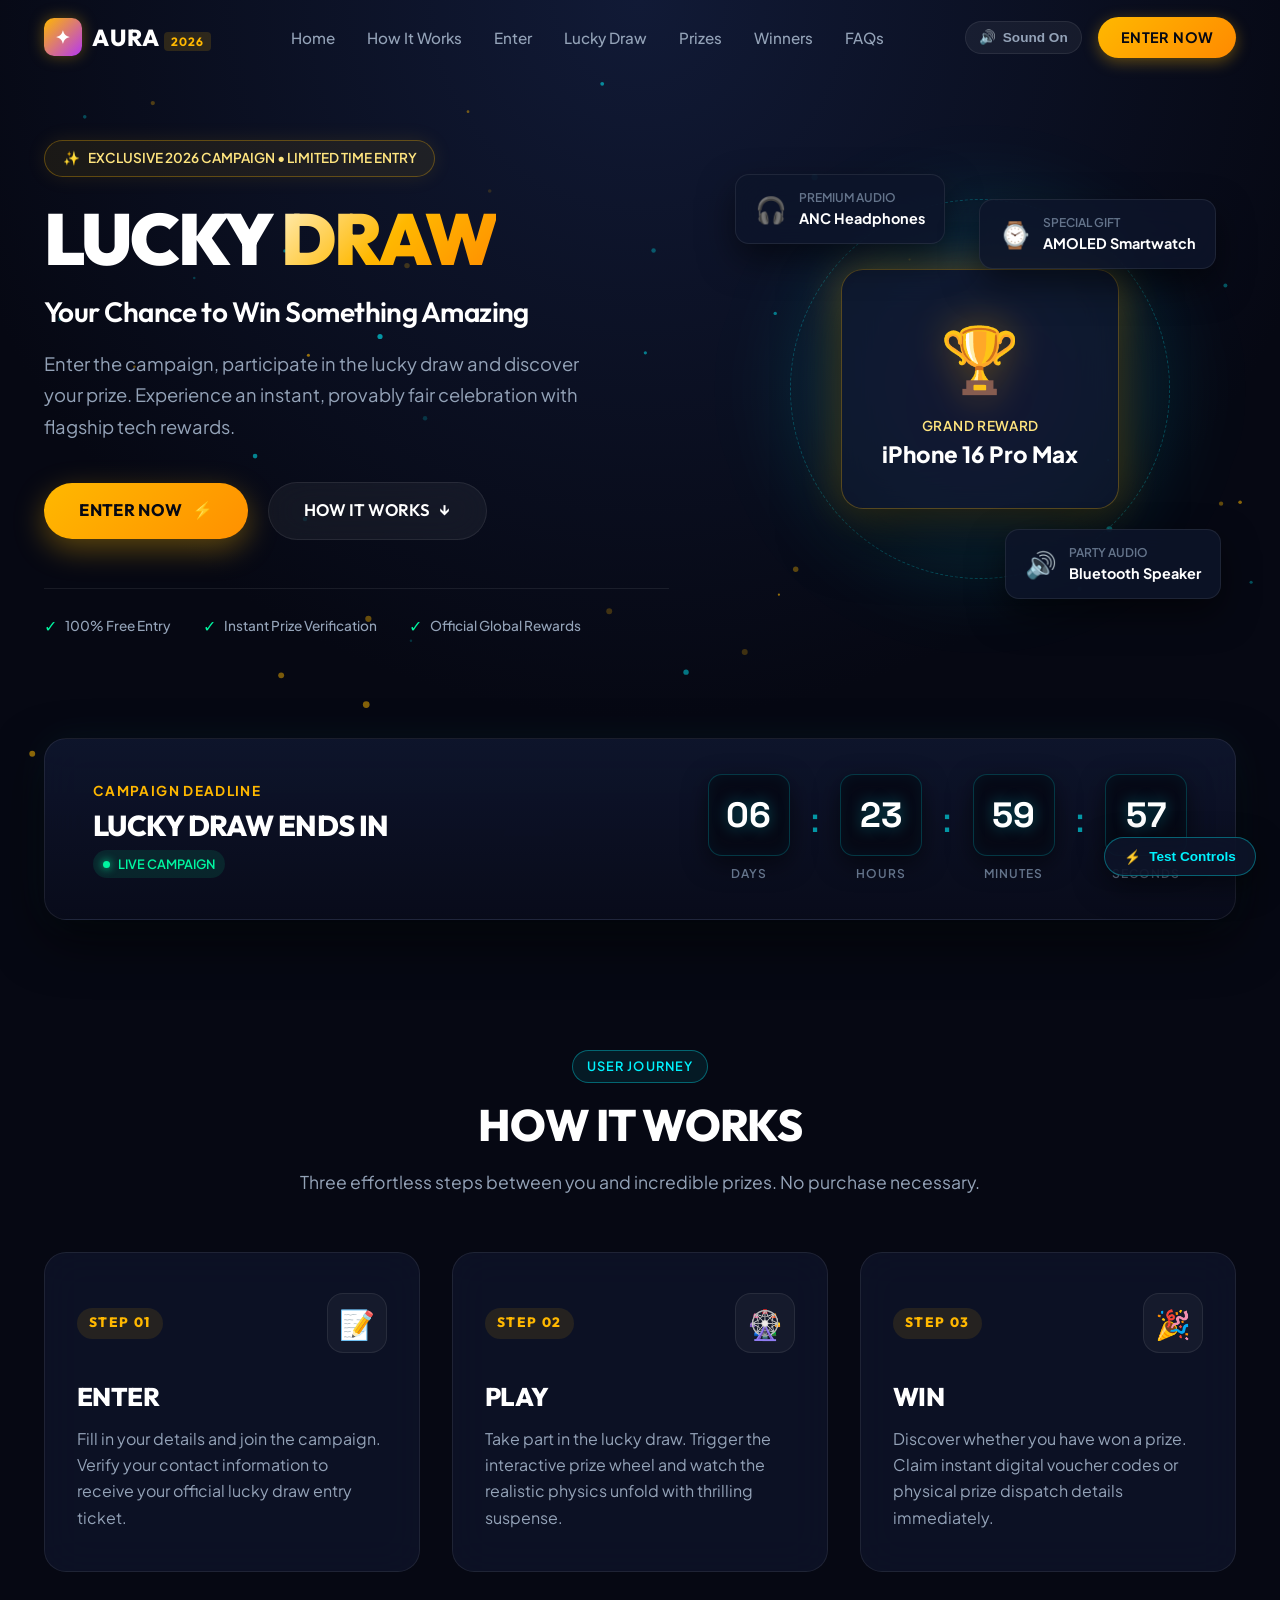
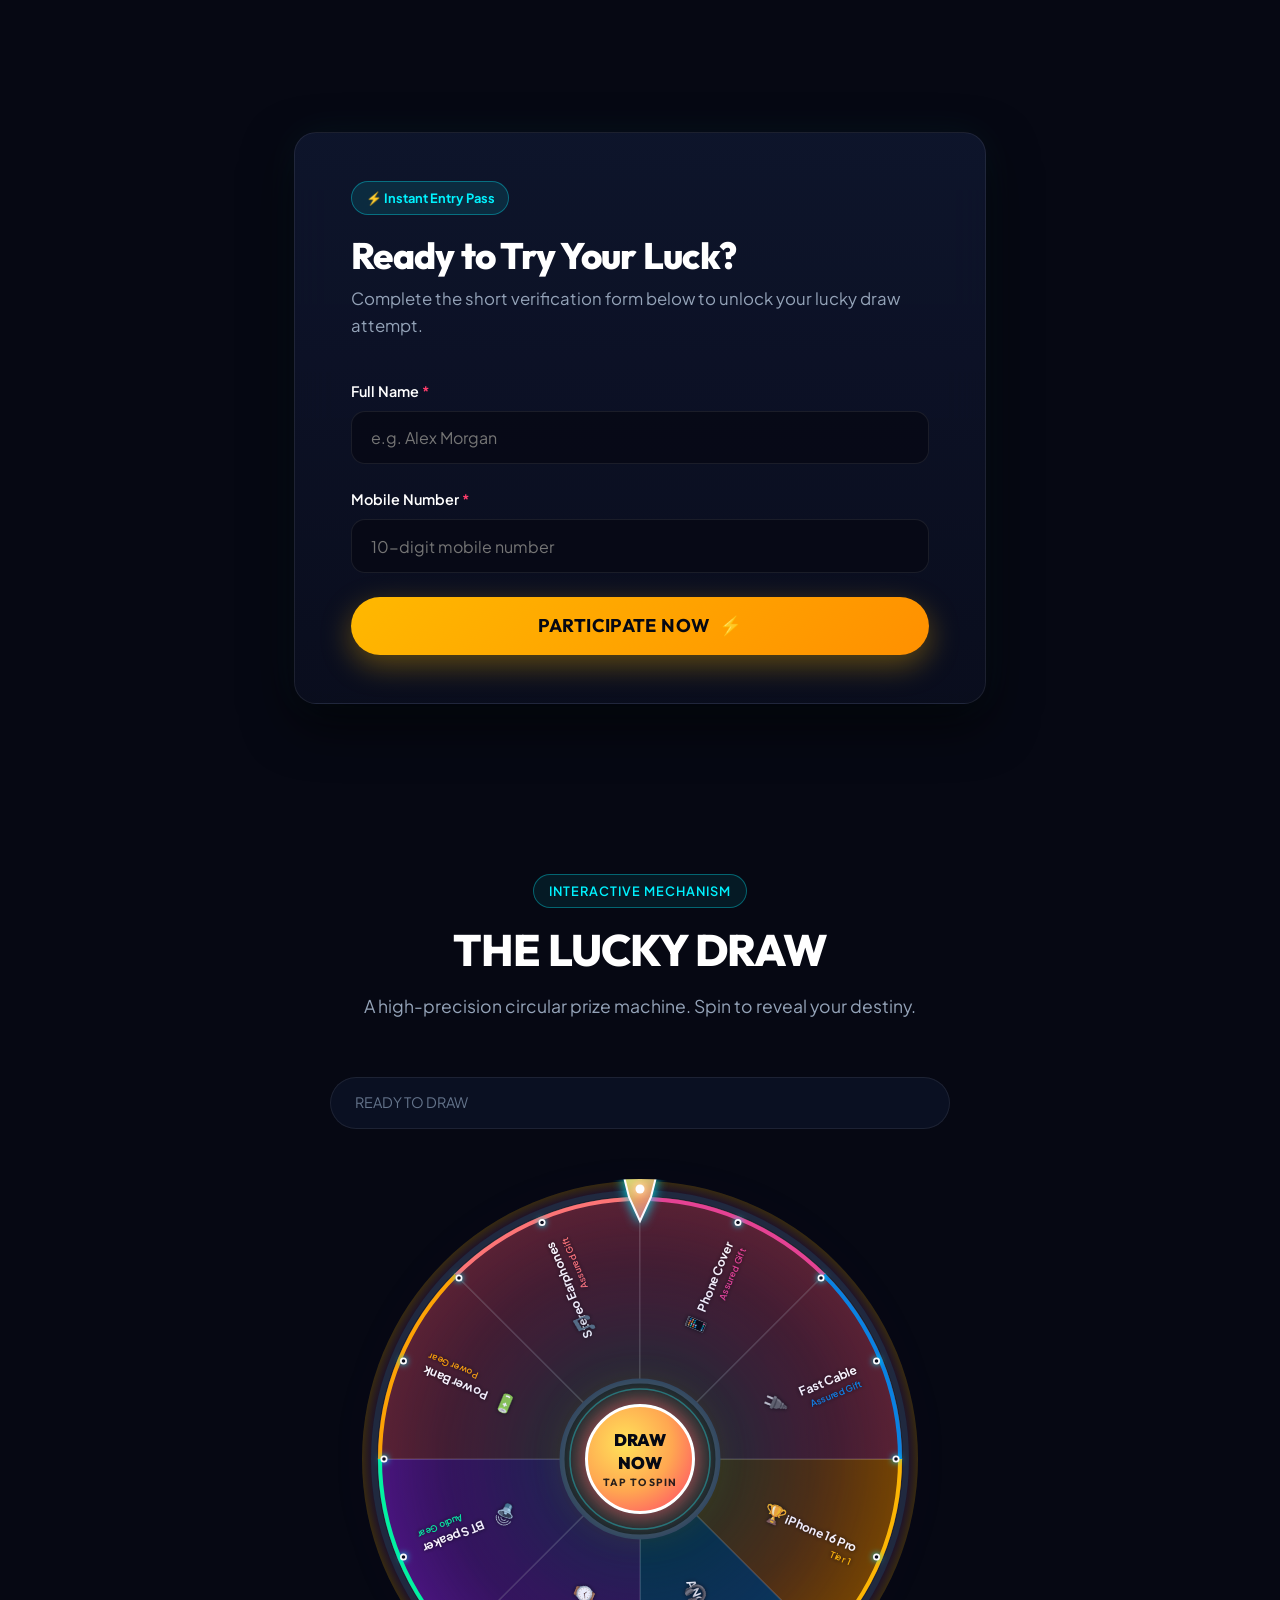
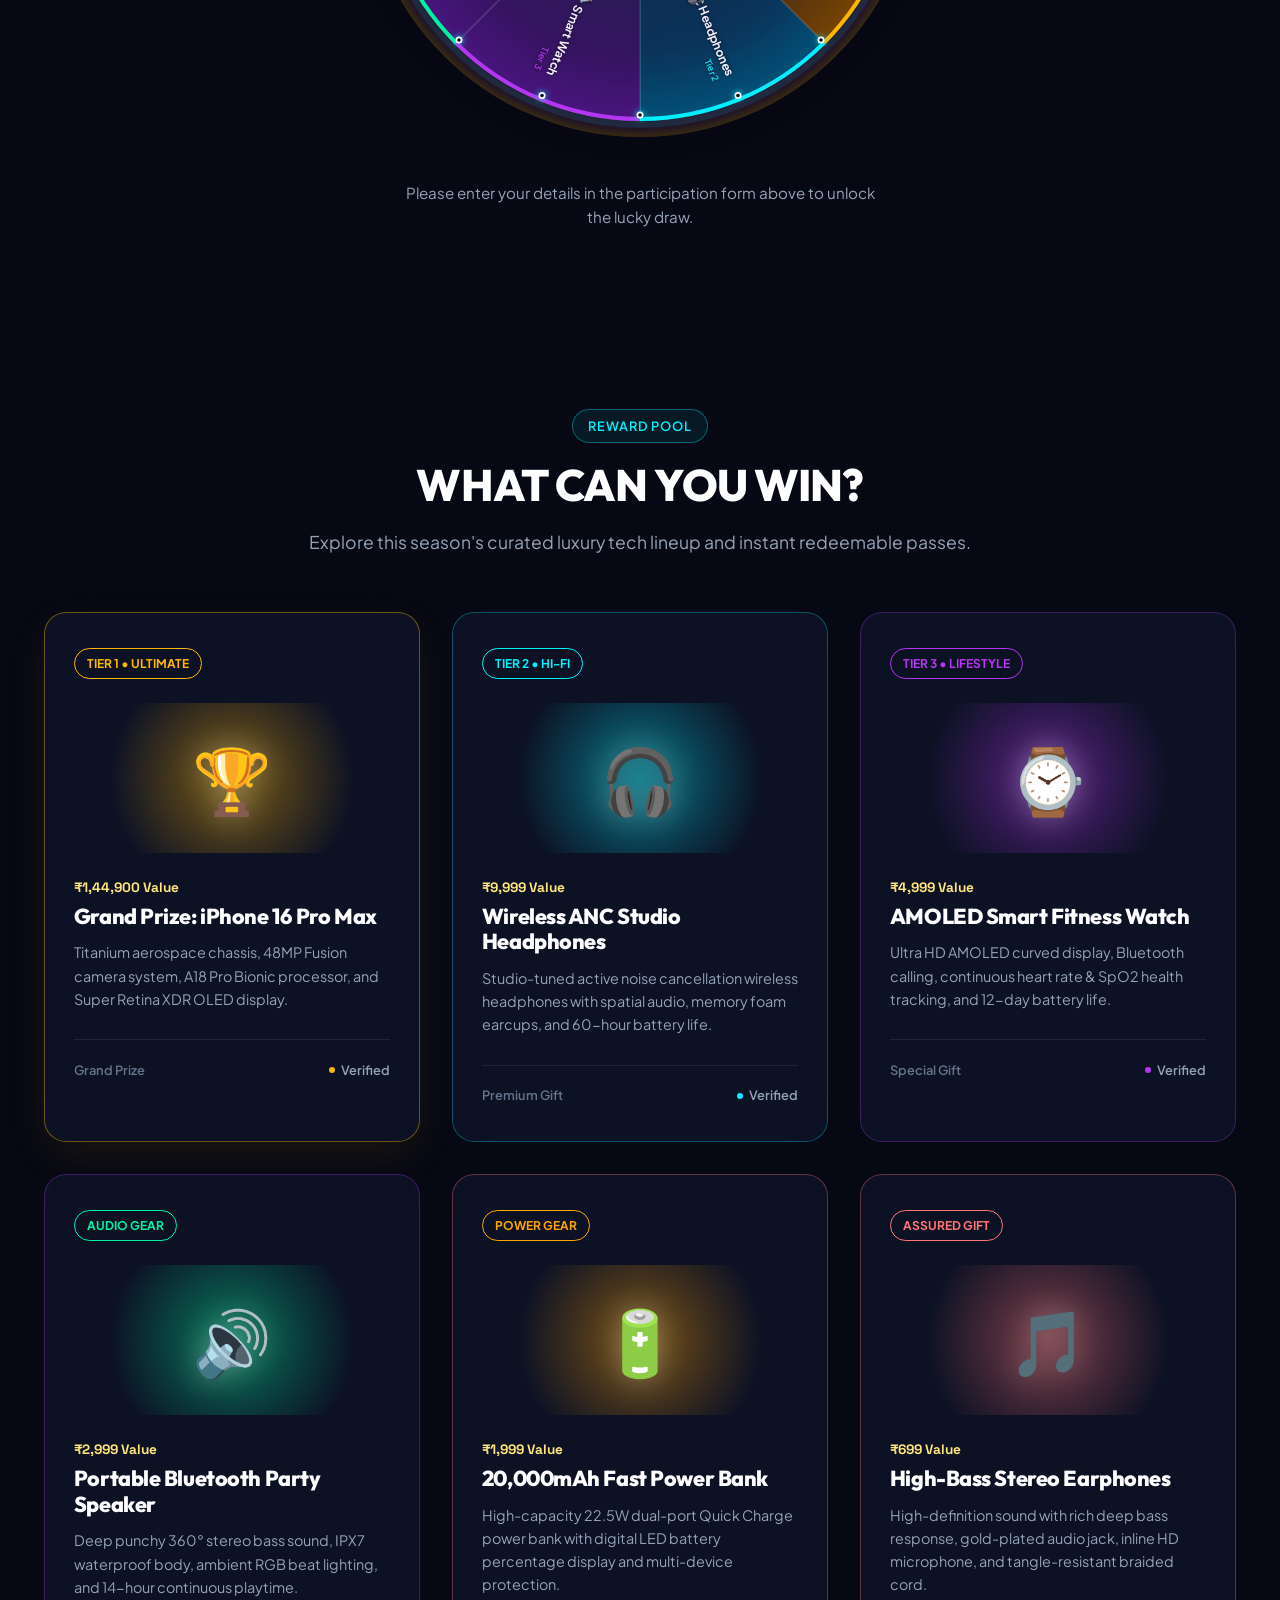
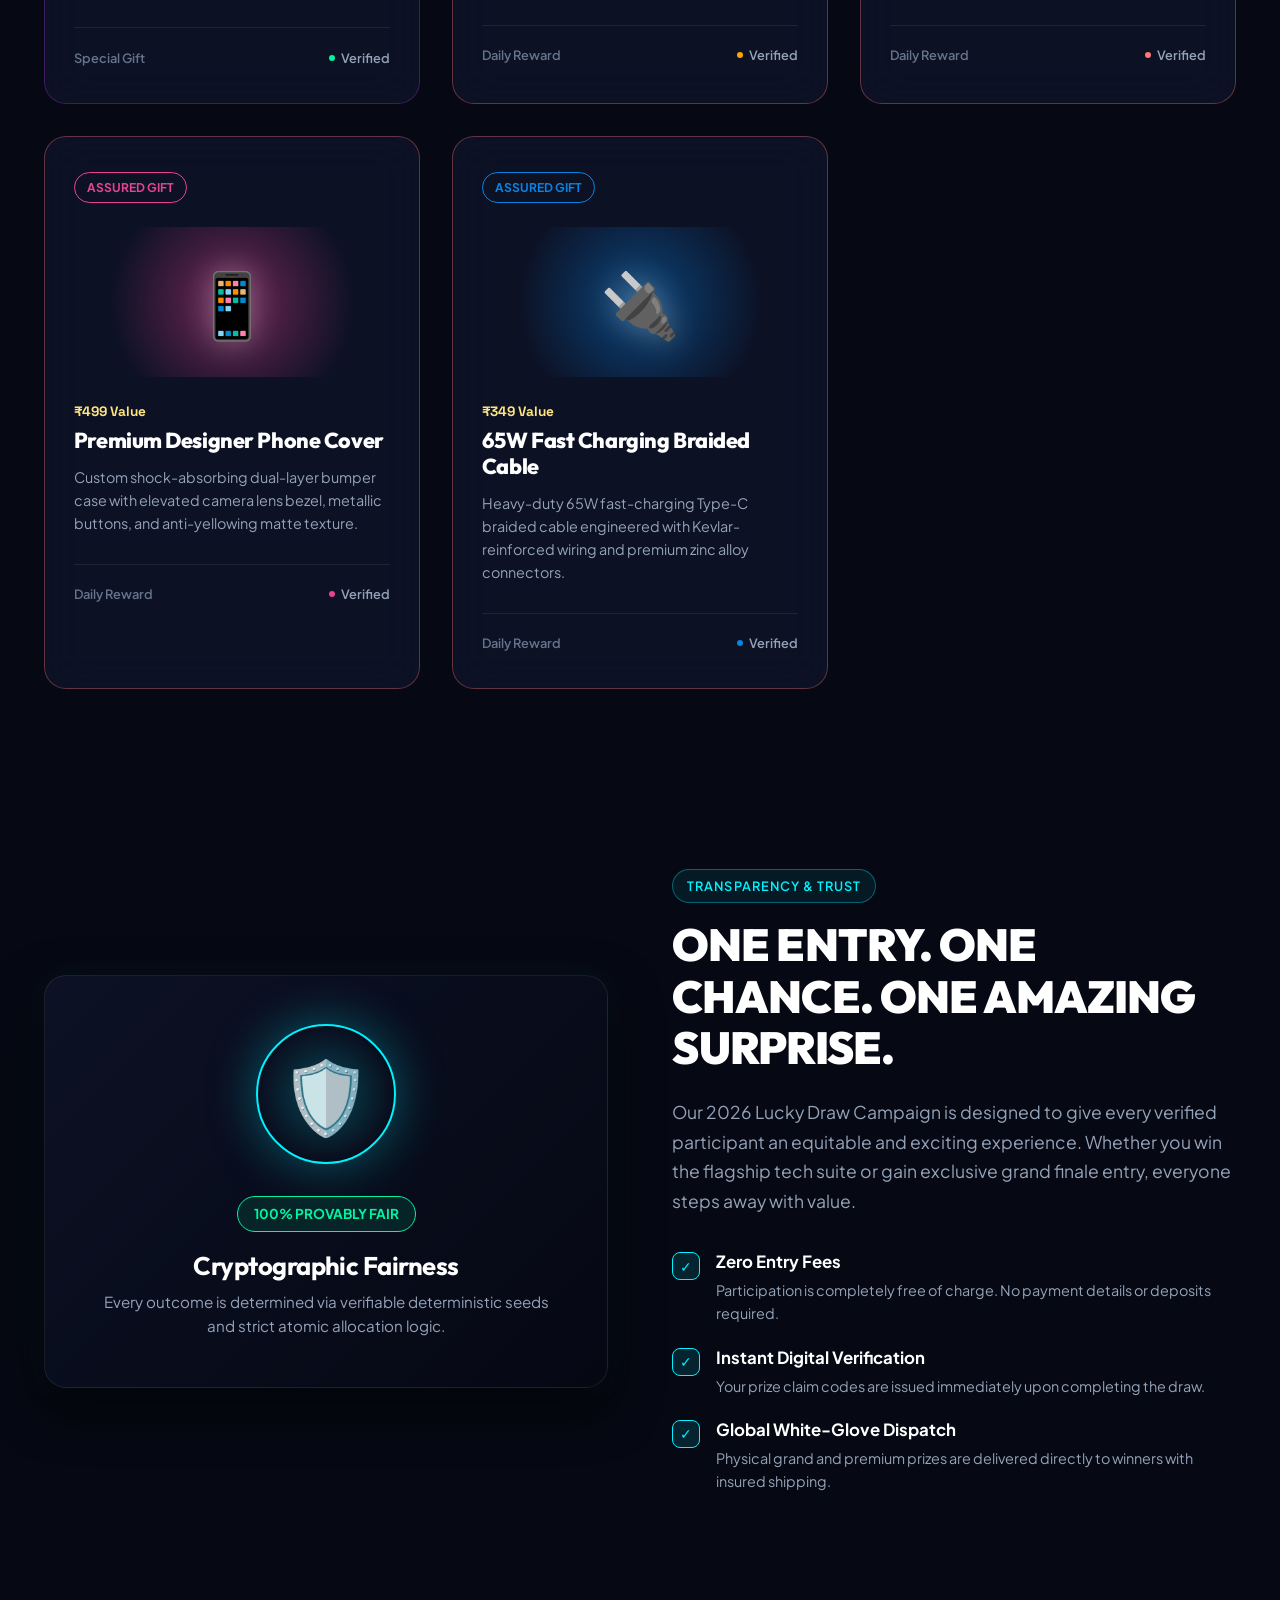
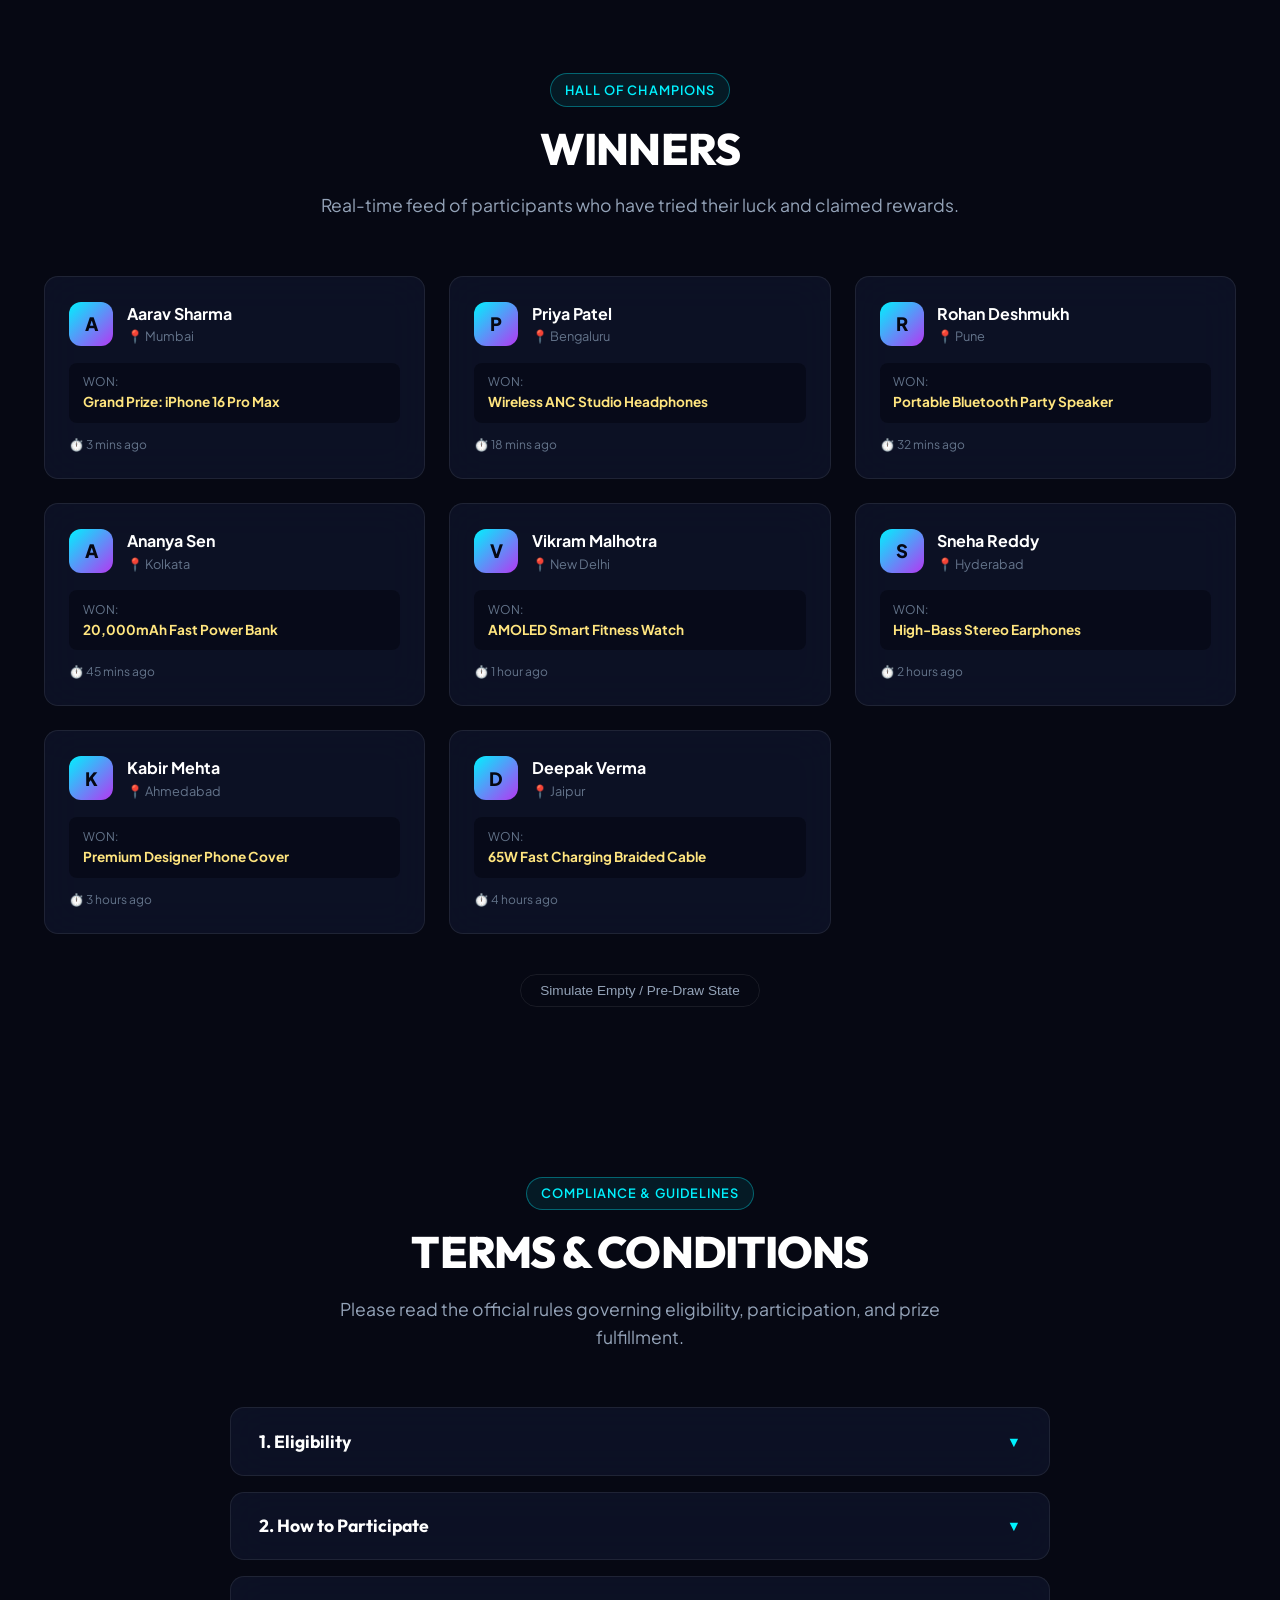
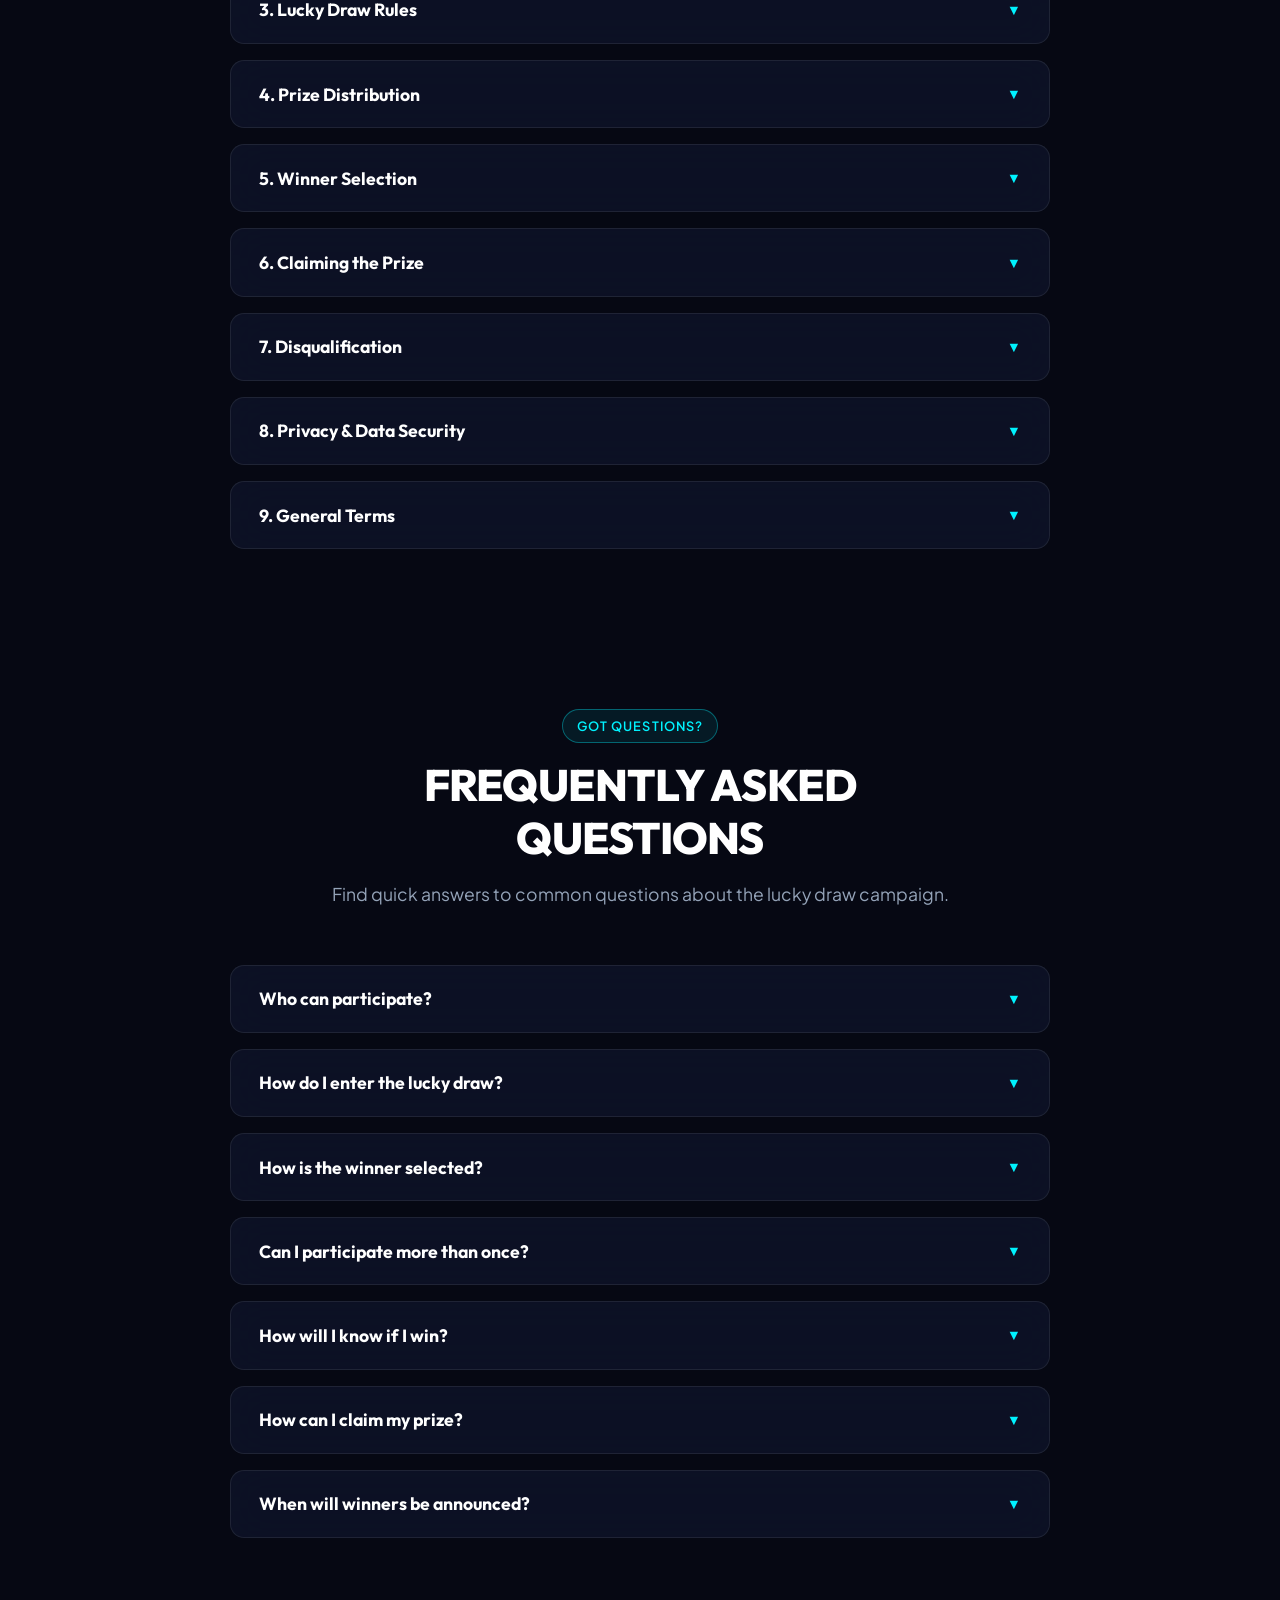
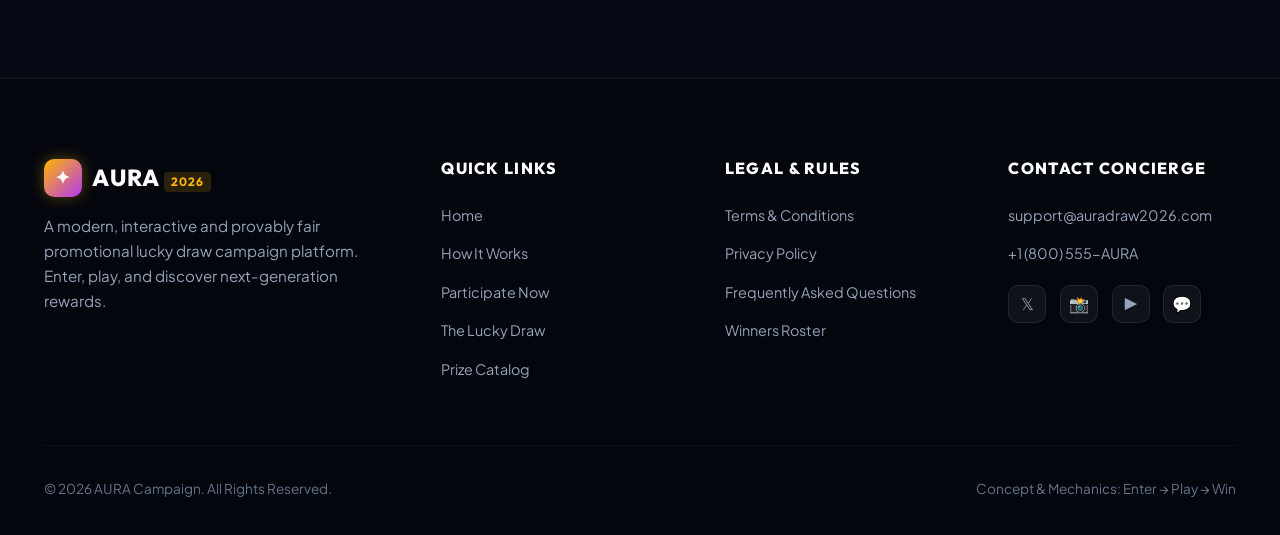
==== commit 70554bff: "feat: convert project to pure static frontend for instant 100% Vercel compatibility" ====
--- a/index.html
+++ b/index.html
@@ -39,7 +39,6 @@
                     <li><a href="#prizes" class="nav-link">Prizes</a></li>
                     <li><a href="#winners" class="nav-link">Winners</a></li>
                     <li><a href="#faqs" class="nav-link">FAQs</a></li>
-                    <li><a href="/admin" class="nav-link" style="color:var(--gold); font-weight:700;">🔐 Admin Portal</a></li>
                 </ul>
             </nav>
 
@@ -48,7 +47,6 @@
                     <span id="soundIcon">🔊</span>
                     <span id="soundStatusText">Sound On</span>
                 </button>
-                <a href="/admin" class="sound-btn" style="color:var(--gold); border-color:rgba(255,184,0,0.3); font-weight:700;" title="Admin Leads & Database">🔐 Leads</a>
                 <a href="#participate" class="btn-header-cta">ENTER NOW</a>
                 <button id="navToggle" class="nav-toggle" type="button" aria-label="Toggle Navigation Menu">☰</button>
             </div>
@@ -750,7 +748,6 @@
                         <li><a href="#participate">Participate Now</a></li>
                         <li><a href="#drawGame">The Lucky Draw</a></li>
                         <li><a href="#prizes">Prize Catalog</a></li>
-                        <li><a href="/admin" style="color:var(--gold); font-weight:700;">🔐 Admin Portal / Leads</a></li>
                     </ul>
                 </div>
 
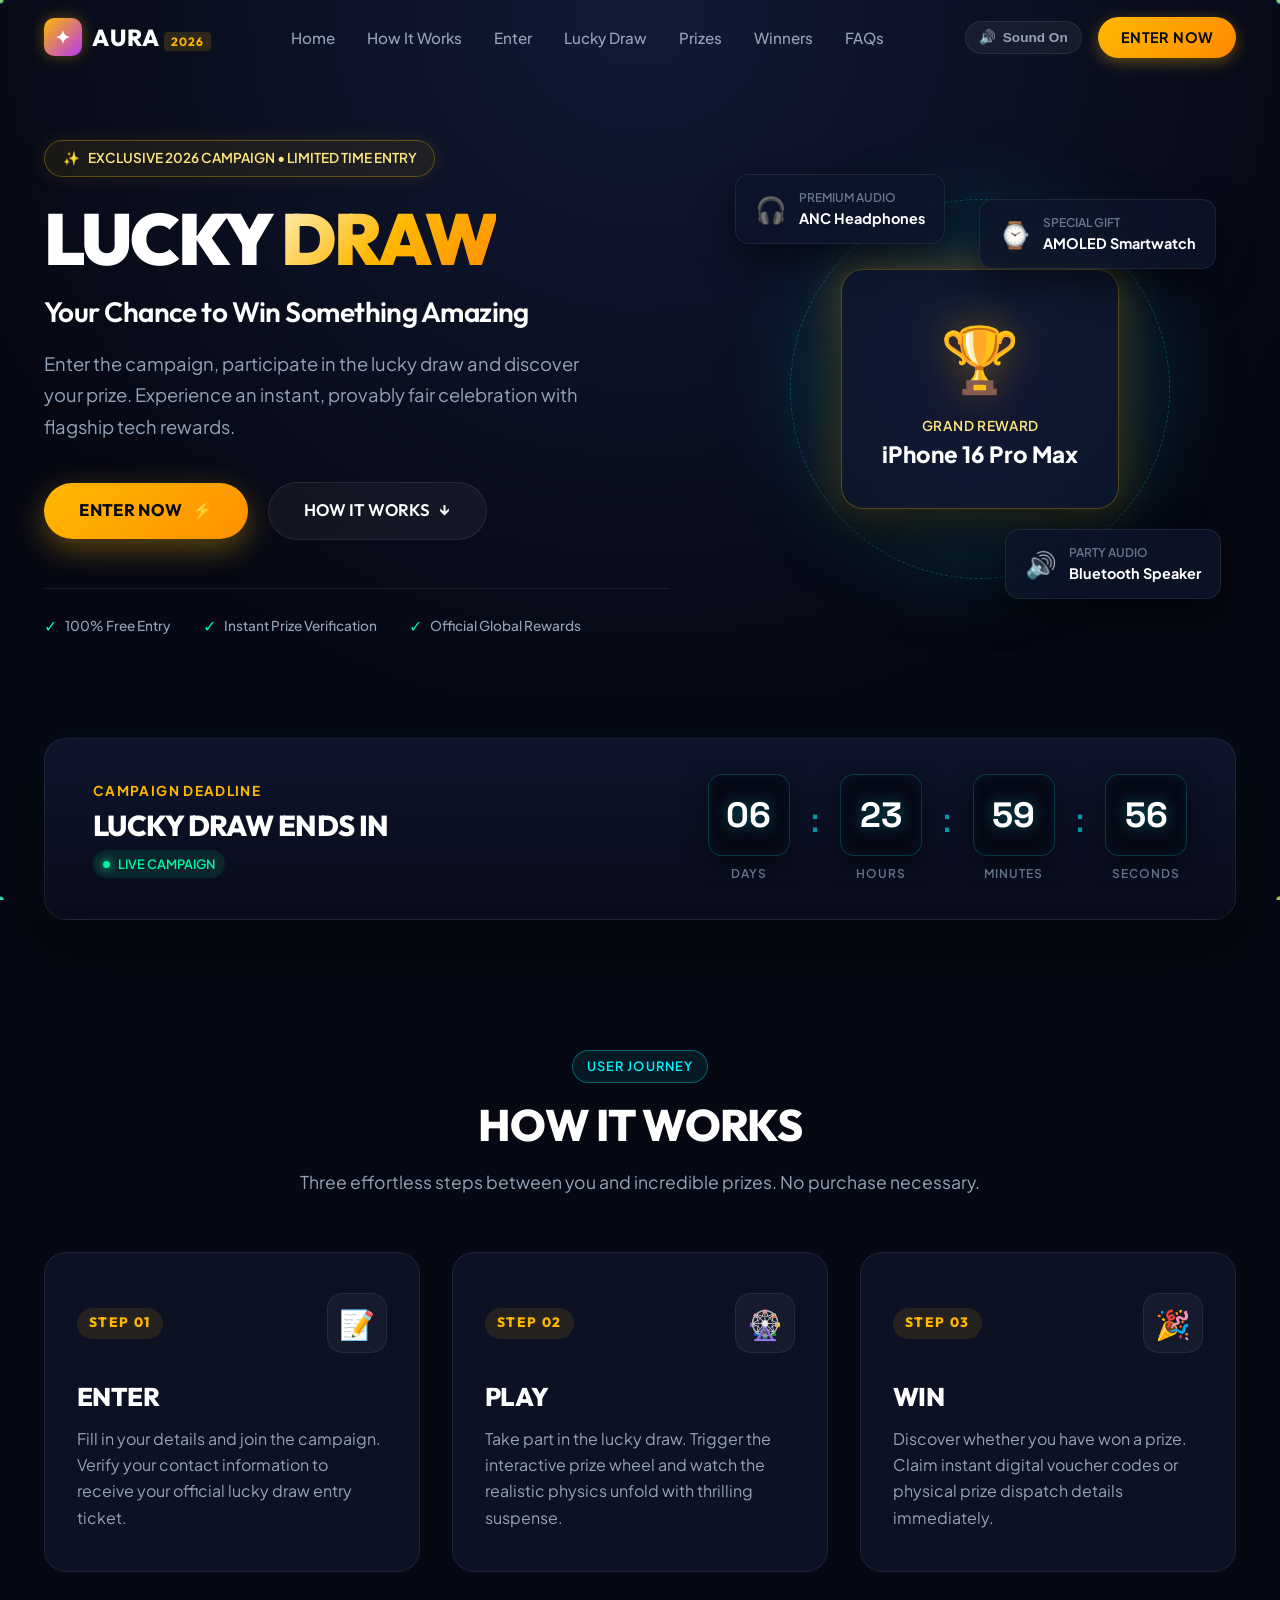
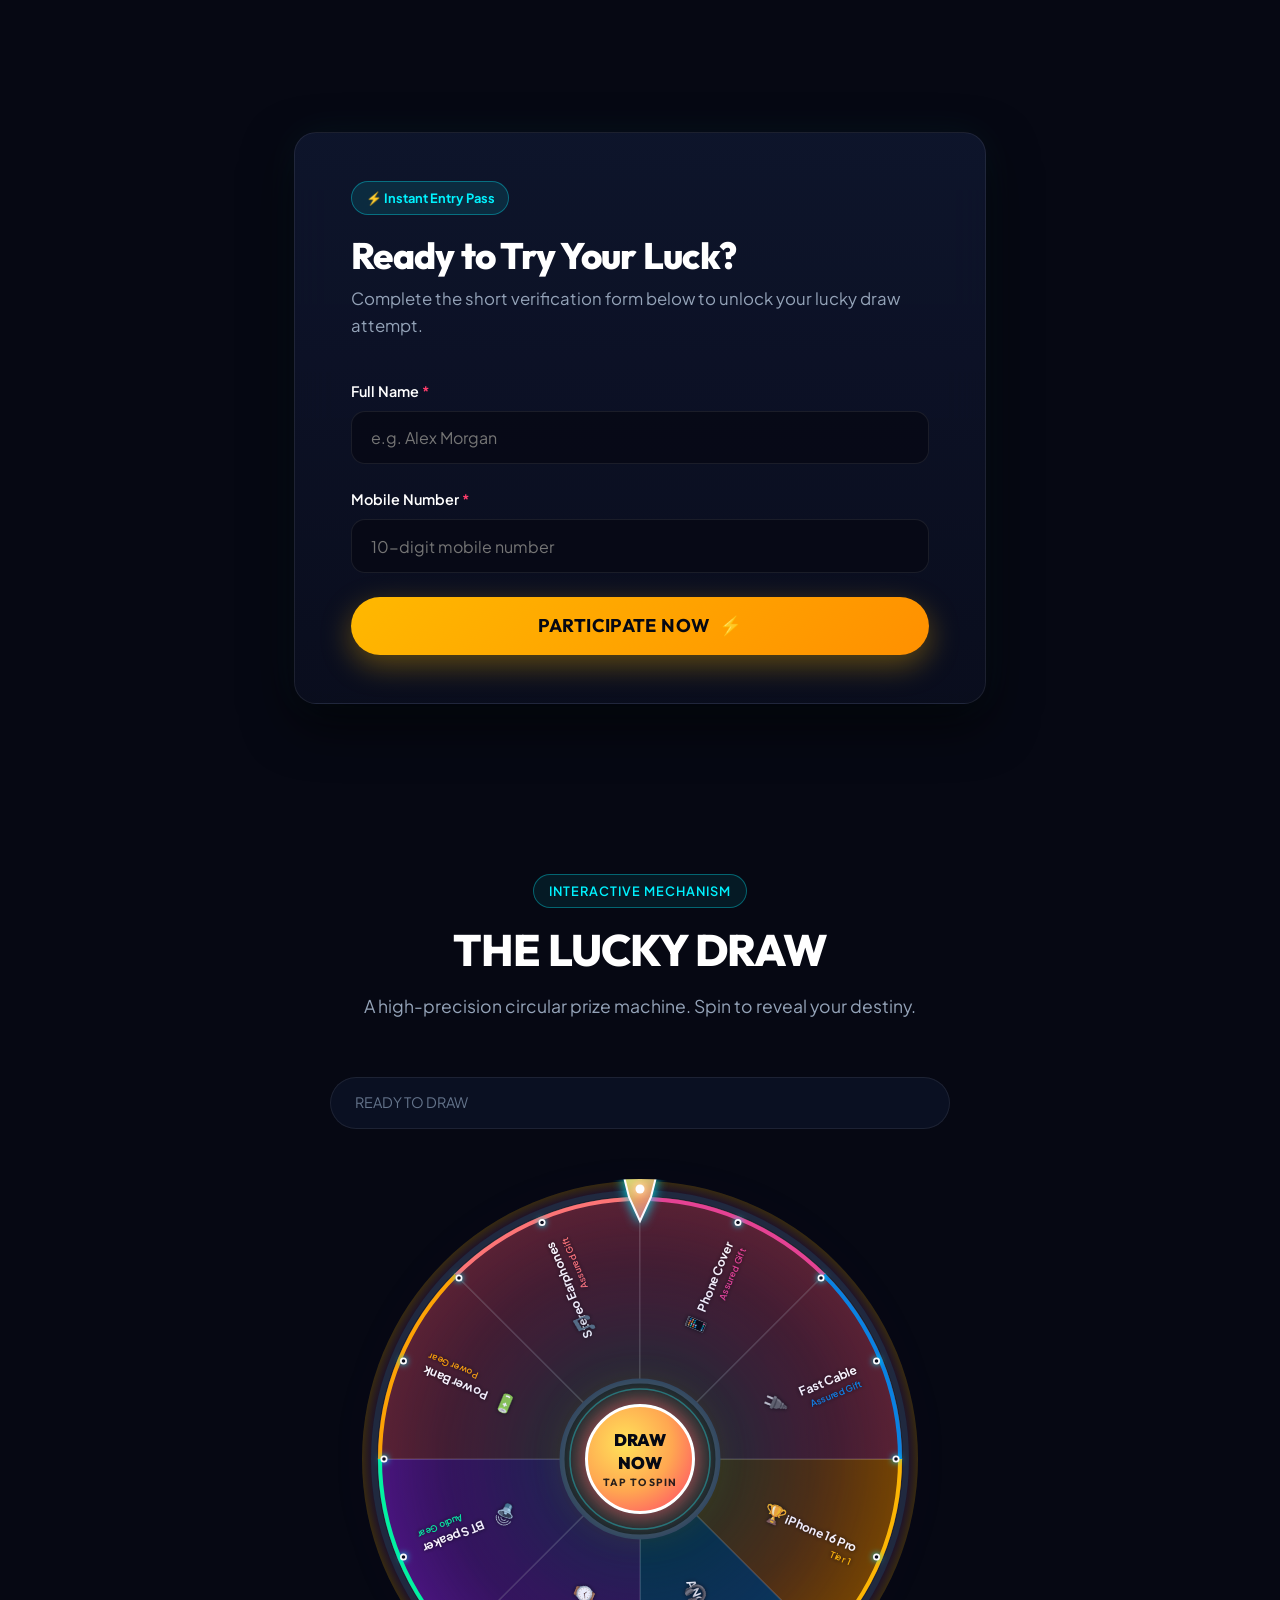
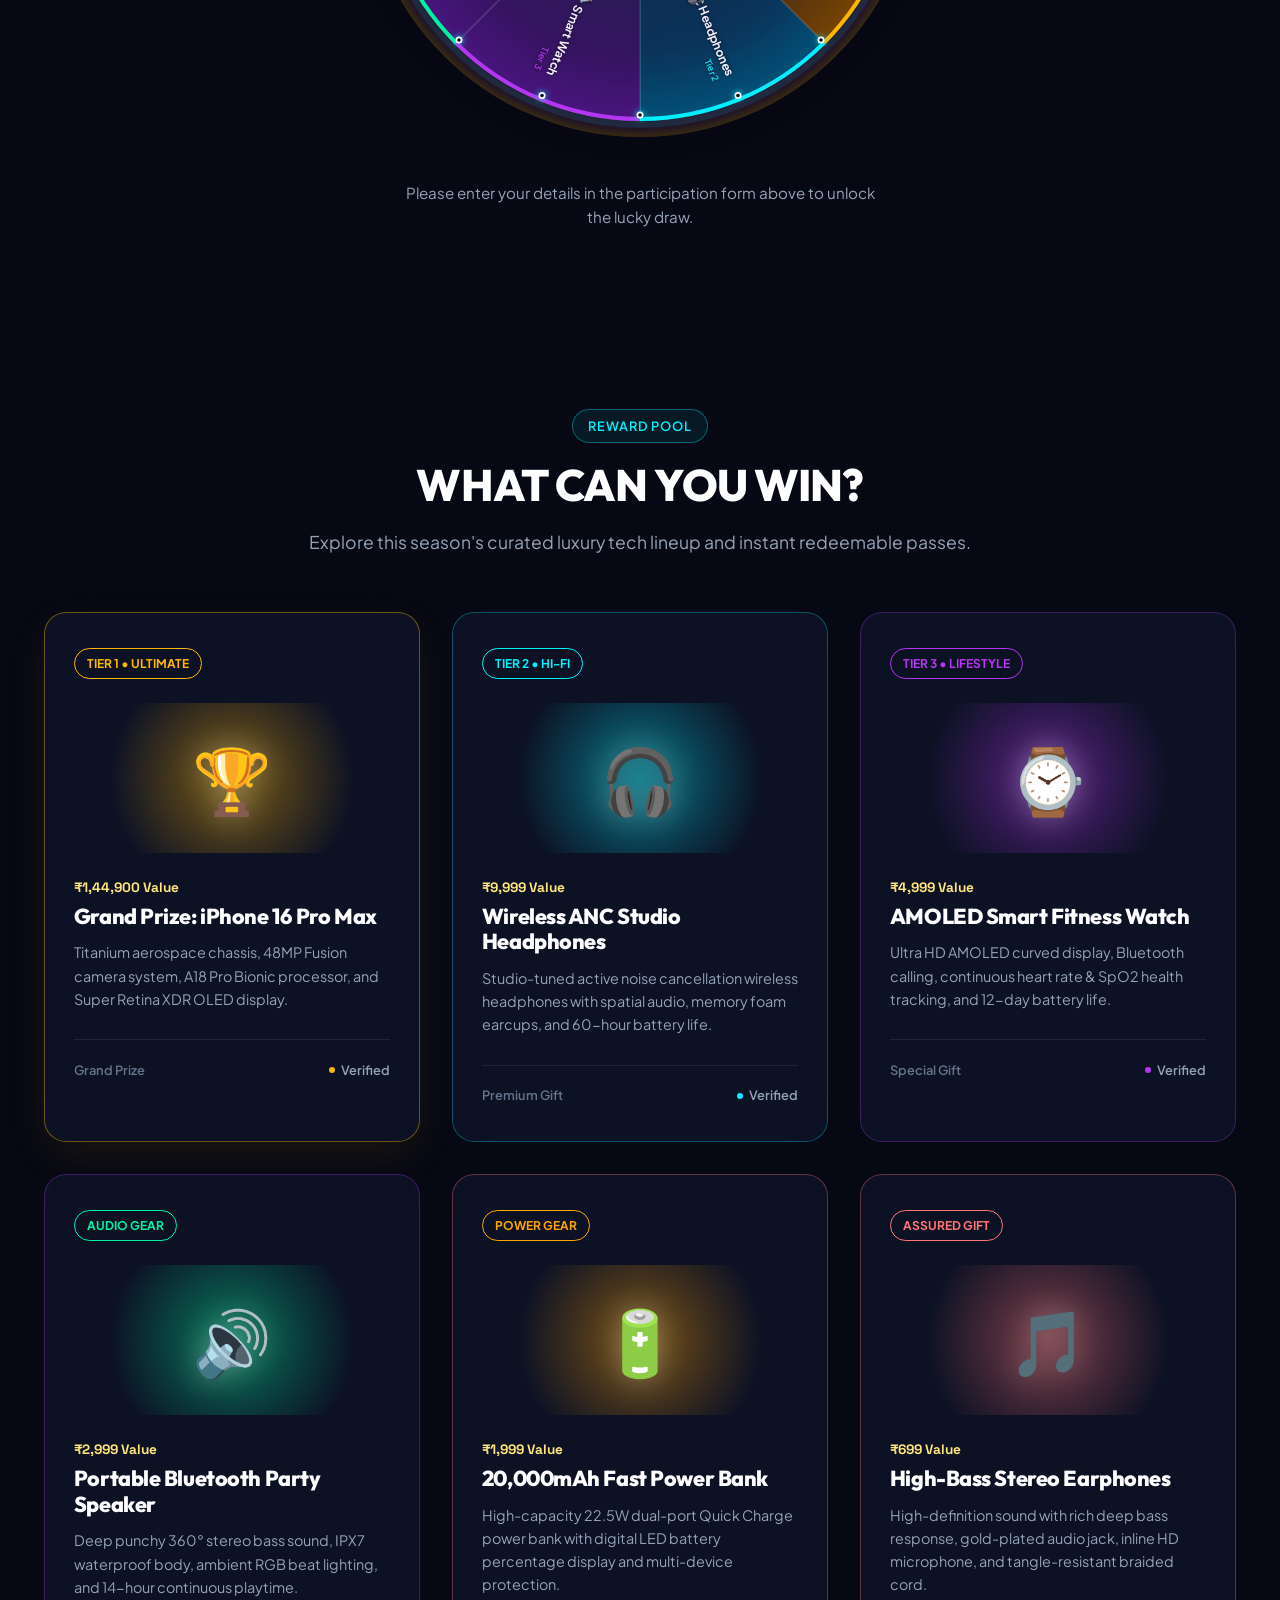
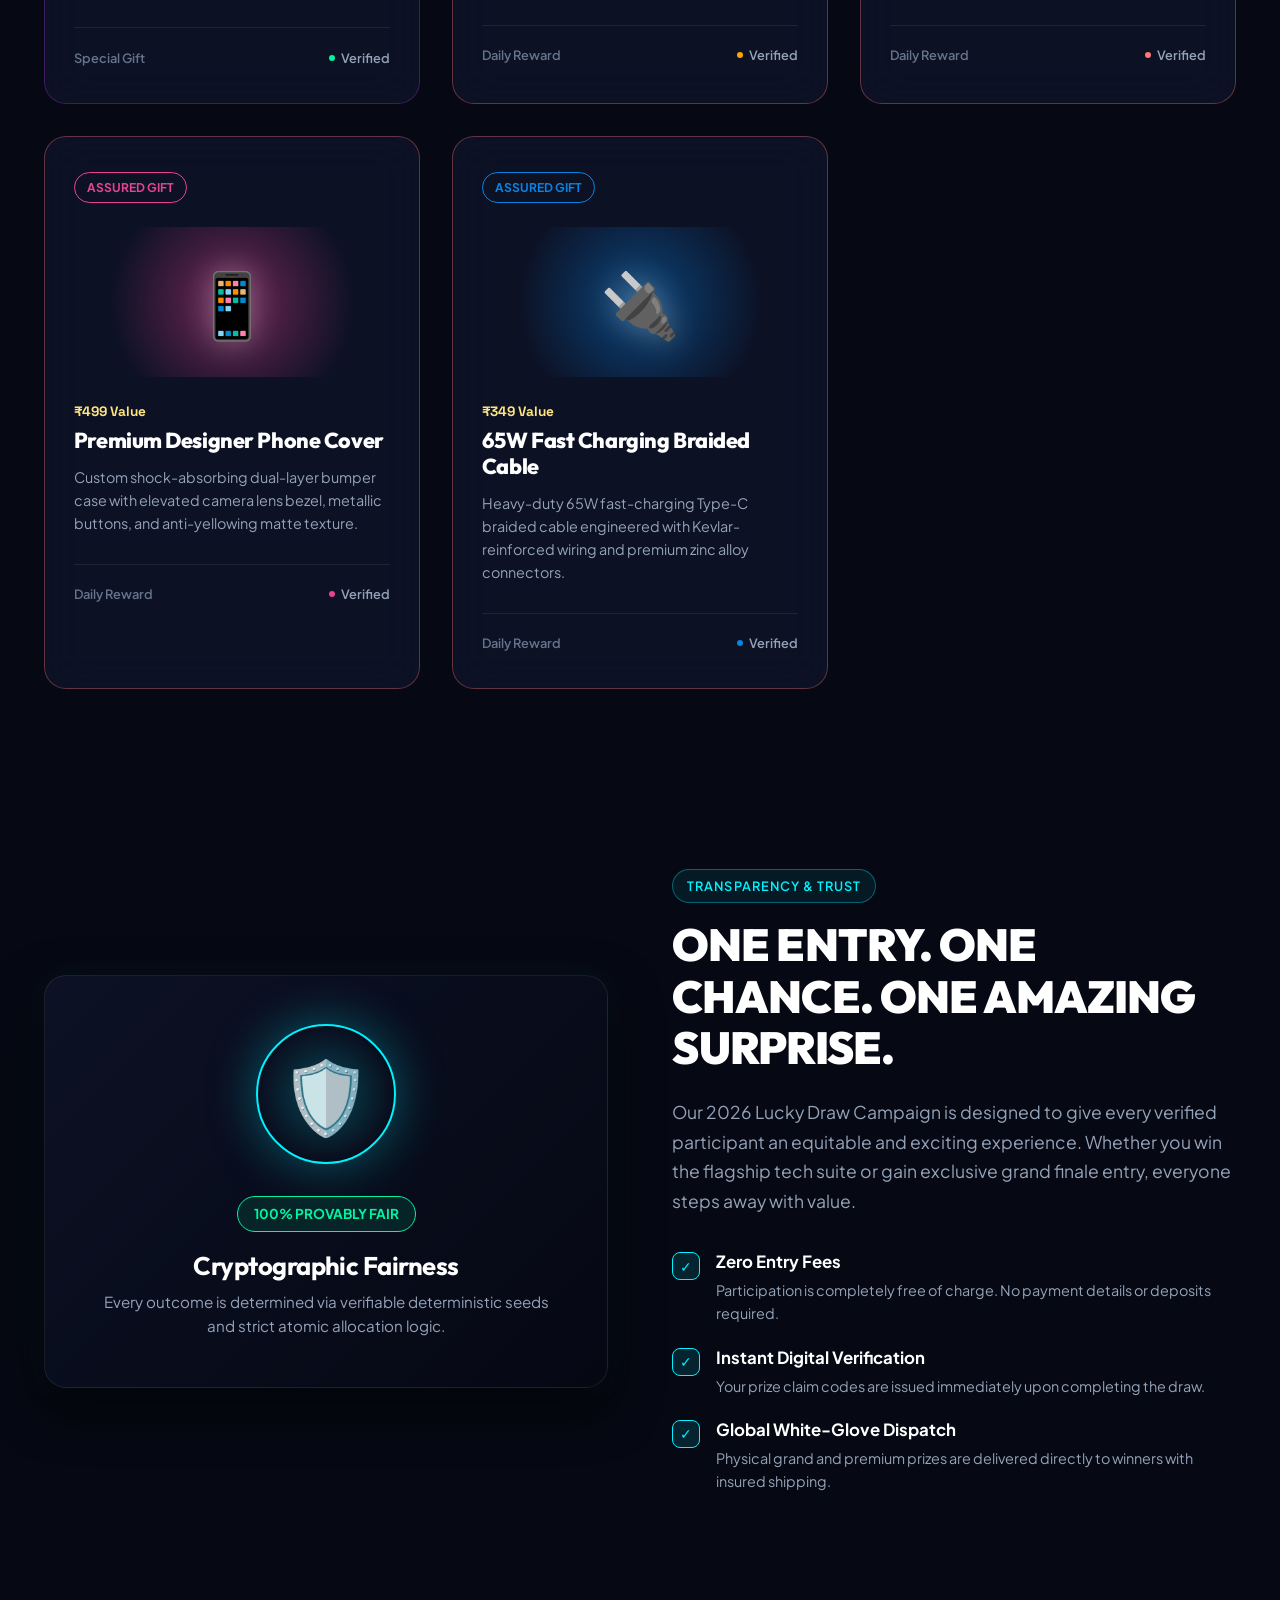
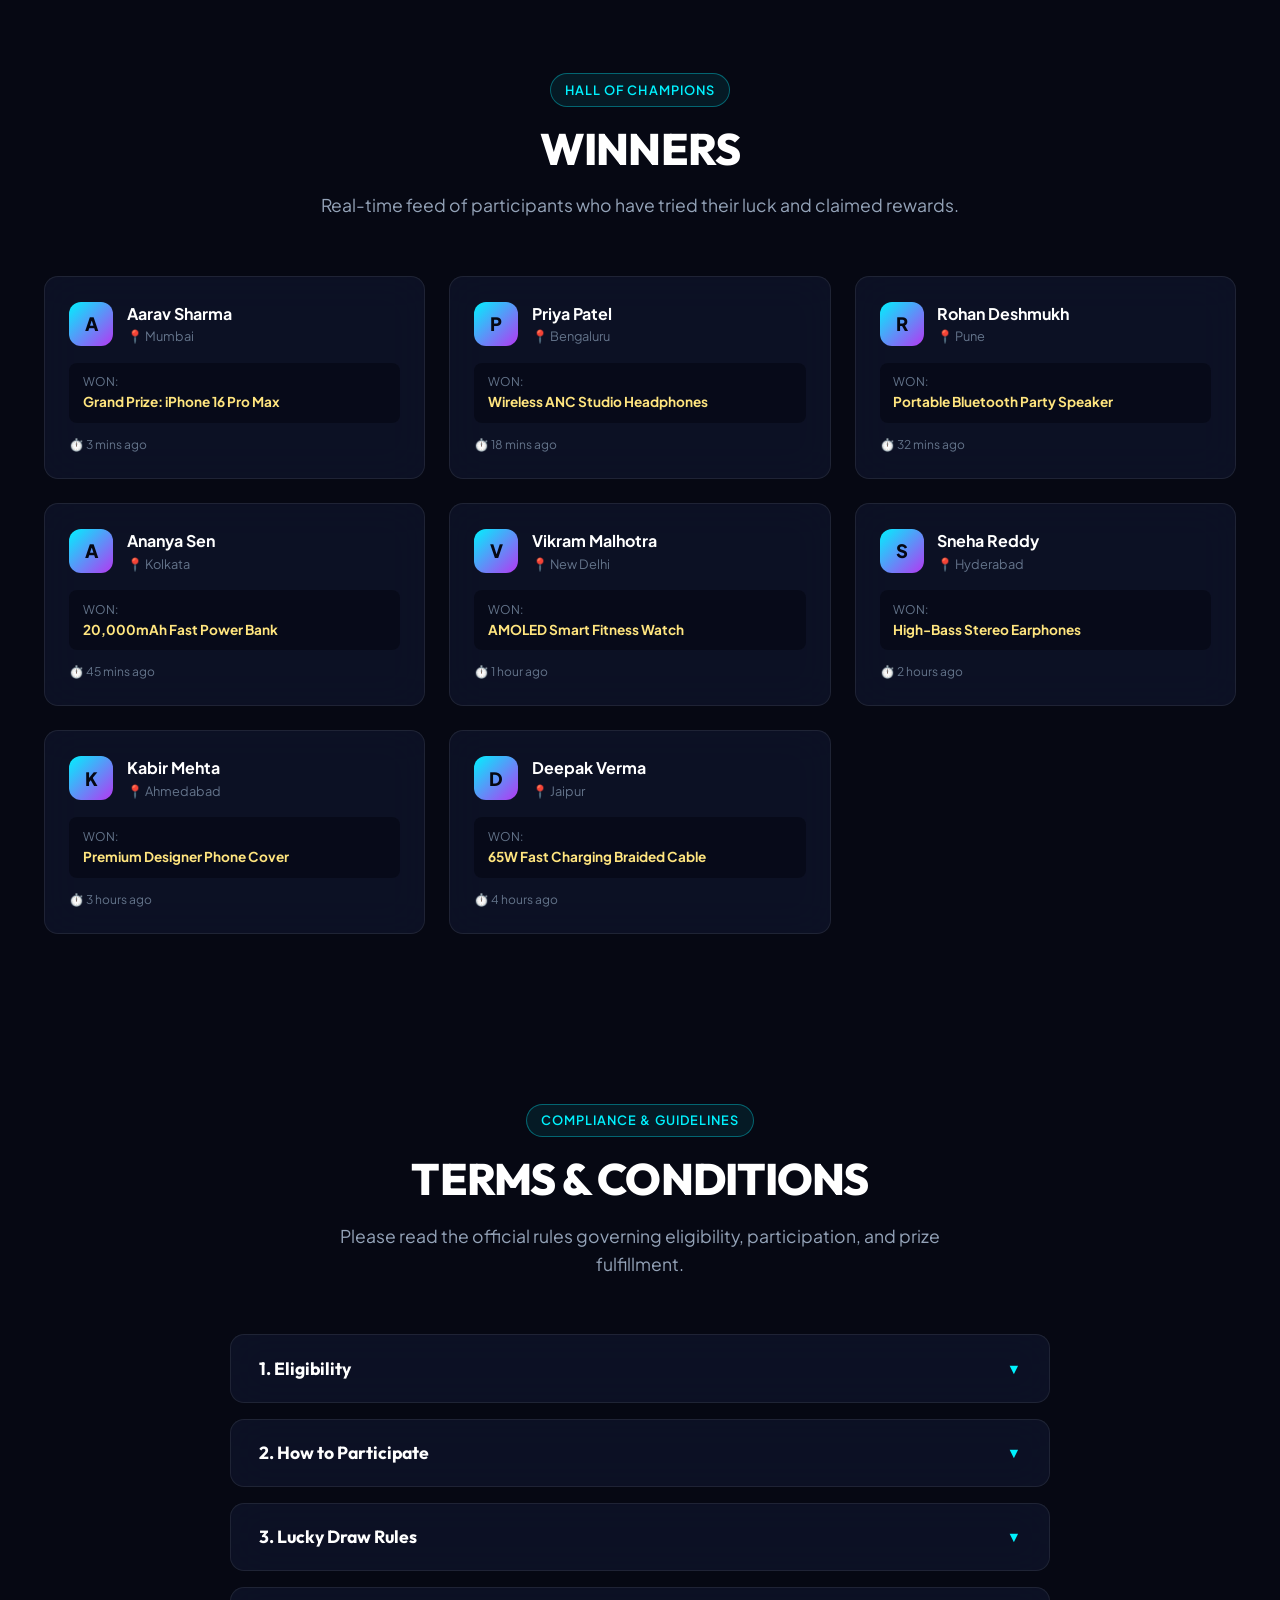
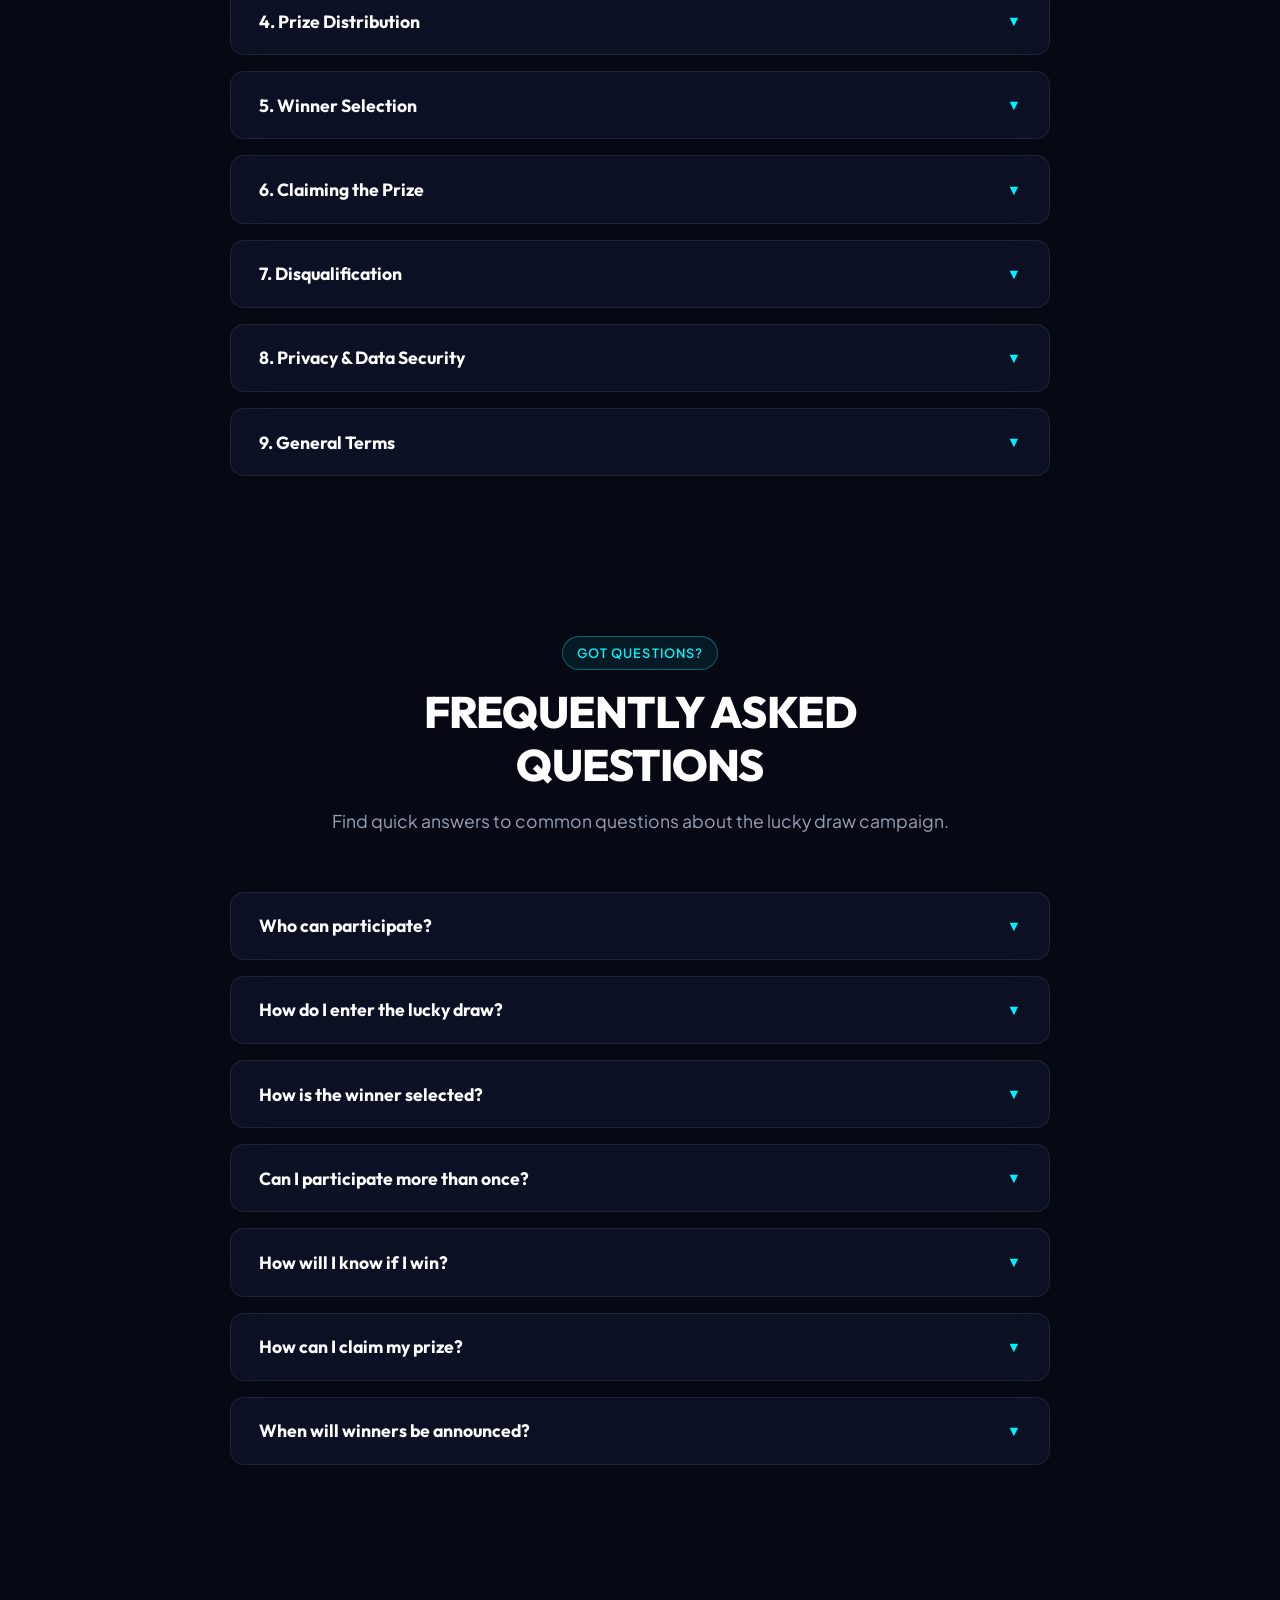
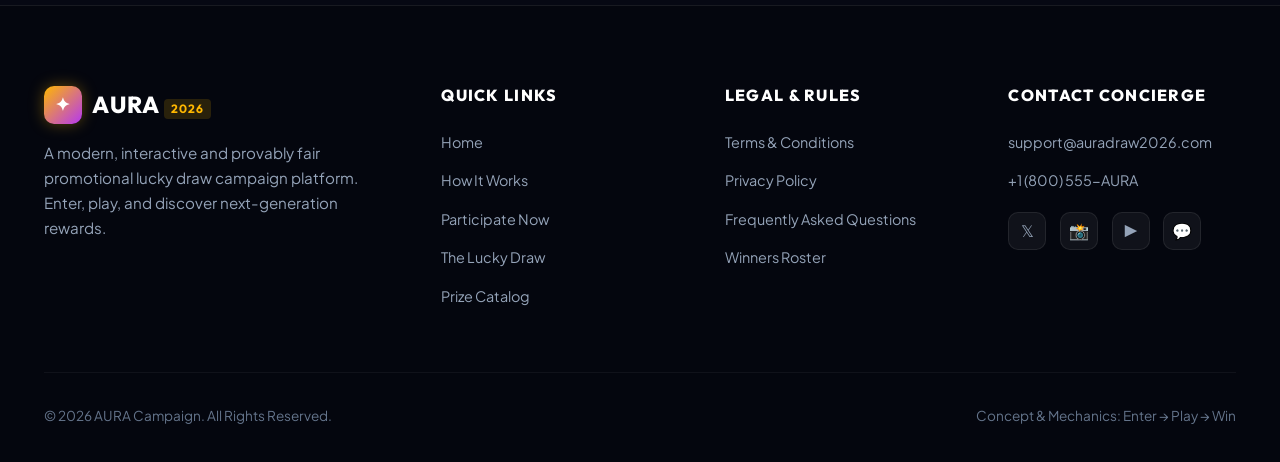
==== commit 52476e2e: "fix: remove test control buttons and support independent per-mobile number spins" ====
--- a/index.html
+++ b/index.html
@@ -391,12 +391,6 @@
                     <h3 class="fallback-title">Winners will be announced soon.</h3>
                     <p class="fallback-desc">The draw is currently ongoing. Stay tuned for the upcoming announcement roll.</p>
                 </div>
-
-                <div class="winners-action-row">
-                    <button id="btnToggleWinnersState" class="btn-toggle-state" type="button">
-                        Simulate Empty / Pre-Draw State
-                    </button>
-                </div>
             </div>
         </section>
 
@@ -660,18 +654,18 @@
                         <span>CLAIM YOUR PRIZE</span>
                         <span>🎁</span>
                     </button>
-                    <button id="btnBackHome" class="btn-secondary" type="button">
-                        <span>BACK TO HOME</span>
+                    <button id="btnSpinAnother" class="btn-secondary" type="button">
+                        <span>🔄 SPIN WITH ANOTHER NUMBER</span>
                     </button>
                 </div>
             </div>
 
-            <!-- NON-WINNER STATE -->
+            <!-- NON-WINNER STATE (FALLBACK) -->
             <div id="modalNonWinnerState" style="display: none;">
                 <div class="non-winner-icon">✨</div>
-                <h2 class="non-winner-title">BETTER LUCK NEXT TIME!</h2>
+                <h2 class="non-winner-title">SPECIAL REWARD ENTRY!</h2>
                 <p class="non-winner-message">
-                    Thank you for participating. Keep an eye out for our next exciting campaign. Your entry ticket has been entered into the Grand Finale community raffle!
+                    Thank you for participating! Your entry ticket has been entered into the Grand Finale community raffle.
                 </p>
                 <div class="modal-button-group">
                     <button id="btnNonWinnerHome" class="btn-primary" type="button">
@@ -783,38 +777,6 @@
         </div>
     </footer>
 
-    <!-- DEMO / TEST CONTROLS DRAWER (For testing & review) -->
-    <button id="btnToggleDemo" class="demo-toggle-pill" type="button" title="Test &amp; Preview Controls">
-        <span>⚡</span>
-        <span>Test Controls</span>
-    </button>
-
-    <aside id="demoDrawer" class="demo-drawer" aria-label="Demo Tester Controls">
-        <div class="demo-header">
-            <span class="demo-title">⚡ Developer / Tester Suite</span>
-            <button id="btnCloseDemo" class="demo-close-btn" type="button">✕</button>
-        </div>
-
-        <div class="demo-subtitle">Force Draw Outcome</div>
-        <div class="demo-buttons-grid">
-            <button class="btn-demo-action" data-force-prize="grand_prize">🏆 Force iPhone 16 Pro Max</button>
-            <button class="btn-demo-action" data-force-prize="anc_headphones">🎧 Force ANC Headphones</button>
-            <button class="btn-demo-action" data-force-prize="smart_watch">⌚ Force Smart Watch</button>
-            <button class="btn-demo-action" data-force-prize="bt_speaker">🔊 Force BT Speaker</button>
-            <button class="btn-demo-action" data-force-prize="power_bank">🔋 Force 20,000mAh Power Bank</button>
-            <button class="btn-demo-action" data-force-prize="earphones">🎵 Force Stereo Earphones</button>
-            <button class="btn-demo-action" data-force-prize="phone_cover">📱 Force Phone Cover</button>
-            <button class="btn-demo-action" data-force-prize="fast_cable">🔌 Force Fast Cable</button>
-        </div>
-
-        <div class="demo-subtitle">Simulations</div>
-        <div class="demo-buttons-grid">
-            <button id="btnTestConfetti" class="btn-demo-action">🎉 Trigger Confetti &amp; Fanfare</button>
-            <button id="btnResetParticipant" class="btn-demo-action">🔄 Reset Registration &amp; Spin State</button>
-            <button id="btnToggleCampaignClosed" class="btn-demo-action">⏱️ Toggle Campaign Closed</button>
-        </div>
-    </aside>
-
     <!-- Application JavaScript Modules -->
     <script src="assets/js/prizes-config.js"></script>
     <script src="assets/js/audio-synth.js"></script>
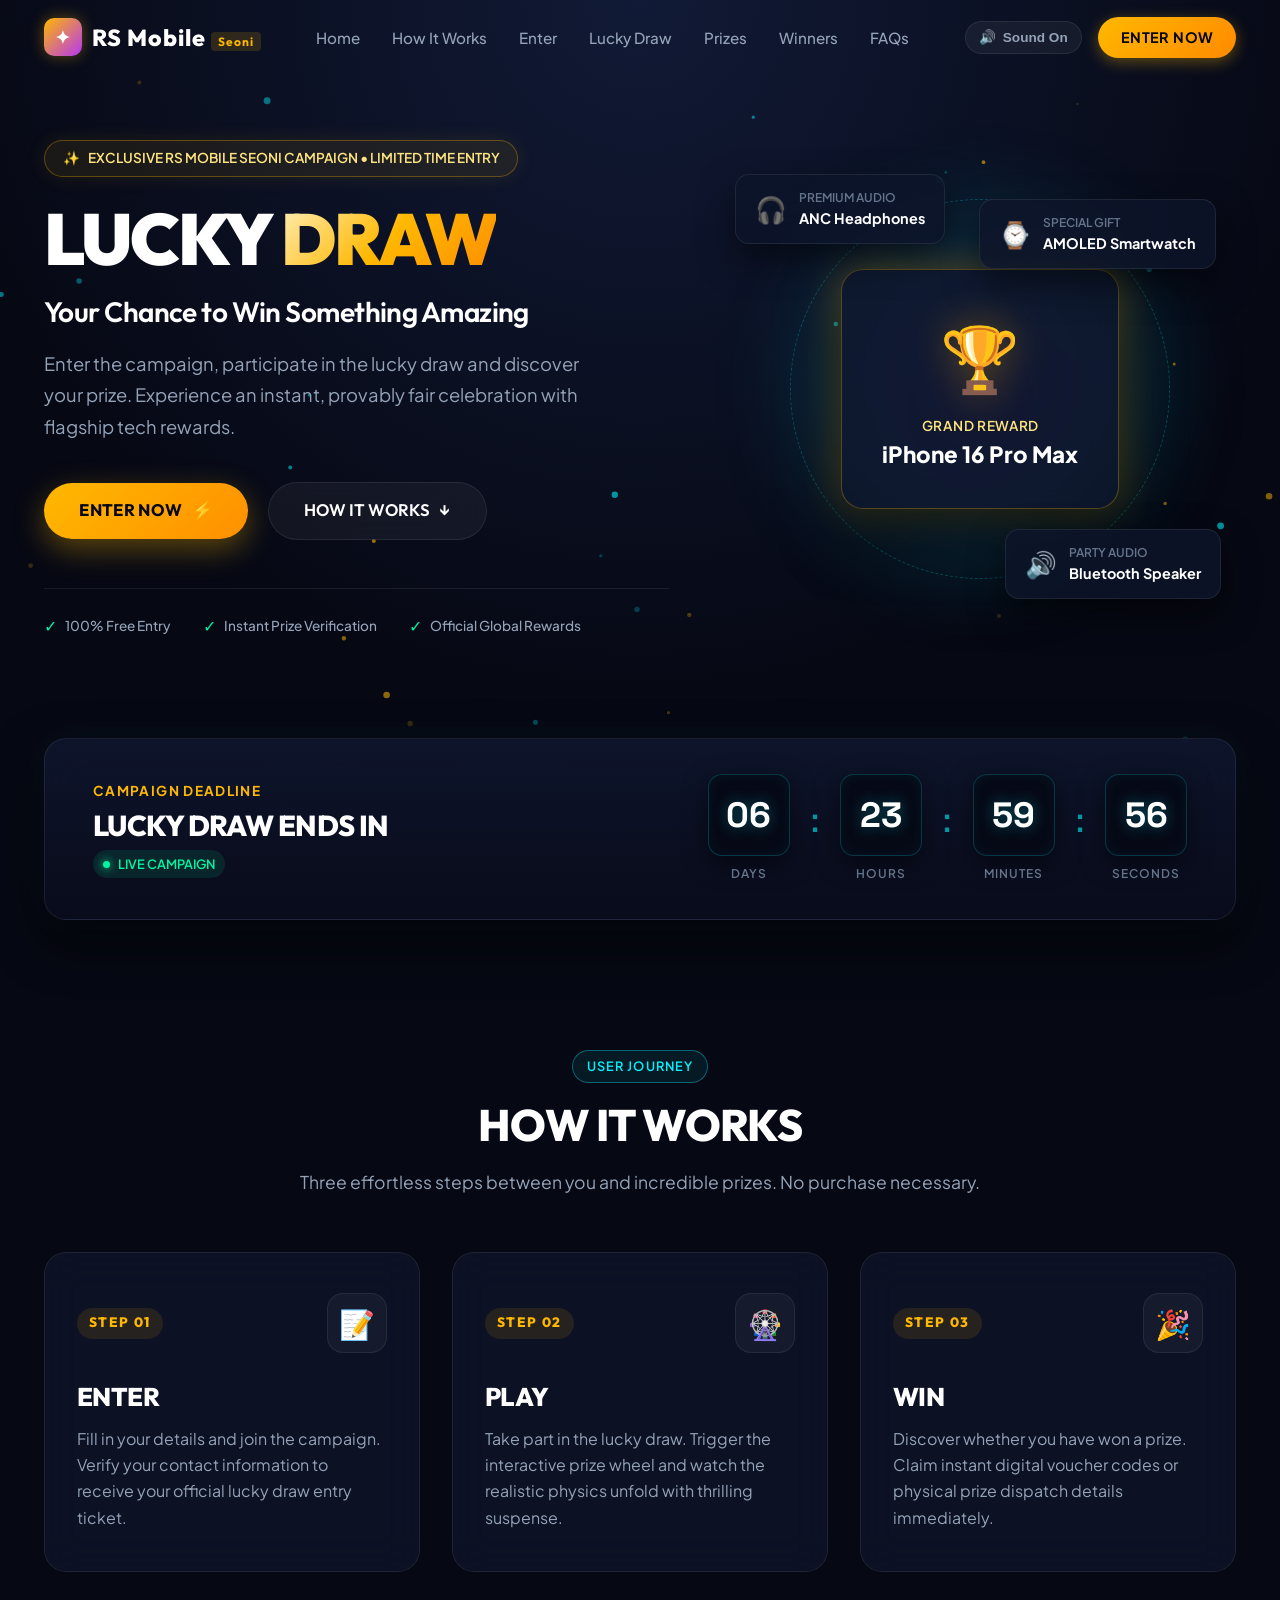
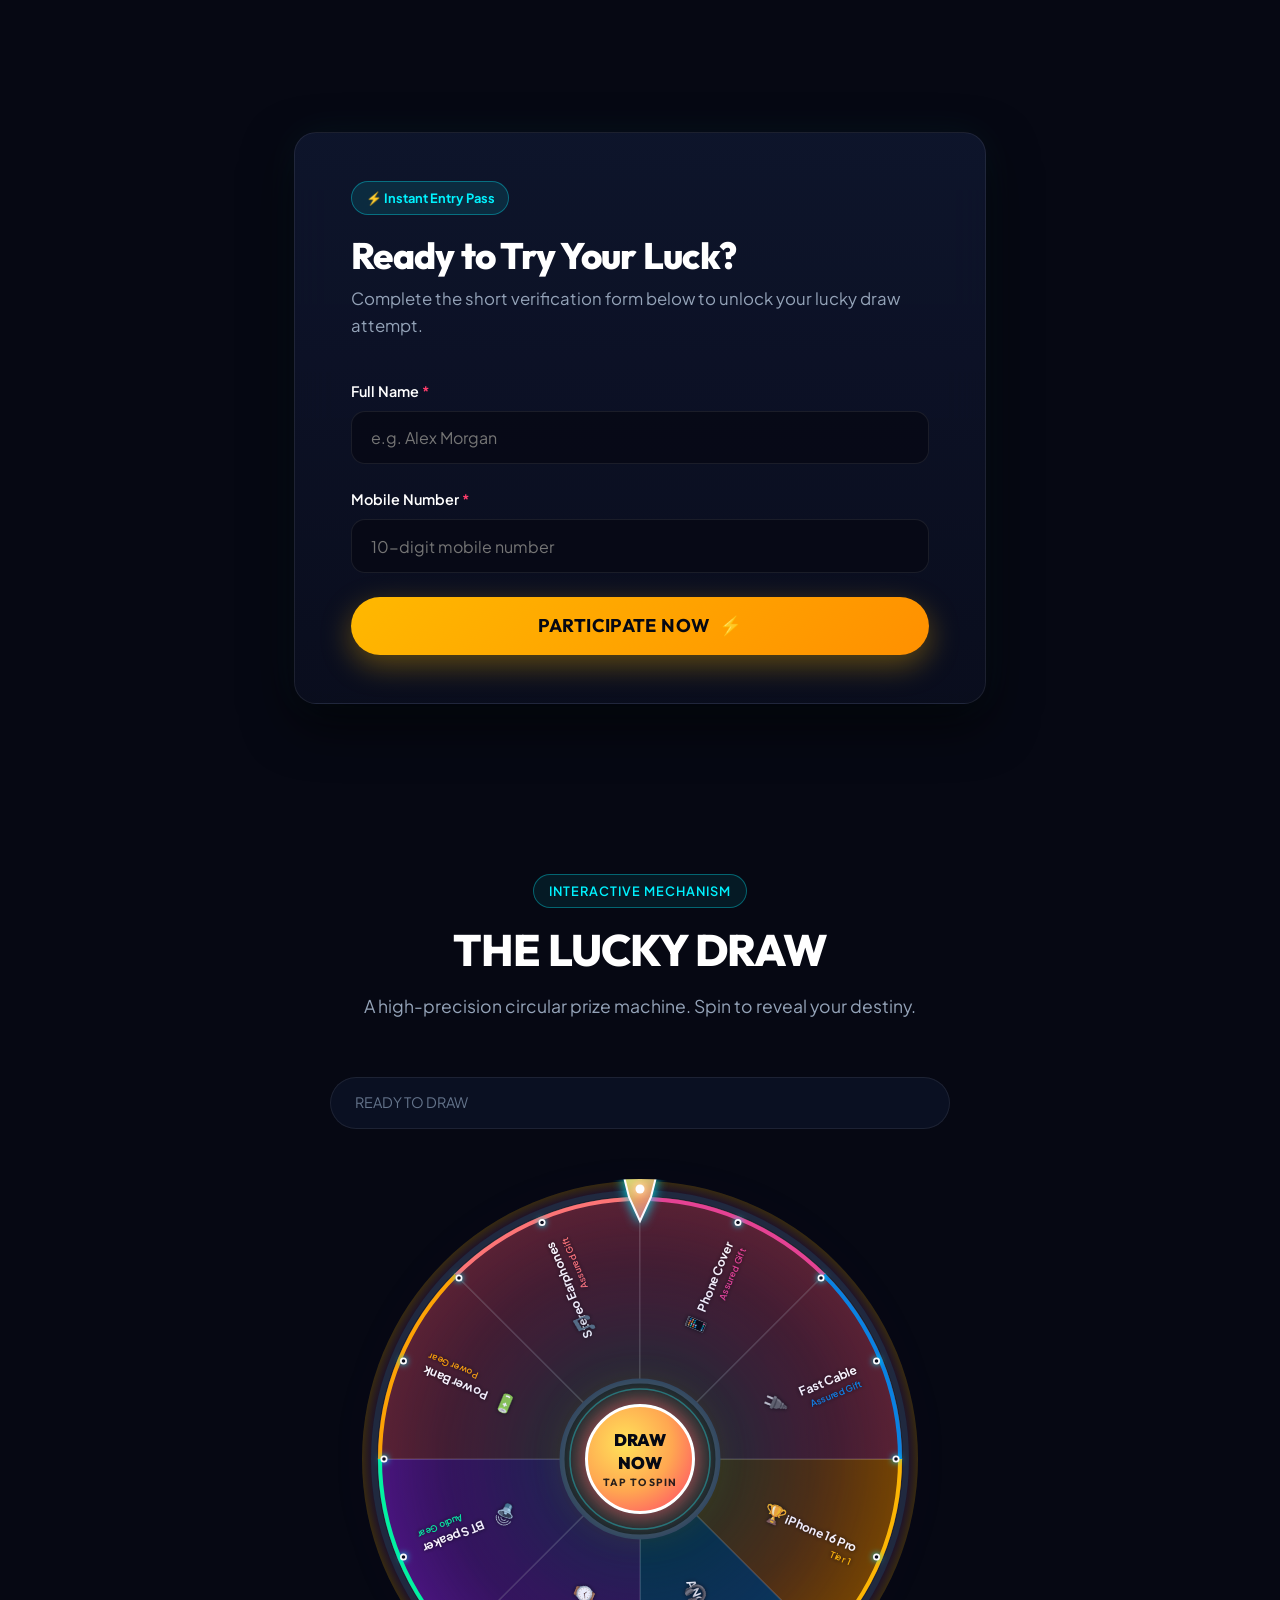
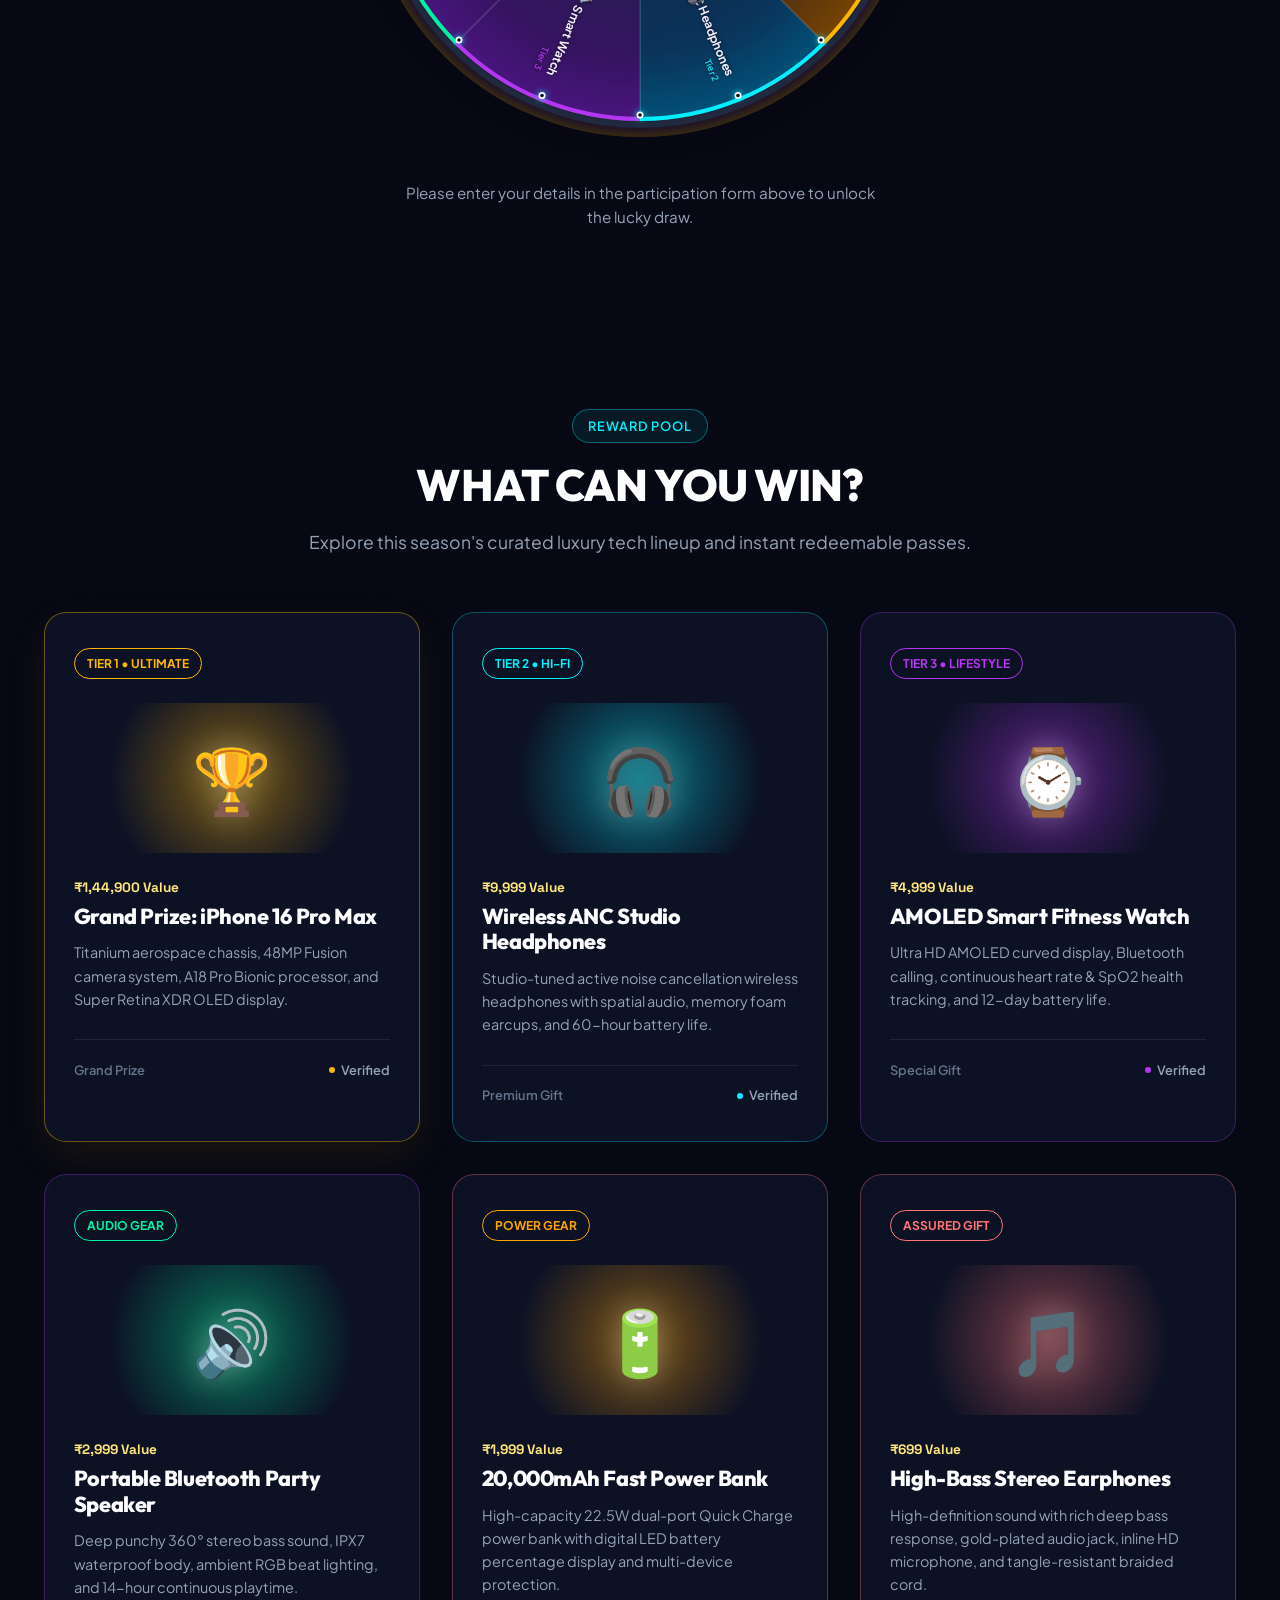
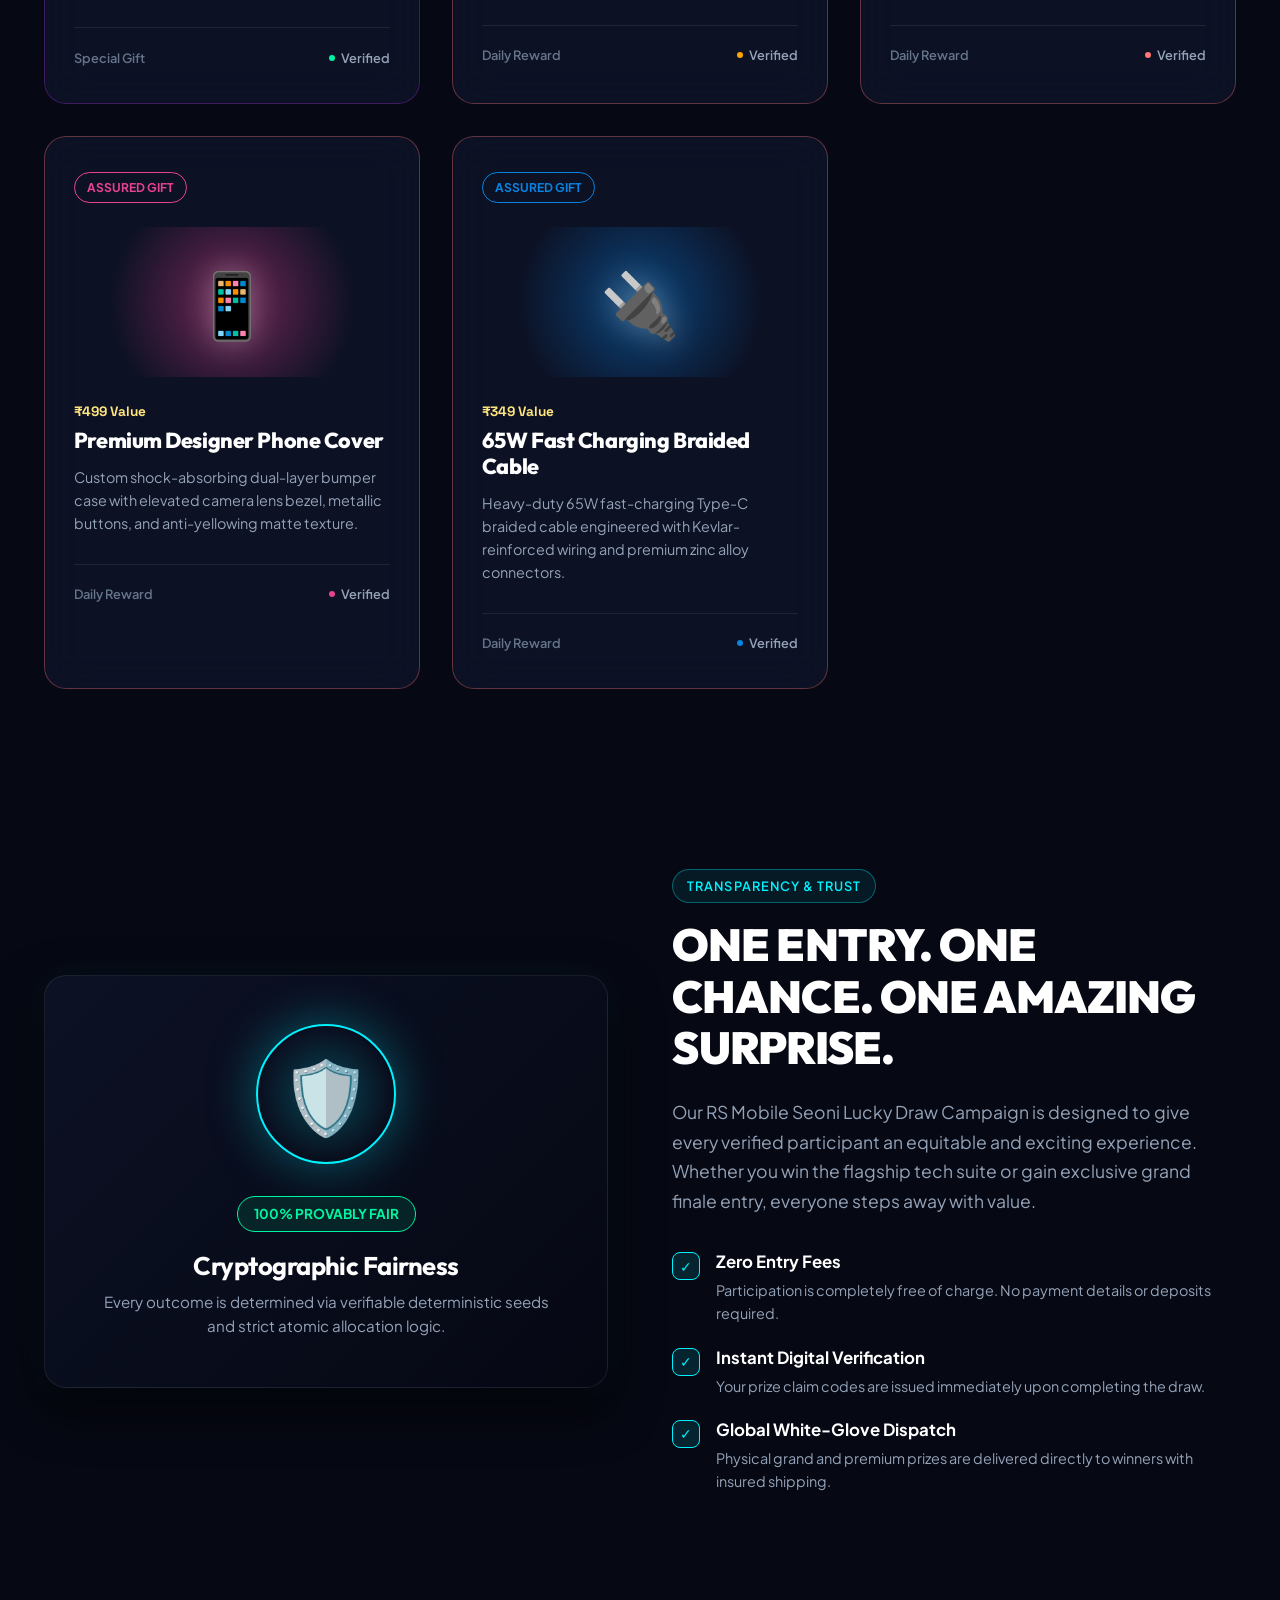
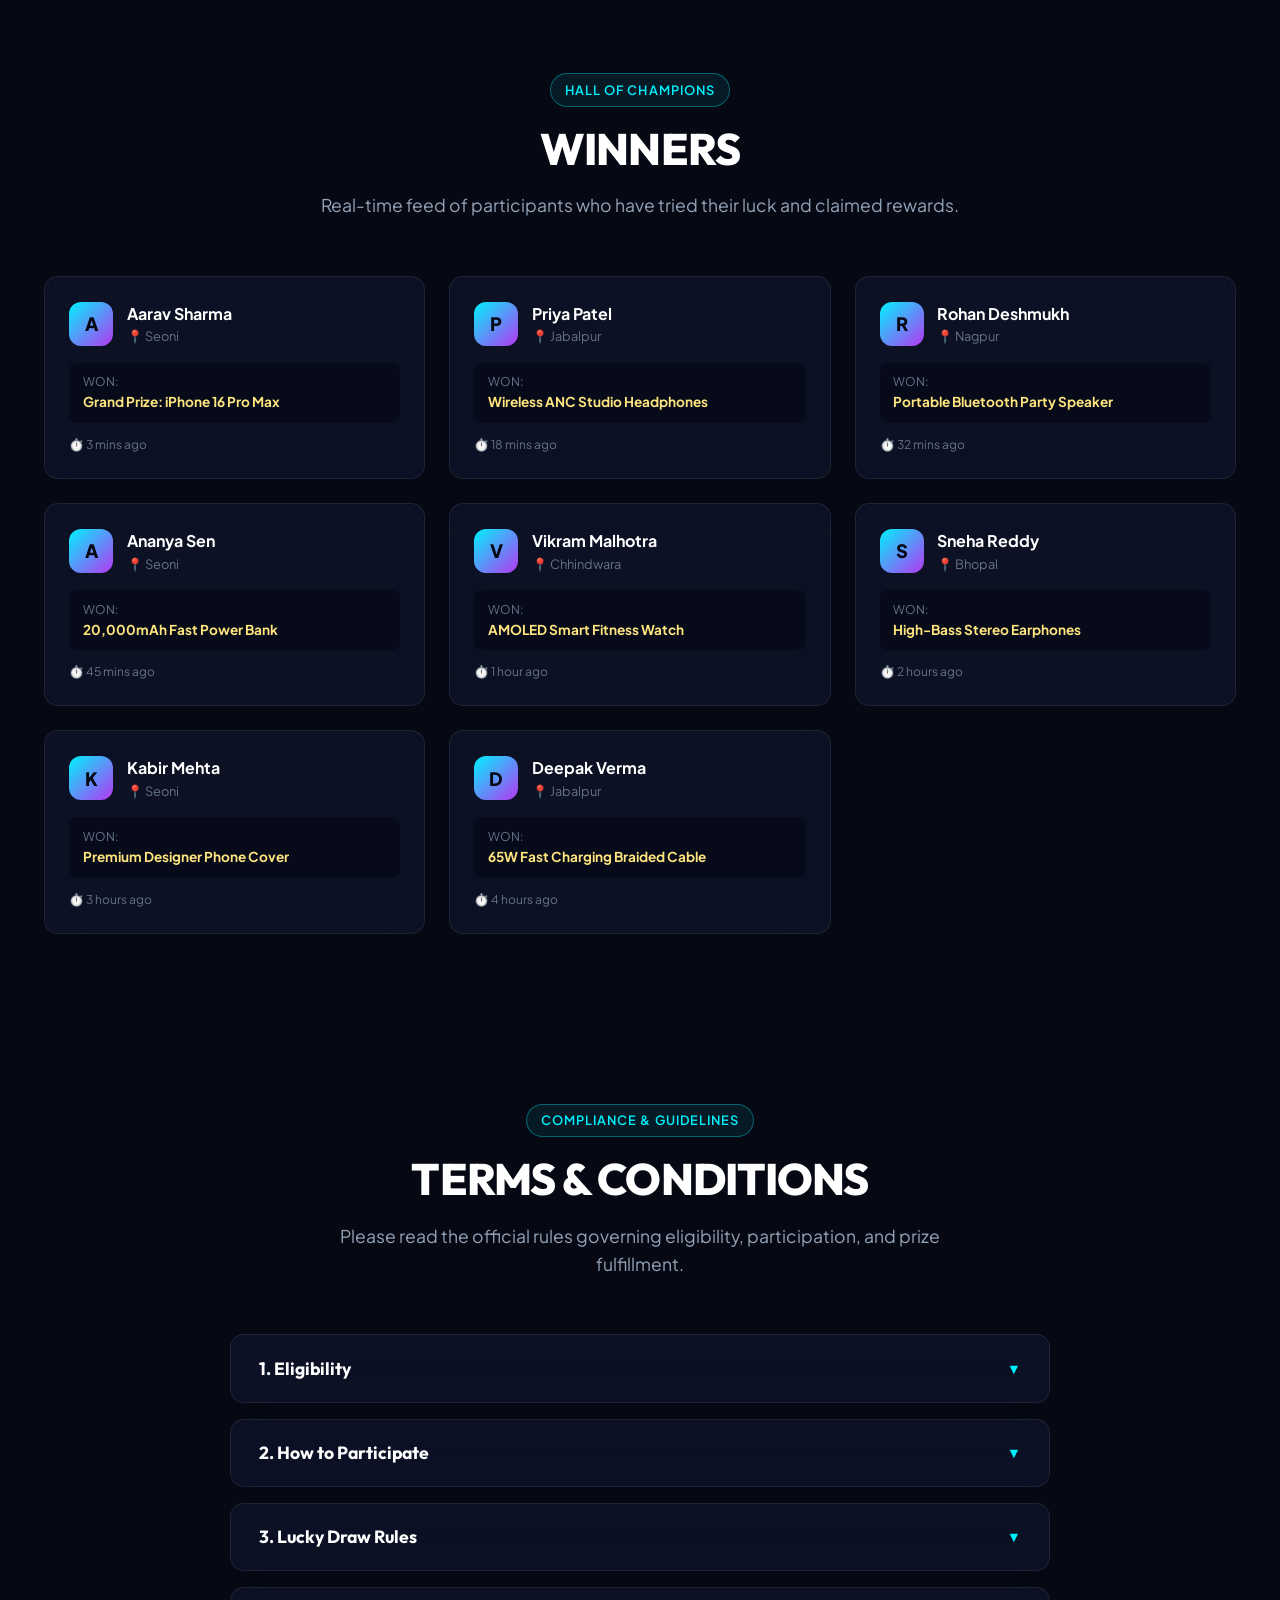
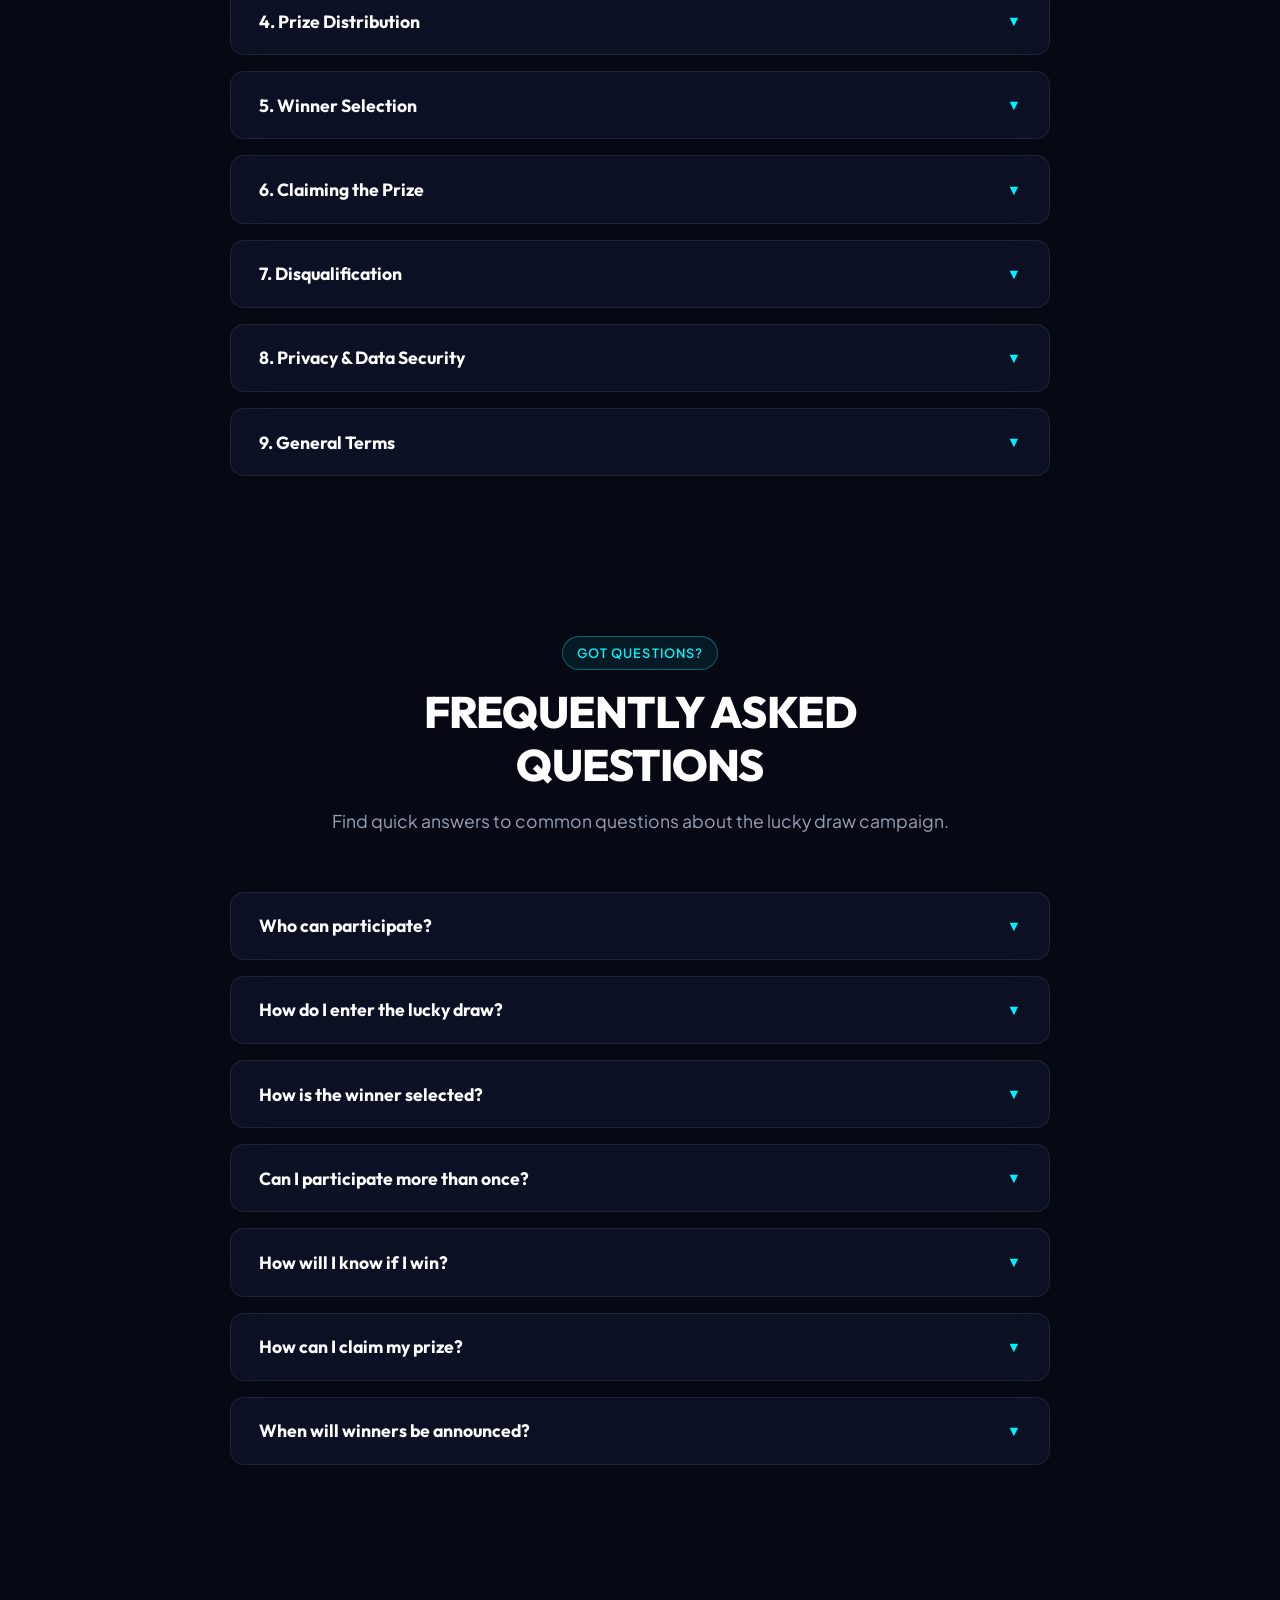
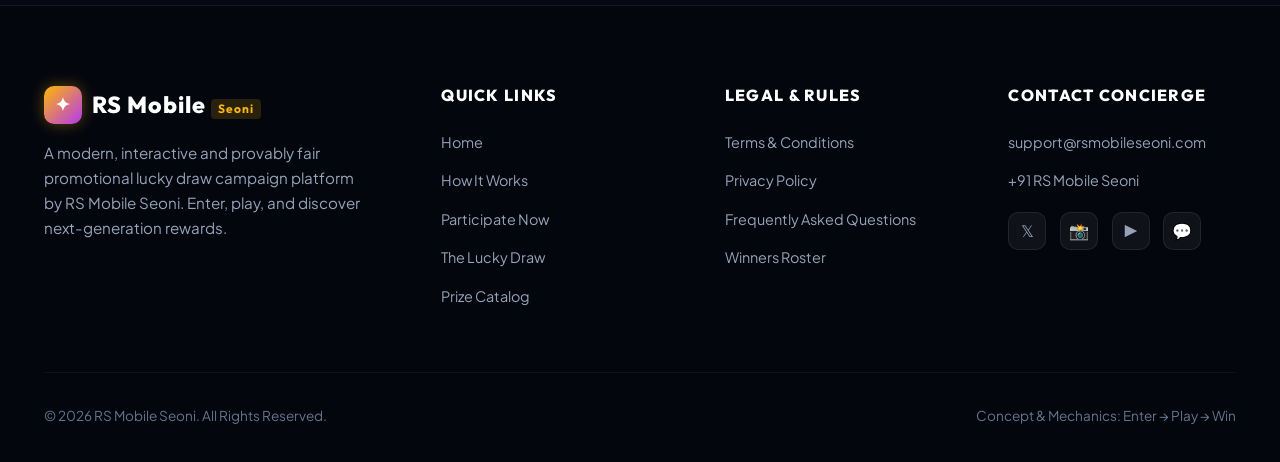
==== commit e70752da: "feat: rebrand campaign from AURA 2026 to RS Mobile Seoni" ====
--- a/index.html
+++ b/index.html
@@ -3,11 +3,11 @@
 <head>
     <meta charset="UTF-8">
     <meta name="viewport" content="width=device-width, initial-scale=1.0">
-    <title>AURA 2026 — Premium Lucky Draw Campaign</title>
+    <title>RS Mobile Seoni — Premium Lucky Draw Campaign</title>
     
     <!-- Meta tags for social and SEO -->
-    <meta name="description" content="Enter the official AURA 2026 Lucky Draw Campaign. Enter your details, participate in the interactive lucky draw, and win flagship tech and exclusive gifts.">
-    <meta name="keywords" content="Lucky Draw, Online Contest, Win Prizes, Tech Giveaway, Spin to Win, 2026 Campaign">
+    <meta name="description" content="Enter the official RS Mobile Seoni Lucky Draw Campaign. Enter your details, participate in the interactive lucky draw, and win flagship tech and exclusive gifts.">
+    <meta name="keywords" content="Lucky Draw, Online Contest, Win Prizes, Tech Giveaway, Spin to Win, RS Mobile Seoni">
     
     <!-- Google Fonts -->
     <link rel="preconnect" href="https://fonts.googleapis.com">
@@ -25,9 +25,9 @@
     <!-- Header Navigation -->
     <header id="mainHeader" class="site-header">
         <div class="container header-inner">
-            <a href="#" class="brand-logo" aria-label="AURA 2026 Home">
+            <a href="#" class="brand-logo" aria-label="RS Mobile Seoni Home">
                 <span class="brand-mark">✦</span>
-                <span class="brand-text">AURA <span class="brand-year">2026</span></span>
+                <span class="brand-text">RS Mobile <span class="brand-year">Seoni</span></span>
             </a>
 
             <nav>
@@ -60,7 +60,7 @@
                 <div class="hero-content">
                     <div class="hero-badge-pill">
                         <span>✨</span>
-                        <span>EXCLUSIVE 2026 CAMPAIGN • LIMITED TIME ENTRY</span>
+                        <span>EXCLUSIVE RS MOBILE SEONI CAMPAIGN • LIMITED TIME ENTRY</span>
                     </div>
                     
                     <h1 class="hero-title">
@@ -341,7 +341,7 @@
                     <div class="section-tag">Transparency &amp; Trust</div>
                     <h2 class="highlight-title">ONE ENTRY. ONE CHANCE. ONE AMAZING SURPRISE.</h2>
                     <p class="highlight-desc">
-                        Our 2026 Lucky Draw Campaign is designed to give every verified participant an equitable and exciting experience. Whether you win the flagship tech suite or gain exclusive grand finale entry, everyone steps away with value.
+                        Our RS Mobile Seoni Lucky Draw Campaign is designed to give every verified participant an equitable and exciting experience. Whether you win the flagship tech suite or gain exclusive grand finale entry, everyone steps away with value.
                     </p>
 
                     <div class="pillars-list">
@@ -412,7 +412,7 @@
                         </button>
                         <div class="accordion-body">
                             <div class="accordion-content">
-                                <p>Participation in the AURA 2026 Lucky Draw Campaign is open to individuals aged 18 years or older at the time of entry. Employees, affiliates, and direct family members of the organizing entity are not eligible to claim major tiered prizes.</p>
+                                <p>Participation in the RS Mobile Seoni Lucky Draw Campaign is open to individuals aged 18 years or older at the time of entry. Employees, affiliates, and direct family members of the organizing entity are not eligible to claim major tiered prizes.</p>
                             </div>
                         </div>
                     </div>
@@ -727,10 +727,10 @@
                 <div>
                     <a href="#" class="brand-logo" style="margin-bottom: 0.5rem;">
                         <span class="brand-mark">✦</span>
-                        <span class="brand-text">AURA <span class="brand-year">2026</span></span>
+                        <span class="brand-text">RS Mobile <span class="brand-year">Seoni</span></span>
                     </a>
                     <p class="footer-brand-desc">
-                        A modern, interactive and provably fair promotional lucky draw campaign platform. Enter, play, and discover next-generation rewards.
+                        A modern, interactive and provably fair promotional lucky draw campaign platform by RS Mobile Seoni. Enter, play, and discover next-generation rewards.
                     </p>
                 </div>
 
@@ -758,8 +758,8 @@
                 <div>
                     <h4 class="footer-heading">Contact Concierge</h4>
                     <ul class="footer-links" style="margin-bottom: 1.2rem;">
-                        <li><a href="mailto:support@auradraw2026.com">support@auradraw2026.com</a></li>
-                        <li><a href="tel:18005552872">+1 (800) 555-AURA</a></li>
+                        <li><a href="mailto:support@rsmobileseoni.com">support@rsmobileseoni.com</a></li>
+                        <li><a href="tel:919876543210">+91 RS Mobile Seoni</a></li>
                     </ul>
                     <div class="footer-social-row">
                         <a href="#" class="social-pill" aria-label="Twitter">𝕏</a>
@@ -771,7 +771,7 @@
             </div>
 
             <div class="footer-bottom">
-                <div>© 2026 AURA Campaign. All Rights Reserved.</div>
+                <div>© 2026 RS Mobile Seoni. All Rights Reserved.</div>
                 <div>Concept &amp; Mechanics: Enter → Play → Win</div>
             </div>
         </div>
--- a/assets/css/lucky-draw.css
+++ b/assets/css/lucky-draw.css
@@ -1,5 +1,5 @@
 /* ==========================================================================
-   AURA 2026 - PREMIUM LUCKY DRAW CAMPAIGN DESIGN SYSTEM
+   RS MOBILE SEONI - PREMIUM LUCKY DRAW CAMPAIGN DESIGN SYSTEM
    Modern • Original • High Visual Impact • Fully Responsive
    ========================================================================== */
 
